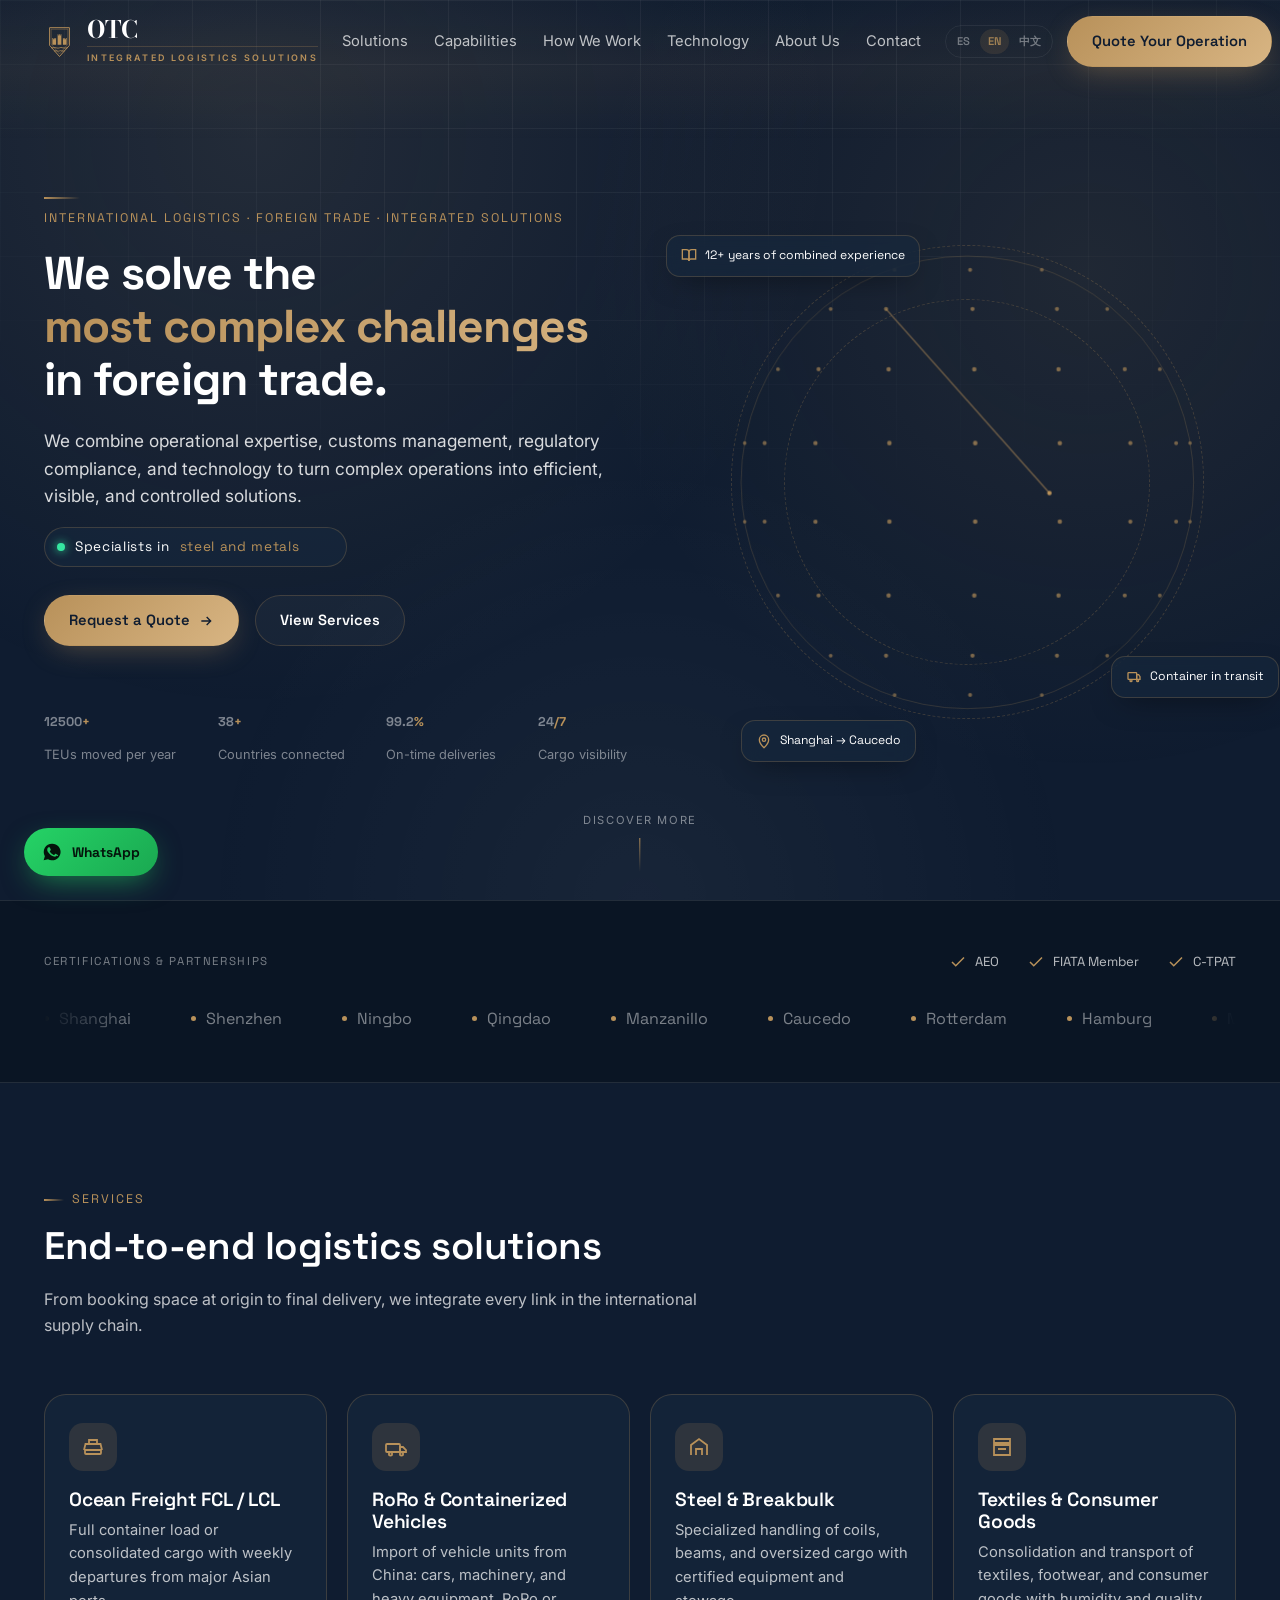
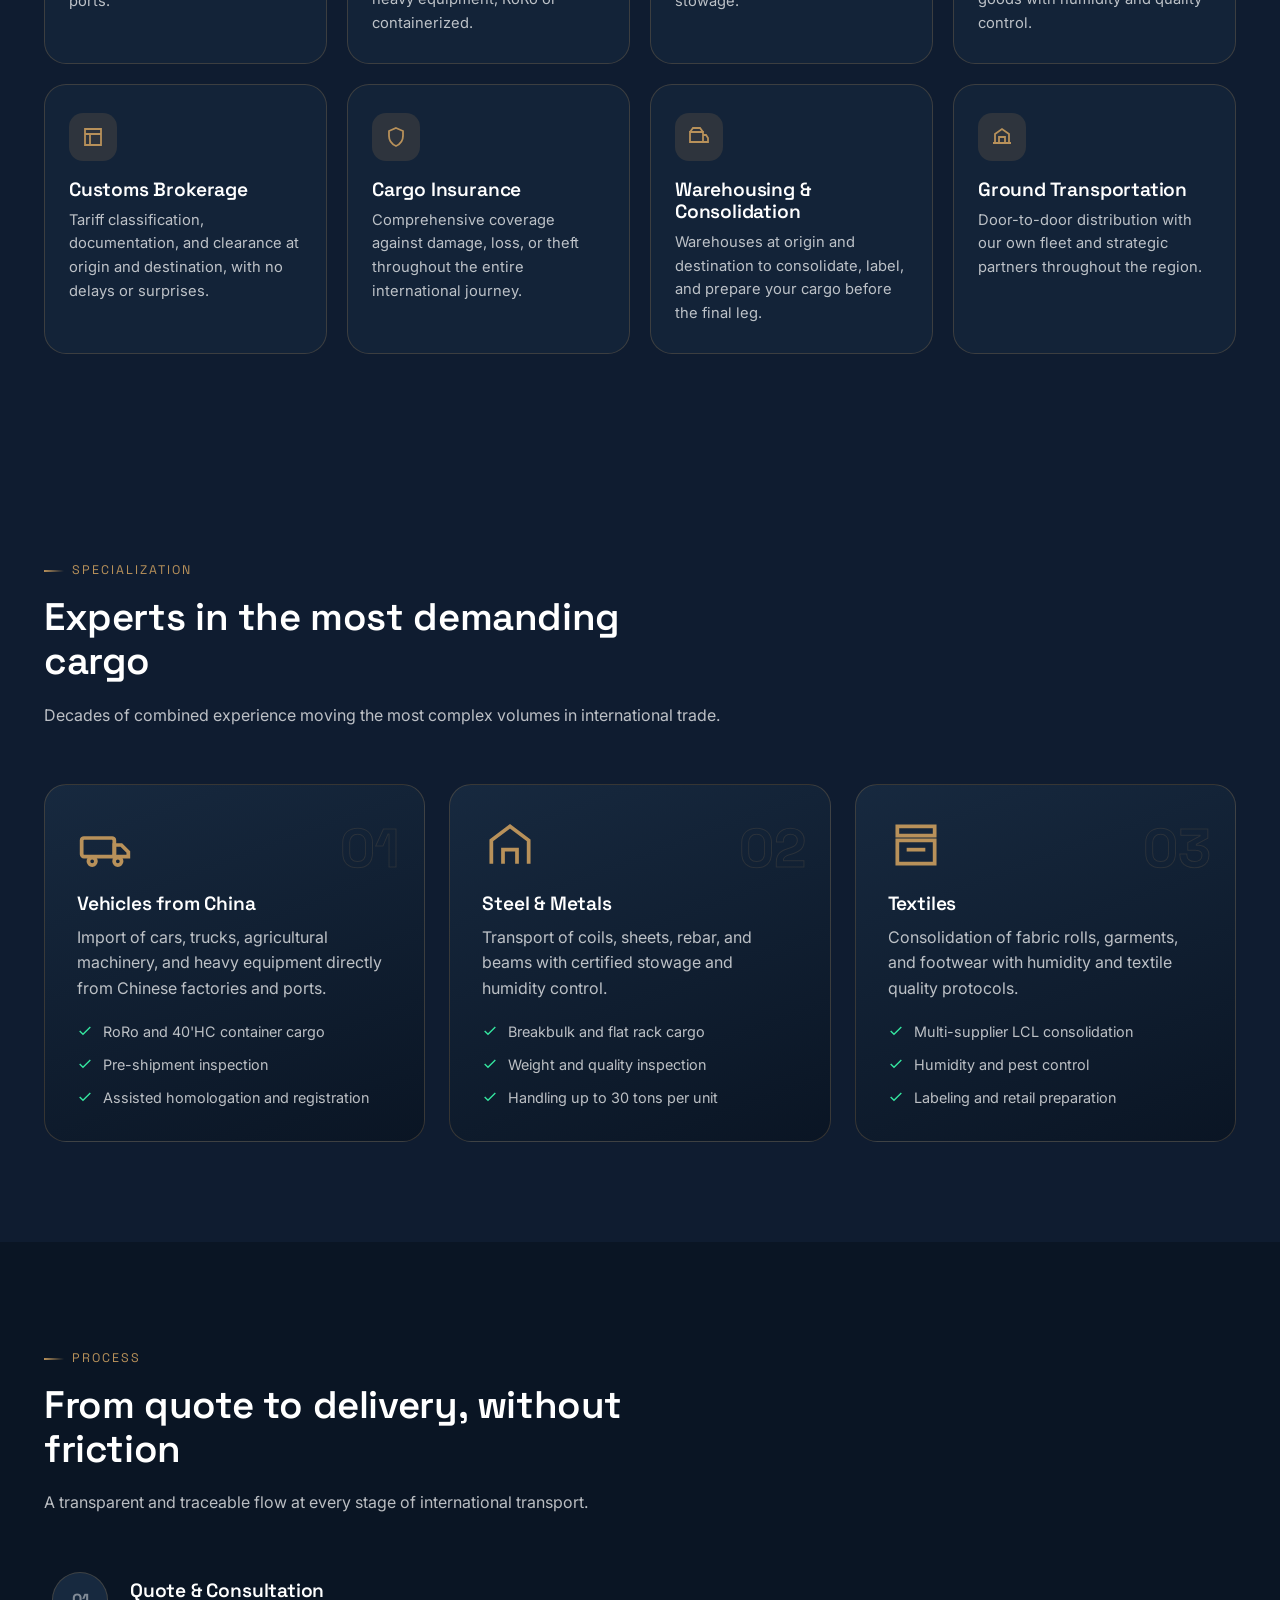
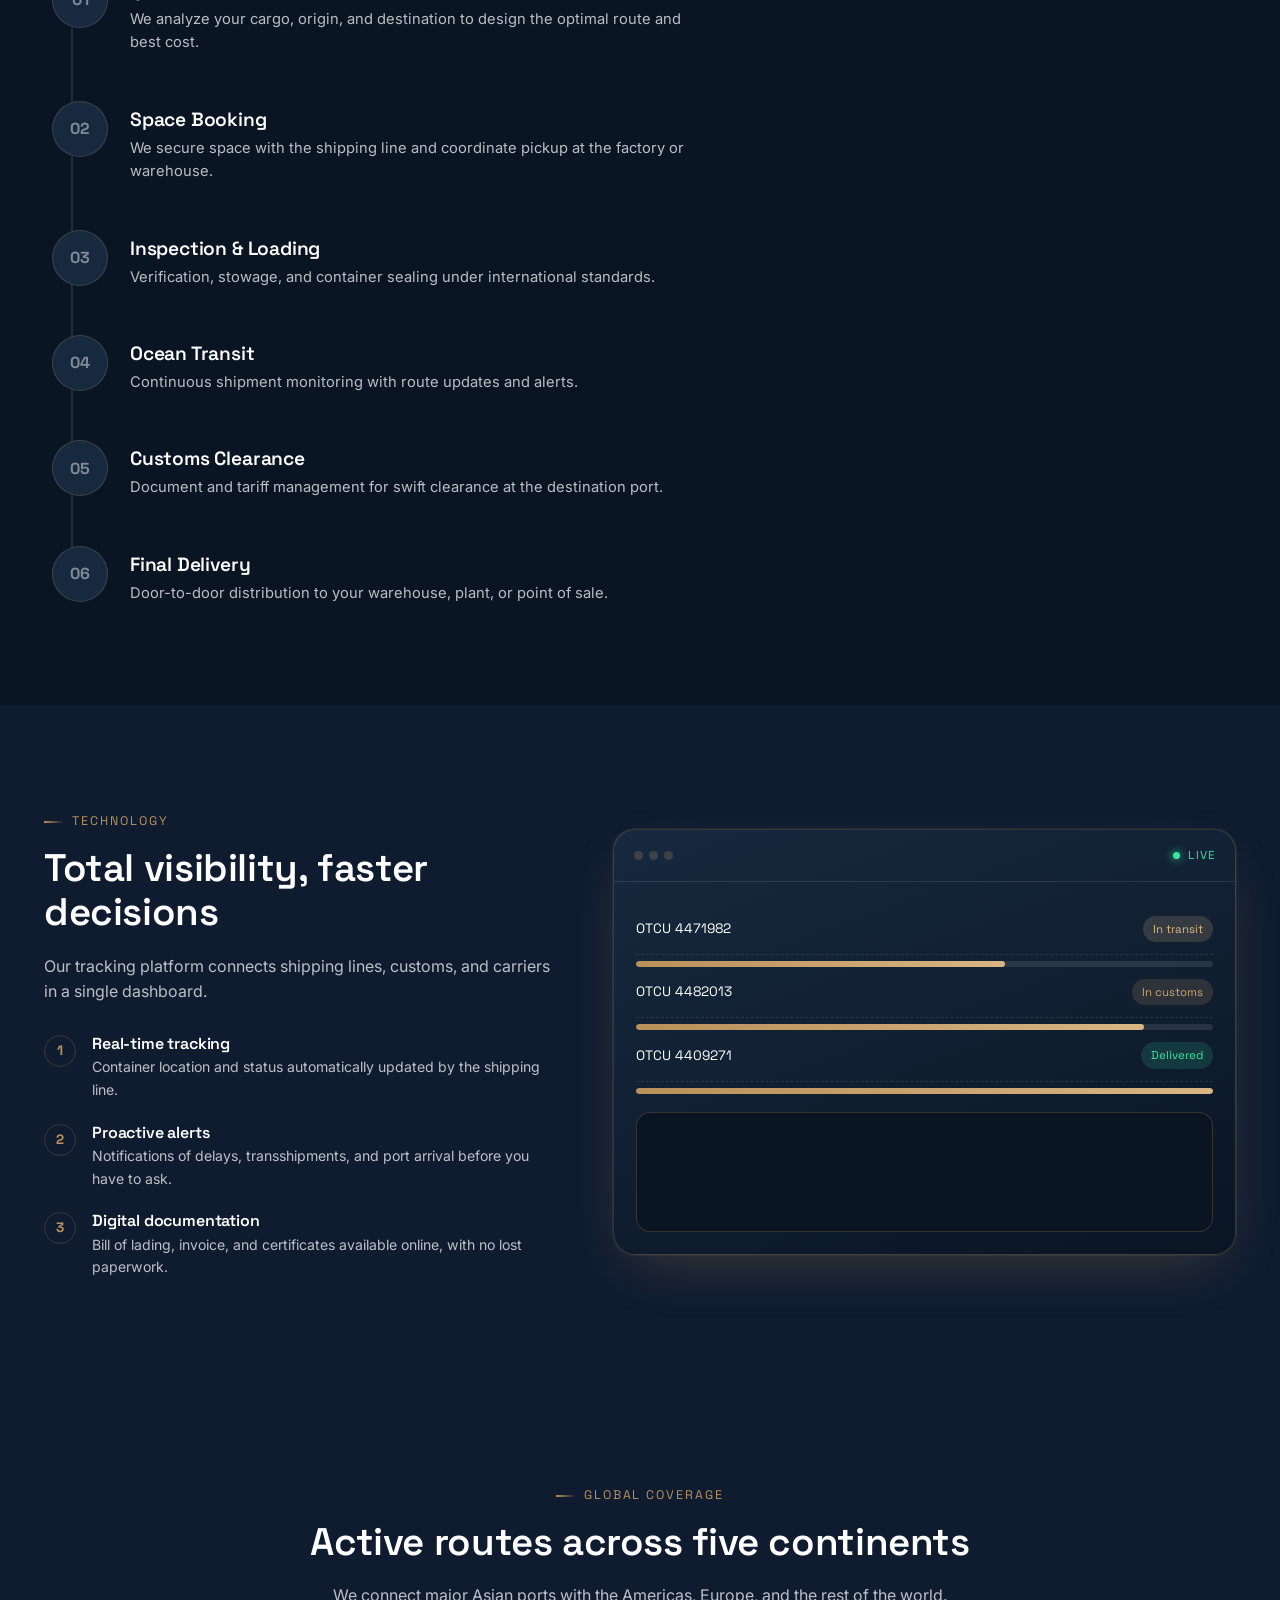
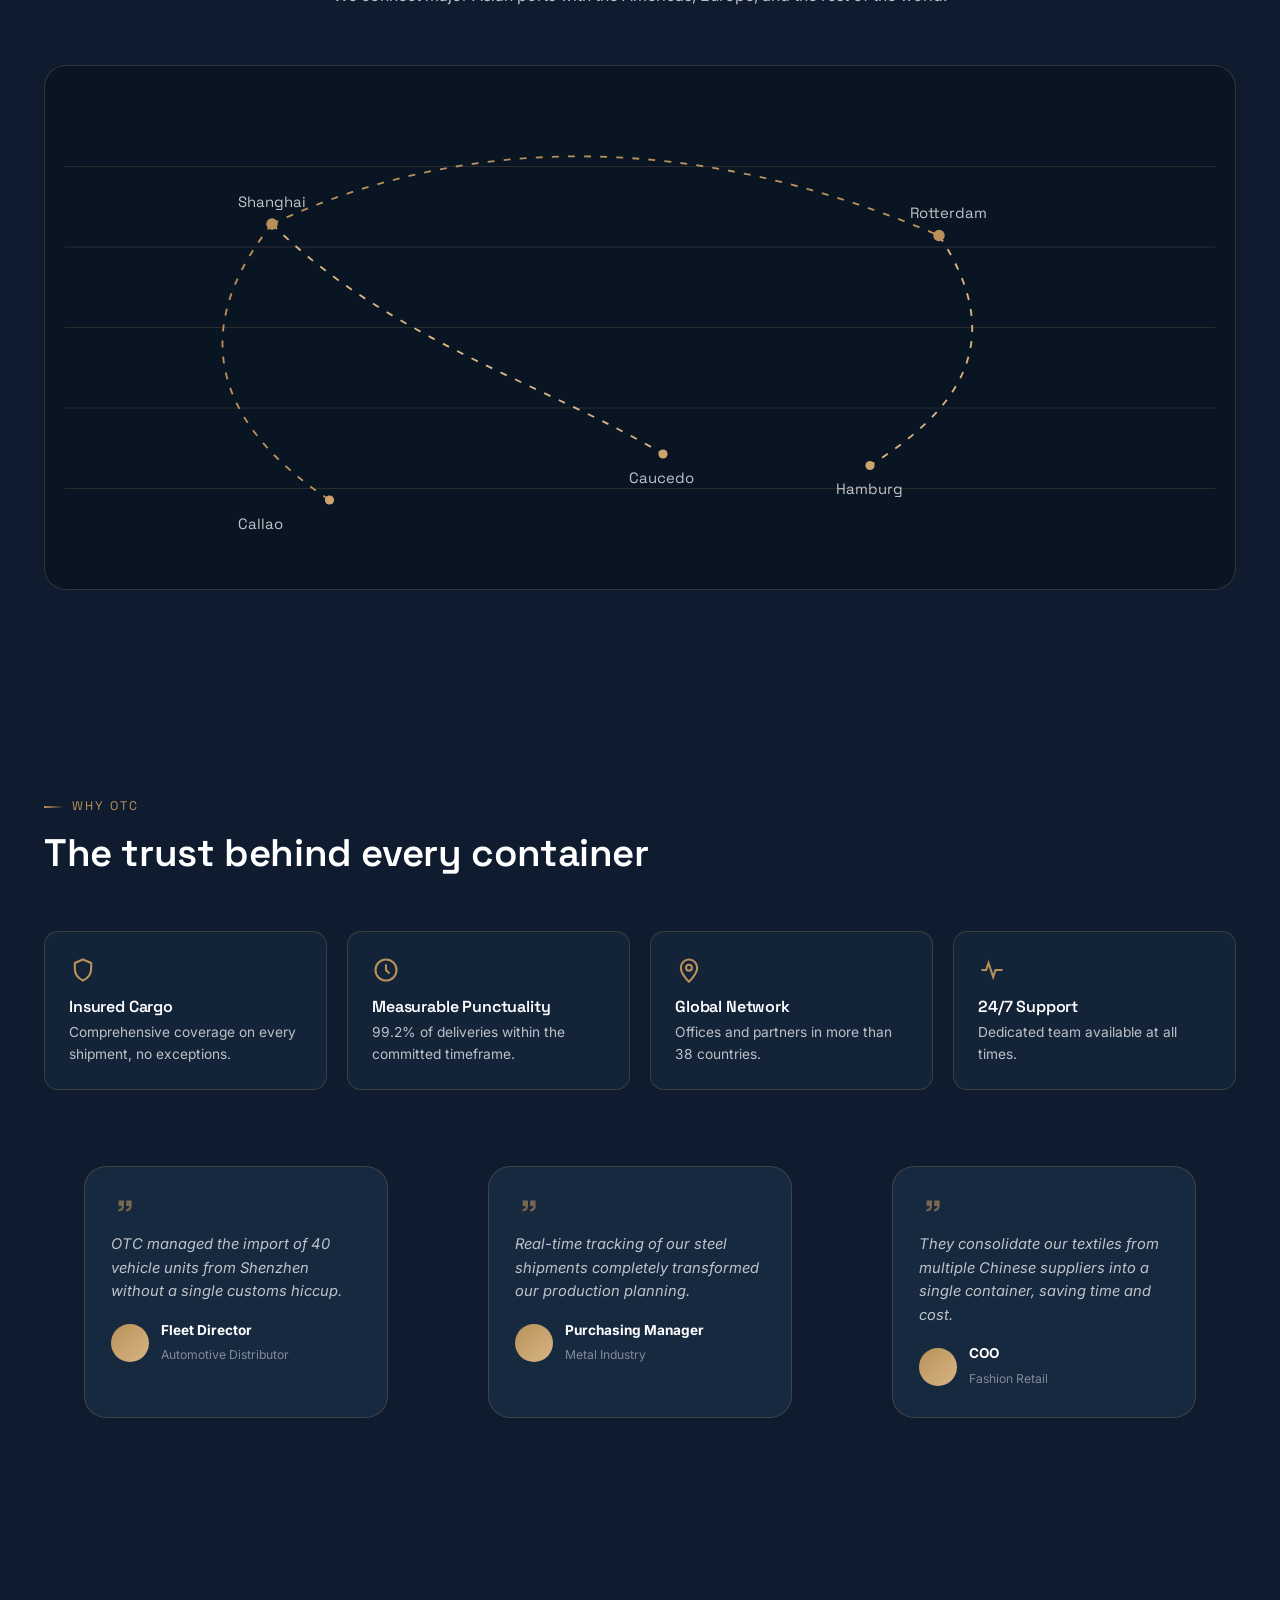
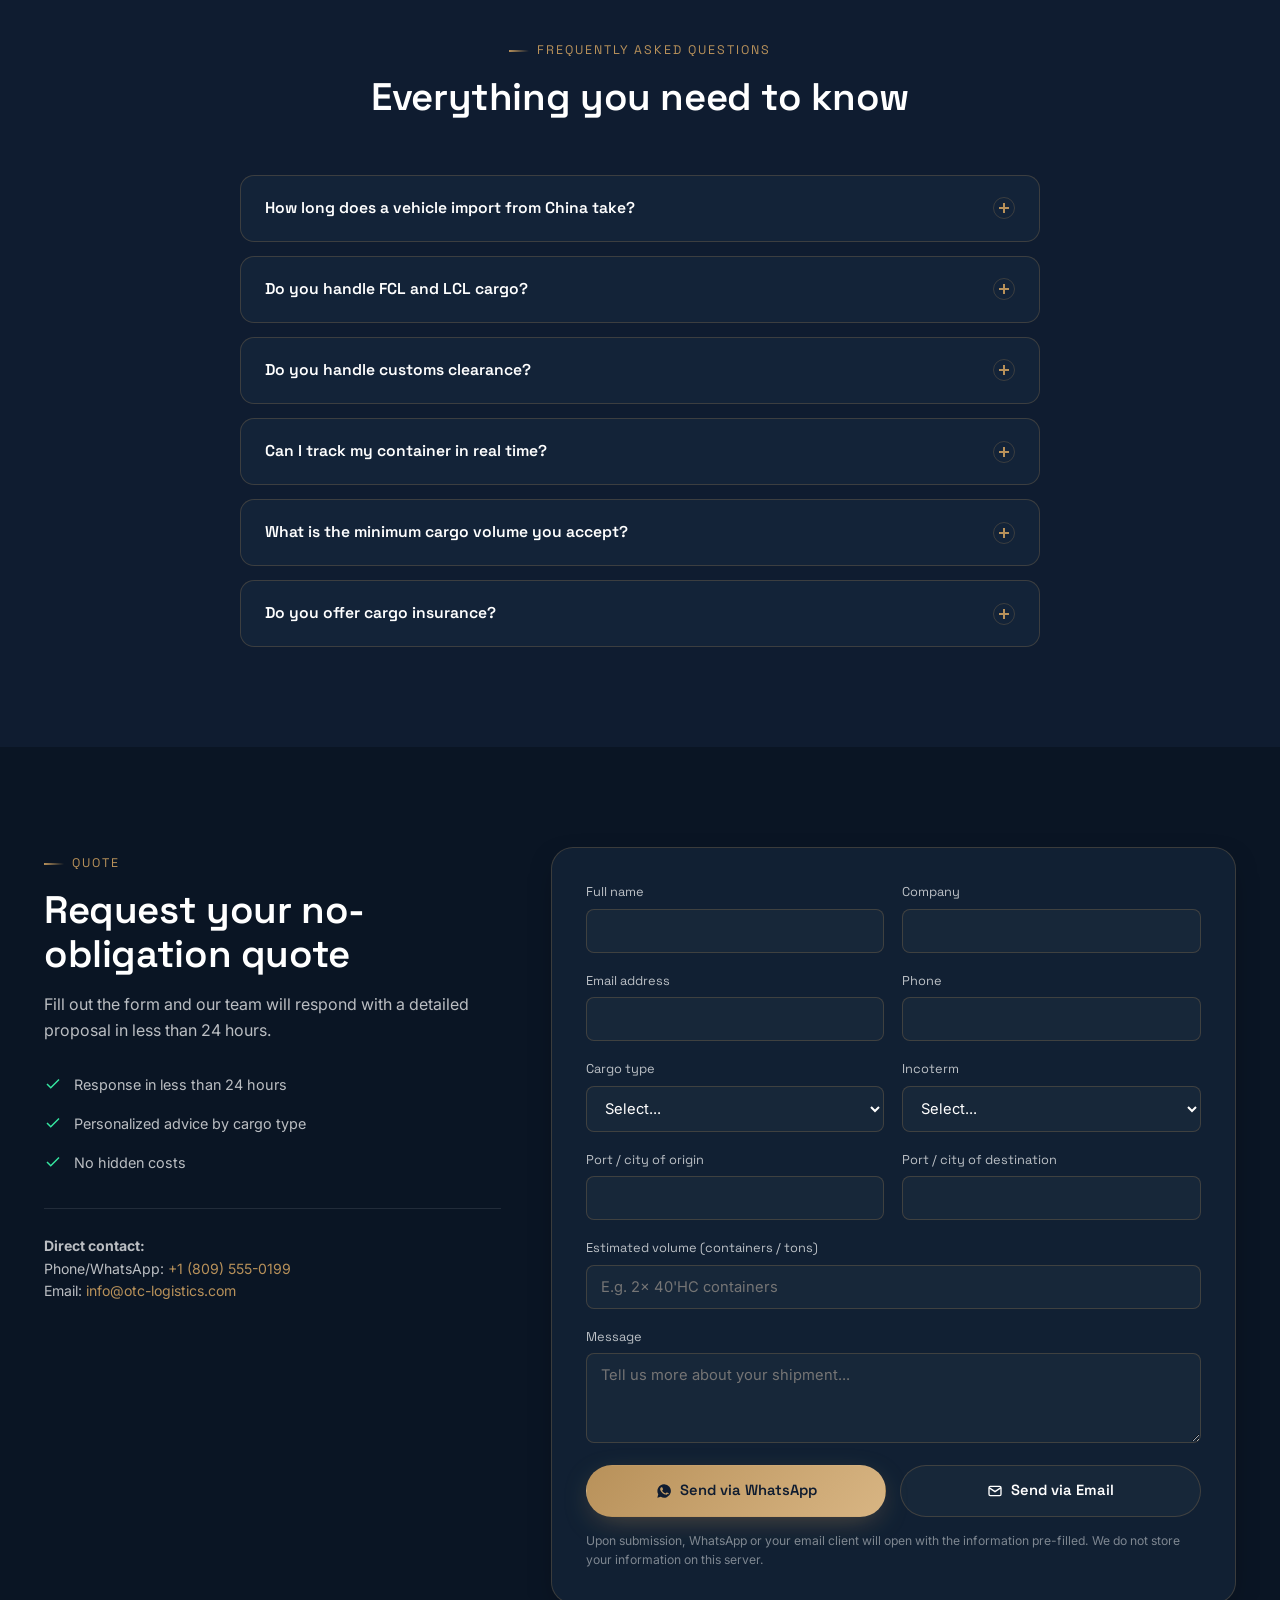
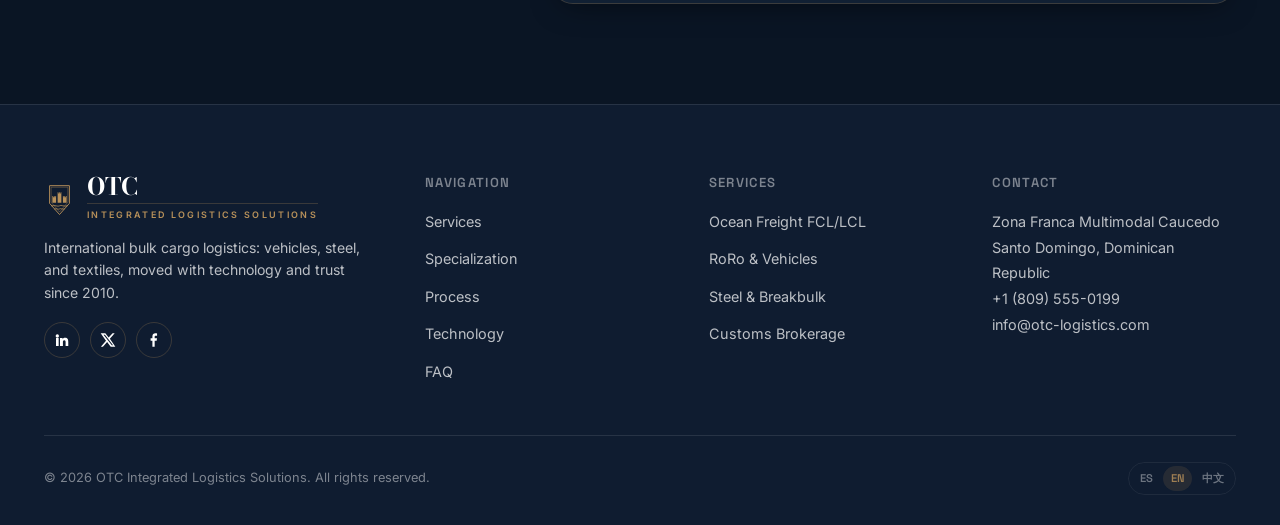
==== en/index.html @ 1a61a496 "Fix en idiomas ingles y chino" ====
<!DOCTYPE html>
<html lang="en">
<head>
<meta charset="UTF-8">
<meta name="viewport" content="width=device-width, initial-scale=1, viewport-fit=cover">
<title>OTC Integrated Logistics Solutions | Import and Export of Bulk Cargo</title>
<meta name="description" content="OTC Integrated Logistics Solutions: international ocean freight shipping of containerized bulk cargo — vehicles from China, steel, and textiles. FCL/LCL, RoRo, customs clearance, and 24/7 tracking.">
<link rel="canonical" href="https://sirpulpo.github.io/otc-demo-landingpage/en/">
<link rel="alternate" hreflang="es" href="https://sirpulpo.github.io/otc-demo-landingpage/">
<link rel="alternate" hreflang="en" href="https://sirpulpo.github.io/otc-demo-landingpage/en/">
<link rel="alternate" hreflang="zh-Hans" href="https://sirpulpo.github.io/otc-demo-landingpage/zh/">
<link rel="alternate" hreflang="x-default" href="https://sirpulpo.github.io/otc-demo-landingpage/">

<meta property="og:type" content="website">
<meta property="og:site_name" content="OTC Integrated Logistics Solutions">
<meta property="og:locale" content="en_US">
<meta property="og:locale:alternate" content="es_ES">
<meta property="og:locale:alternate" content="zh_CN">
<meta property="og:title" content="OTC Integrated Logistics Solutions | Import and Export of Bulk Cargo">
<meta property="og:description" content="International ocean freight shipping of containerized bulk cargo: vehicles from China, steel, and textiles. 24/7 visibility and end-to-end customs clearance.">
<meta property="og:url" content="https://sirpulpo.github.io/otc-demo-landingpage/en/">
<meta property="og:image" content="https://sirpulpo.github.io/otc-demo-landingpage/assets/img/logo-fondo-blanco.jpeg">
<meta property="og:image:width" content="1600">
<meta property="og:image:height" content="638">
<meta property="og:image:alt" content="OTC Integrated Logistics Solutions">
<meta name="twitter:card" content="summary_large_image">
<meta name="twitter:title" content="OTC Integrated Logistics Solutions">
<meta name="twitter:description" content="International import and export of containerized bulk cargo.">
<meta name="twitter:image" content="https://sirpulpo.github.io/otc-demo-landingpage/assets/img/logo-fondo-blanco.jpeg">

<meta name="theme-color" content="#0F1C30">
<meta name="robots" content="index, follow">
<link rel="icon" type="image/svg+xml" href="../assets/img/favicon.svg">
<link rel="apple-touch-icon" href="../assets/img/logo-fondo-azul.jpeg">
<link rel="manifest" href="../site.webmanifest">

<link rel="preconnect" href="https://fonts.googleapis.com">
<link rel="preconnect" href="https://fonts.gstatic.com" crossorigin>
<link href="https://fonts.googleapis.com/css2?family=Bodoni+Moda:wght@600;700&family=Space+Grotesk:wght@500;600;700&family=Inter:wght@400;500;600;700&display=swap" rel="stylesheet">

<link rel="stylesheet" href="../assets/css/styles.css">

<script type="application/ld+json">
{
  "@context": "https://schema.org",
  "@type": "Organization",
  "name": "OTC Integrated Logistics Solutions",
  "url": "https://sirpulpo.github.io/otc-demo-landingpage/",
  "logo": "https://sirpulpo.github.io/otc-demo-landingpage/assets/img/logo-fondo-blanco.jpeg",
  "description": "International logistics company specializing in the import and export of containerized bulk cargo: vehicles, steel, and textiles.",
  "sameAs": [
    "https://www.linkedin.com/company/otc-international-logistics",
    "https://twitter.com/otclogistics",
    "https://www.facebook.com/otclogistics"
  ],
  "contactPoint": [{
    "@type": "ContactPoint",
    "telephone": "+1-809-555-0199",
    "contactType": "customer service",
    "email": "info@otc-logistics.com",
    "areaServed": "Worldwide",
    "availableLanguage": ["es","en","zh"]
  }],
  "address": {
    "@type": "PostalAddress",
    "streetAddress": "Zona Franca Multimodal Caucedo, Km 24",
    "addressLocality": "Santo Domingo",
    "addressCountry": "DO"
  }
}
</script>
<script type="application/ld+json">
{
  "@context": "https://schema.org",
  "@type": "WebSite",
  "name": "OTC Integrated Logistics Solutions",
  "url": "https://sirpulpo.github.io/otc-demo-landingpage/",
  "inLanguage": ["es","en","zh-Hans"]
}
</script>
<script type="application/ld+json">
{
  "@context": "https://schema.org",
  "@type": "Service",
  "serviceType": "International ocean freight logistics",
  "provider": { "@type": "Organization", "name": "OTC Integrated Logistics Solutions" },
  "areaServed": "Worldwide",
  "hasOfferCatalog": {
    "@type": "OfferCatalog",
    "name": "Logistics services",
    "itemListElement": [
      {"@type":"Offer","itemOffered":{"@type":"Service","name":"FCL/LCL ocean freight"}},
      {"@type":"Offer","itemOffered":{"@type":"Service","name":"RoRo and containerized vehicle imports from China"}},
      {"@type":"Offer","itemOffered":{"@type":"Service","name":"Steel and breakbulk cargo transport"}},
      {"@type":"Offer","itemOffered":{"@type":"Service","name":"Textile imports"}},
      {"@type":"Offer","itemOffered":{"@type":"Service","name":"Customs brokerage"}},
      {"@type":"Offer","itemOffered":{"@type":"Service","name":"International cargo insurance"}}
    ]
  }
}
</script>
<script type="application/ld+json">
{
  "@context": "https://schema.org",
  "@type": "FAQPage",
  "mainEntity": [
    {"@type":"Question","name":"How long does a vehicle import from China take?","acceptedAnswer":{"@type":"Answer","text":"Standard ocean transit from Chinese ports such as Shanghai or Shenzhen takes between 28 and 45 days, depending on the destination port and the route booked."}},
    {"@type":"Question","name":"Do you handle FCL and LCL cargo?","acceptedAnswer":{"@type":"Answer","text":"Yes, we offer full container load (FCL) for large volumes and consolidated cargo (LCL) for partial loads, with our own consolidation at origin."}},
    {"@type":"Question","name":"Do you handle customs clearance?","acceptedAnswer":{"@type":"Answer","text":"Yes, we provide full customs brokerage at origin and destination, including tariff classification and document management."}},
    {"@type":"Question","name":"Can I track my container in real time?","acceptedAnswer":{"@type":"Answer","text":"Yes, our 24/7 visibility platform lets you monitor shipment status from booking through final delivery."}}
  ]
}
</script>
</head>
<body>
<a class="skip-link" href="#main">Skip to content</a>
<div class="bg-grid" aria-hidden="true"></div>
<div class="bg-scanline" aria-hidden="true"></div>
<div class="bg-noise" aria-hidden="true"></div>

<header class="site-header" data-site-header>
  <div class="container">
    <a href="#top" class="brand" aria-label="OTC Integrated Logistics Solutions — home">
      <svg viewBox="0 0 100 116" aria-hidden="true"><path d="M18,15 L82,15 L82,72 L50,108 L18,72 Z" fill="none" stroke="#B8915A" stroke-width="3" stroke-linejoin="round"/><path d="M23,20 L77,20 L77,68 L50,100 L23,68 Z" fill="none" stroke="#B8915A" stroke-width="1.2" stroke-linejoin="round"/><path d="M27,70 L27,48 L29.4,48 L29.4,52 L31.8,52 L31.8,48 L34.2,48 L34.2,52 L36.6,52 L36.6,48 L39,48 L39,70 Z" fill="#B8915A"/><path d="M44,70 L44,36 L46.4,36 L46.4,40 L48.8,40 L48.8,36 L51.2,36 L51.2,40 L53.6,40 L53.6,36 L56,36 L56,70 Z" fill="#B8915A"/><path d="M61,70 L61,48 L63.4,48 L63.4,52 L65.8,52 L65.8,48 L68.2,48 L68.2,52 L70.6,52 L70.6,48 L73,48 L73,70 Z" fill="#B8915A"/><path d="M25,80 C35,76 45,84 50,80 C55,76 65,84 75,80" fill="none" stroke="#B8915A" stroke-width="2.5" stroke-linecap="round"/><path d="M34,90 C40,87 46,93 50,90 C54,87 60,93 66,90" fill="none" stroke="#B8915A" stroke-width="2.5" stroke-linecap="round"/></svg>
      <span>
        <span class="brand-name">OTC</span>
        <span class="brand-tag">Integrated Logistics Solutions</span>
      </span>
    </a>

    <nav class="nav-primary" data-nav-primary aria-label="Main navigation">
      <a href="#servicios">Solutions</a>
      <a href="#especializacion">Capabilities</a>
      <a href="#proceso">How We Work</a>
      <a href="#tecnologia">Technology</a>
      <a href="#nosotros">About Us</a>
      <a href="#contacto">Contact</a>
    </nav>

    <div class="header-actions">
      <div class="lang-switch" aria-label="Language selector">
        <a href="../">ES</a>
        <a href="./" aria-current="true">EN</a>
        <a href="../zh/">中文</a>
      </div>
      <a href="#cotizar" class="btn btn-primary">Quote Your Operation</a>
      <button class="nav-toggle" data-nav-toggle aria-label="Open menu" aria-expanded="false" aria-controls="nav-primary">
        <span></span>
      </button>
    </div>
  </div>
</header>

<main id="main">

  <!-- HERO -->
  <section class="hero" id="top">
    <div class="container hero-grid">
      <div class="hero-copy">
        <span class="eyebrow">International logistics · Foreign trade · Integrated solutions</span>
        <h1>We solve the<br> <span class="accent">most complex challenges</span><br> in foreign trade.</h1>
        <p class="hero-lede">We combine operational expertise, customs management, regulatory compliance, and technology to turn complex operations into efficient, visible, and controlled solutions.</p>

        <div class="hero-rotator">
          <span class="dot" aria-hidden="true"></span>
          Specialists in <span data-rotator data-words='["vehicles from China","steel and metals","textiles and supplies","breakbulk cargo"]'>vehicles from China</span>
        </div>

        <div class="hero-cta">
          <a href="#cotizar" class="btn btn-primary">
            Request a Quote
            <svg viewBox="0 0 24 24" fill="none" stroke="currentColor" stroke-width="2"><path d="M5 12h14M13 6l6 6-6 6"/></svg>
          </a>
          <a href="#servicios" class="btn btn-ghost">View Services</a>
        </div>

        <div class="hero-kpis">
          <div class="kpi"><b><span data-counter="12500">0</span><span class="suffix">+</span></b><span>TEUs moved per year</span></div>
          <div class="kpi"><b><span data-counter="38">0</span><span class="suffix">+</span></b><span>Countries connected</span></div>
          <div class="kpi"><b><span data-counter="99.2">0</span><span class="suffix">%</span></b><span>On-time deliveries</span></div>
          <div class="kpi"><b><span data-counter="24">0</span><span class="suffix">/7</span></b><span>Cargo visibility</span></div>
        </div>
      </div>

      <div class="hero-visual" aria-hidden="true">
        <canvas data-globe></canvas>
        <div class="ring"></div>
        <div class="ring r2"></div>
        <div class="badge b1"><svg viewBox="0 0 24 24" fill="none" stroke="currentColor" stroke-width="2"><path d="M2 4h6a4 4 0 014 4v13a3 3 0 00-3-3H2z"/><path d="M22 4h-6a4 4 0 00-4 4v13a3 3 0 013-3h7z"/></svg> 12+ years of combined experience</div>
        <div class="badge b2"><svg viewBox="0 0 24 24" fill="none" stroke="currentColor" stroke-width="2"><rect x="3" y="7" width="13" height="10" rx="1"/><path d="M16 10h3l2 3v4h-5z"/><circle cx="7.5" cy="19" r="1.5"/><circle cx="17.5" cy="19" r="1.5"/></svg> Container in transit</div>
        <div class="badge b3"><svg viewBox="0 0 24 24" fill="none" stroke="currentColor" stroke-width="2"><path d="M12 22s7-6.5 7-12a7 7 0 10-14 0c0 5.5 7 12 7 12z"/><circle cx="12" cy="10" r="2.5"/></svg> Shanghai → Caucedo</div>
      </div>
    </div>

    <div class="scroll-cue" aria-hidden="true"><span>Discover more</span><span class="line"></span></div>
  </section>

  <!-- TRUST BAR -->
  <section class="trust-bar" aria-label="Certifications and port coverage">
    <div class="container">
      <div class="trust-row">
        <span class="trust-label">Certifications &amp; partnerships</span>
        <ul class="cert-list">
          <li><svg viewBox="0 0 24 24" fill="none" stroke="currentColor" stroke-width="2"><path d="M20 6L9 17l-5-5"/></svg> AEO</li>
          <li><svg viewBox="0 0 24 24" fill="none" stroke="currentColor" stroke-width="2"><path d="M20 6L9 17l-5-5"/></svg> FIATA Member</li>
          <li><svg viewBox="0 0 24 24" fill="none" stroke="currentColor" stroke-width="2"><path d="M20 6L9 17l-5-5"/></svg> C-TPAT</li>
        </ul>
      </div>
      <div class="marquee" aria-label="Ports of operation">
        <div class="marquee-track">
          <span>Shanghai</span><span>Shenzhen</span><span>Ningbo</span><span>Qingdao</span><span>Manzanillo</span><span>Caucedo</span><span>Rotterdam</span><span>Hamburg</span><span>Miami</span><span>Callao</span>
          <span>Shanghai</span><span>Shenzhen</span><span>Ningbo</span><span>Qingdao</span><span>Manzanillo</span><span>Caucedo</span><span>Rotterdam</span><span>Hamburg</span><span>Miami</span><span>Callao</span>
        </div>
      </div>
    </div>
  </section>

  <!-- SERVICIOS -->
  <section id="servicios">
    <div class="container">
      <div class="section-head reveal">
        <span class="eyebrow">Services</span>
        <h2>End-to-end logistics solutions</h2>
        <p>From booking space at origin to final delivery, we integrate every link in the international supply chain.</p>
      </div>

      <div class="services-grid">
        <article class="card reveal">
          <div class="spot" aria-hidden="true"></div>
          <div class="card-icon"><svg viewBox="0 0 24 24" fill="none" stroke="currentColor" stroke-width="1.8"><path d="M3 15l1.5-6h15L21 15"/><path d="M4 15h16v3a1 1 0 01-1 1H5a1 1 0 01-1-1z"/><path d="M8 9V5h8v4"/></svg></div>
          <h3>Ocean Freight FCL / LCL</h3>
          <p>Full container load or consolidated cargo with weekly departures from major Asian ports.</p>
        </article>
        <article class="card reveal">
          <div class="spot" aria-hidden="true"></div>
          <div class="card-icon"><svg viewBox="0 0 24 24" fill="none" stroke="currentColor" stroke-width="1.8"><rect x="2" y="9" width="14" height="8" rx="1"/><path d="M16 12h3l3 3v2h-6z"/><circle cx="6.5" cy="19" r="1.6"/><circle cx="17.5" cy="19" r="1.6"/></svg></div>
          <h3>RoRo &amp; Containerized Vehicles</h3>
          <p>Import of vehicle units from China: cars, machinery, and heavy equipment, RoRo or containerized.</p>
        </article>
        <article class="card reveal">
          <div class="spot" aria-hidden="true"></div>
          <div class="card-icon"><svg viewBox="0 0 24 24" fill="none" stroke="currentColor" stroke-width="1.8"><path d="M4 20V10l8-6 8 6v10"/><path d="M9 20v-6h6v6"/></svg></div>
          <h3>Steel &amp; Breakbulk</h3>
          <p>Specialized handling of coils, beams, and oversized cargo with certified equipment and stowage.</p>
        </article>
        <article class="card reveal">
          <div class="spot" aria-hidden="true"></div>
          <div class="card-icon"><svg viewBox="0 0 24 24" fill="none" stroke="currentColor" stroke-width="1.8"><path d="M4 4h16v4H4zM4 10h16v10H4z"/><path d="M8 14h8"/></svg></div>
          <h3>Textiles &amp; Consumer Goods</h3>
          <p>Consolidation and transport of textiles, footwear, and consumer goods with humidity and quality control.</p>
        </article>
        <article class="card reveal">
          <div class="spot" aria-hidden="true"></div>
          <div class="card-icon"><svg viewBox="0 0 24 24" fill="none" stroke="currentColor" stroke-width="1.8"><path d="M4 4h16v16H4z"/><path d="M4 9h16M9 9v11"/></svg></div>
          <h3>Customs Brokerage</h3>
          <p>Tariff classification, documentation, and clearance at origin and destination, with no delays or surprises.</p>
        </article>
        <article class="card reveal">
          <div class="spot" aria-hidden="true"></div>
          <div class="card-icon"><svg viewBox="0 0 24 24" fill="none" stroke="currentColor" stroke-width="1.8"><path d="M12 3l7 3v5c0 5-3.4 8.4-7 10-3.6-1.6-7-5-7-10V6z"/></svg></div>
          <h3>Cargo Insurance</h3>
          <p>Comprehensive coverage against damage, loss, or theft throughout the entire international journey.</p>
        </article>
        <article class="card reveal">
          <div class="spot" aria-hidden="true"></div>
          <div class="card-icon"><svg viewBox="0 0 24 24" fill="none" stroke="currentColor" stroke-width="1.8"><path d="M3 7h13v10H3zM16 10h3l2 3v4h-5z"/><path d="M3 7l3-4h7l3 4"/></svg></div>
          <h3>Warehousing &amp; Consolidation</h3>
          <p>Warehouses at origin and destination to consolidate, label, and prepare your cargo before the final leg.</p>
        </article>
        <article class="card reveal">
          <div class="spot" aria-hidden="true"></div>
          <div class="card-icon"><svg viewBox="0 0 24 24" fill="none" stroke="currentColor" stroke-width="1.8"><path d="M5 18V9l7-5 7 5v9"/><path d="M9 18v-6h6v6"/><path d="M3 18h18"/></svg></div>
          <h3>Ground Transportation</h3>
          <p>Door-to-door distribution with our own fleet and strategic partners throughout the region.</p>
        </article>
      </div>
    </div>
  </section>

  <!-- ESPECIALIZACIÓN -->
  <section id="especializacion" class="specialization">
    <div class="container">
      <div class="section-head reveal">
        <span class="eyebrow">Specialization</span>
        <h2>Experts in the most demanding cargo</h2>
        <p>Decades of combined experience moving the most complex volumes in international trade.</p>
      </div>

      <div class="spec-grid">
        <article class="spec-card reveal">
          <span class="spec-num" aria-hidden="true">01</span>
          <svg class="spec-icon" viewBox="0 0 24 24" fill="none" stroke="currentColor" stroke-width="1.6"><rect x="2" y="9" width="14" height="8" rx="1"/><path d="M16 12h3l3 3v2h-6z"/><circle cx="6.5" cy="19" r="1.6"/><circle cx="17.5" cy="19" r="1.6"/></svg>
          <h3>Vehicles from China</h3>
          <p>Import of cars, trucks, agricultural machinery, and heavy equipment directly from Chinese factories and ports.</p>
          <ul>
            <li><svg viewBox="0 0 24 24" fill="none" stroke="currentColor" stroke-width="2"><path d="M20 6L9 17l-5-5"/></svg> RoRo and 40'HC container cargo</li>
            <li><svg viewBox="0 0 24 24" fill="none" stroke="currentColor" stroke-width="2"><path d="M20 6L9 17l-5-5"/></svg> Pre-shipment inspection</li>
            <li><svg viewBox="0 0 24 24" fill="none" stroke="currentColor" stroke-width="2"><path d="M20 6L9 17l-5-5"/></svg> Assisted homologation and registration</li>
          </ul>
        </article>
        <article class="spec-card reveal">
          <span class="spec-num" aria-hidden="true">02</span>
          <svg class="spec-icon" viewBox="0 0 24 24" fill="none" stroke="currentColor" stroke-width="1.6"><path d="M4 20V10l8-6 8 6v10"/><path d="M9 20v-6h6v6"/></svg>
          <h3>Steel &amp; Metals</h3>
          <p>Transport of coils, sheets, rebar, and beams with certified stowage and humidity control.</p>
          <ul>
            <li><svg viewBox="0 0 24 24" fill="none" stroke="currentColor" stroke-width="2"><path d="M20 6L9 17l-5-5"/></svg> Breakbulk and flat rack cargo</li>
            <li><svg viewBox="0 0 24 24" fill="none" stroke="currentColor" stroke-width="2"><path d="M20 6L9 17l-5-5"/></svg> Weight and quality inspection</li>
            <li><svg viewBox="0 0 24 24" fill="none" stroke="currentColor" stroke-width="2"><path d="M20 6L9 17l-5-5"/></svg> Handling up to 30 tons per unit</li>
          </ul>
        </article>
        <article class="spec-card reveal">
          <span class="spec-num" aria-hidden="true">03</span>
          <svg class="spec-icon" viewBox="0 0 24 24" fill="none" stroke="currentColor" stroke-width="1.6"><path d="M4 4h16v4H4zM4 10h16v10H4z"/><path d="M8 14h8"/></svg>
          <h3>Textiles</h3>
          <p>Consolidation of fabric rolls, garments, and footwear with humidity and textile quality protocols.</p>
          <ul>
            <li><svg viewBox="0 0 24 24" fill="none" stroke="currentColor" stroke-width="2"><path d="M20 6L9 17l-5-5"/></svg> Multi-supplier LCL consolidation</li>
            <li><svg viewBox="0 0 24 24" fill="none" stroke="currentColor" stroke-width="2"><path d="M20 6L9 17l-5-5"/></svg> Humidity and pest control</li>
            <li><svg viewBox="0 0 24 24" fill="none" stroke="currentColor" stroke-width="2"><path d="M20 6L9 17l-5-5"/></svg> Labeling and retail preparation</li>
          </ul>
        </article>
      </div>
    </div>
  </section>

  <!-- PROCESO -->
  <section id="proceso" class="process">
    <div class="container">
      <div class="section-head reveal">
        <span class="eyebrow">Process</span>
        <h2>From quote to delivery, without friction</h2>
        <p>A transparent and traceable flow at every stage of international transport.</p>
      </div>

      <div class="timeline" data-timeline-track>
        <div class="timeline-track"><div class="timeline-progress" data-timeline-progress></div></div>

        <div class="timeline-item"><div class="timeline-dot">01</div><div class="timeline-body"><h3>Quote &amp; Consultation</h3><p>We analyze your cargo, origin, and destination to design the optimal route and best cost.</p></div></div>
        <div class="timeline-item"><div class="timeline-dot">02</div><div class="timeline-body"><h3>Space Booking</h3><p>We secure space with the shipping line and coordinate pickup at the factory or warehouse.</p></div></div>
        <div class="timeline-item"><div class="timeline-dot">03</div><div class="timeline-body"><h3>Inspection &amp; Loading</h3><p>Verification, stowage, and container sealing under international standards.</p></div></div>
        <div class="timeline-item"><div class="timeline-dot">04</div><div class="timeline-body"><h3>Ocean Transit</h3><p>Continuous shipment monitoring with route updates and alerts.</p></div></div>
        <div class="timeline-item"><div class="timeline-dot">05</div><div class="timeline-body"><h3>Customs Clearance</h3><p>Document and tariff management for swift clearance at the destination port.</p></div></div>
        <div class="timeline-item"><div class="timeline-dot">06</div><div class="timeline-body"><h3>Final Delivery</h3><p>Door-to-door distribution to your warehouse, plant, or point of sale.</p></div></div>
      </div>
    </div>
  </section>

  <!-- TECNOLOGÍA -->
  <section id="tecnologia" class="tech-section">
    <div class="container tech-grid">
      <div class="reveal">
        <span class="eyebrow">Technology</span>
        <h2>Total visibility, faster decisions</h2>
        <p>Our tracking platform connects shipping lines, customs, and carriers in a single dashboard.</p>
        <ul class="tech-list">
          <li><span class="num">1</span><div><h4>Real-time tracking</h4><p>Container location and status automatically updated by the shipping line.</p></div></li>
          <li><span class="num">2</span><div><h4>Proactive alerts</h4><p>Notifications of delays, transshipments, and port arrival before you have to ask.</p></div></li>
          <li><span class="num">3</span><div><h4>Digital documentation</h4><p>Bill of lading, invoice, and certificates available online, with no lost paperwork.</p></div></li>
        </ul>
      </div>

      <div class="dashboard reveal" aria-hidden="true">
        <div class="dashboard-head">
          <div class="dots"><span></span><span></span><span></span></div>
          <span class="live"><span class="dot"></span> Live</span>
        </div>
        <div class="dashboard-body">
          <div class="dash-row"><span class="id">OTCU 4471982</span><span class="stat transit">In transit</span></div>
          <div class="dash-bar"><i style="width:64%"></i></div>
          <div class="dash-row"><span class="id">OTCU 4482013</span><span class="stat customs">In customs</span></div>
          <div class="dash-bar"><i style="width:88%"></i></div>
          <div class="dash-row"><span class="id">OTCU 4409271</span><span class="stat delivered">Delivered</span></div>
          <div class="dash-bar"><i style="width:100%"></i></div>
          <div class="dash-map"></div>
        </div>
      </div>
    </div>
  </section>

  <!-- RUTAS -->
  <section id="rutas">
    <div class="container">
      <div class="section-head center reveal" style="margin-left:auto;margin-right:auto;">
        <span class="eyebrow">Global coverage</span>
        <h2>Active routes across five continents</h2>
        <p>We connect major Asian ports with the Americas, Europe, and the rest of the world.</p>
      </div>
      <div class="routes-visual reveal">
        <svg viewBox="0 0 1000 420" role="img" aria-label="Map of global shipping routes">
          <g opacity="0.18" stroke="#B8915A" stroke-width="1">
            <path d="M0 70H1000M0 140H1000M0 210H1000M0 280H1000M0 350H1000"/>
          </g>
          <path class="route-path" d="M180 120 C 350 40, 550 40, 760 130" fill="none" stroke="#B8915A" stroke-width="1.6"/>
          <path class="route-path" d="M180 120 C 280 220, 420 260, 520 320" fill="none" stroke="#D8B583" stroke-width="1.6"/>
          <path class="route-path" d="M180 120 C 100 220, 140 300, 230 360" fill="none" stroke="#B8915A" stroke-width="1.6"/>
          <path class="route-path" d="M760 130 C 820 220, 780 280, 700 330" fill="none" stroke="#D8B583" stroke-width="1.6"/>
          <circle class="route-dot" cx="180" cy="120" r="5" fill="#B8915A"/>
          <circle class="route-dot" cx="760" cy="130" r="5" fill="#B8915A"/>
          <circle class="route-dot" cx="520" cy="320" r="4" fill="#CDA36C"/>
          <circle class="route-dot" cx="230" cy="360" r="4" fill="#CDA36C"/>
          <circle class="route-dot" cx="700" cy="330" r="4" fill="#CDA36C"/>
          <text x="150" y="105" fill="#FFFFFF" fill-opacity="0.75" font-size="13" font-family="Space Grotesk">Shanghai</text>
          <text x="735" y="115" fill="#FFFFFF" fill-opacity="0.75" font-size="13" font-family="Space Grotesk">Rotterdam</text>
          <text x="490" y="345" fill="#FFFFFF" fill-opacity="0.75" font-size="13" font-family="Space Grotesk">Caucedo</text>
          <text x="150" y="385" fill="#FFFFFF" fill-opacity="0.75" font-size="13" font-family="Space Grotesk">Callao</text>
          <text x="670" y="355" fill="#FFFFFF" fill-opacity="0.75" font-size="13" font-family="Space Grotesk">Hamburg</text>
        </svg>
      </div>
    </div>
  </section>

  <!-- NOSOTROS -->
  <section id="nosotros">
    <div class="container">
      <div class="section-head reveal">
        <span class="eyebrow">Why OTC</span>
        <h2>The trust behind every container</h2>
      </div>

      <div class="why-grid">
        <div class="why-item reveal"><svg viewBox="0 0 24 24" fill="none" stroke="currentColor" stroke-width="1.8"><path d="M12 3l7 3v5c0 5-3.4 8.4-7 10-3.6-1.6-7-5-7-10V6z"/></svg><h4>Insured Cargo</h4><p>Comprehensive coverage on every shipment, no exceptions.</p></div>
        <div class="why-item reveal"><svg viewBox="0 0 24 24" fill="none" stroke="currentColor" stroke-width="1.8"><circle cx="12" cy="12" r="9"/><path d="M12 7v5l3 3"/></svg><h4>Measurable Punctuality</h4><p>99.2% of deliveries within the committed timeframe.</p></div>
        <div class="why-item reveal"><svg viewBox="0 0 24 24" fill="none" stroke="currentColor" stroke-width="1.8"><path d="M12 22s7-6.5 7-12a7 7 0 10-14 0c0 5.5 7 12 7 12z"/><circle cx="12" cy="10" r="2.5"/></svg><h4>Global Network</h4><p>Offices and partners in more than 38 countries.</p></div>
        <div class="why-item reveal"><svg viewBox="0 0 24 24" fill="none" stroke="currentColor" stroke-width="1.8"><path d="M3 12h4l2-6 4 12 2-6h6"/></svg><h4>24/7 Support</h4><p>Dedicated team available at all times.</p></div>
      </div>

      <div class="testimonials">
        <blockquote class="testimonial reveal">
          <svg viewBox="0 0 24 24" fill="currentColor"><path d="M7 7h5v5c0 3-2 5-5 5v-2c1.7 0 3-1.3 3-3H7zM14 7h5v5c0 3-2 5-5 5v-2c1.7 0 3-1.3 3-3h-3z"/></svg>
          <p>OTC managed the import of 40 vehicle units from Shenzhen without a single customs hiccup.</p>
          <footer><span class="avatar" aria-hidden="true"></span><div><b>Fleet Director</b><span>Automotive Distributor</span></div></footer>
        </blockquote>
        <blockquote class="testimonial reveal">
          <svg viewBox="0 0 24 24" fill="currentColor"><path d="M7 7h5v5c0 3-2 5-5 5v-2c1.7 0 3-1.3 3-3H7zM14 7h5v5c0 3-2 5-5 5v-2c1.7 0 3-1.3 3-3h-3z"/></svg>
          <p>Real-time tracking of our steel shipments completely transformed our production planning.</p>
          <footer><span class="avatar" aria-hidden="true"></span><div><b>Purchasing Manager</b><span>Metal Industry</span></div></footer>
        </blockquote>
        <blockquote class="testimonial reveal">
          <svg viewBox="0 0 24 24" fill="currentColor"><path d="M7 7h5v5c0 3-2 5-5 5v-2c1.7 0 3-1.3 3-3H7zM14 7h5v5c0 3-2 5-5 5v-2c1.7 0 3-1.3 3-3h-3z"/></svg>
          <p>They consolidate our textiles from multiple Chinese suppliers into a single container, saving time and cost.</p>
          <footer><span class="avatar" aria-hidden="true"></span><div><b>COO</b><span>Fashion Retail</span></div></footer>
        </blockquote>
      </div>
    </div>
  </section>

  <!-- FAQ -->
  <section id="faq">
    <div class="container">
      <div class="section-head center reveal" style="margin-left:auto;margin-right:auto;">
        <span class="eyebrow">Frequently Asked Questions</span>
        <h2>Everything you need to know</h2>
      </div>
      <div class="faq-list">
        <details class="faq-item reveal">
          <summary>How long does a vehicle import from China take? <span class="plus" aria-hidden="true"></span></summary>
          <div class="faq-a"><p>Standard ocean transit from ports such as Shanghai or Shenzhen takes between 28 and 45 days, depending on the destination port and the route booked.</p></div>
        </details>
        <details class="faq-item reveal">
          <summary>Do you handle FCL and LCL cargo? <span class="plus" aria-hidden="true"></span></summary>
          <div class="faq-a"><p>Yes, we offer full container load (FCL) for large volumes and consolidated cargo (LCL) for partial loads, with our own consolidation at origin.</p></div>
        </details>
        <details class="faq-item reveal">
          <summary>Do you handle customs clearance? <span class="plus" aria-hidden="true"></span></summary>
          <div class="faq-a"><p>Yes, we provide full customs brokerage at origin and destination, including tariff classification and document management.</p></div>
        </details>
        <details class="faq-item reveal">
          <summary>Can I track my container in real time? <span class="plus" aria-hidden="true"></span></summary>
          <div class="faq-a"><p>Yes, our 24/7 visibility platform lets you monitor shipment status from booking through final delivery.</p></div>
        </details>
        <details class="faq-item reveal">
          <summary>What is the minimum cargo volume you accept? <span class="plus" aria-hidden="true"></span></summary>
          <div class="faq-a"><p>We work with everything from partial loads (LCL) to multiple FCL containers, adapting to operations of any size.</p></div>
        </details>
        <details class="faq-item reveal">
          <summary>Do you offer cargo insurance? <span class="plus" aria-hidden="true"></span></summary>
          <div class="faq-a"><p>Yes, we offer comprehensive coverage against damage, loss, or theft throughout the entire international journey, including inland transit.</p></div>
        </details>
      </div>
    </div>
  </section>

  <!-- COTIZAR -->
  <section id="cotizar" class="quote-section">
    <div class="container quote-wrap">
      <div class="quote-info reveal">
        <span class="eyebrow">Quote</span>
        <h2>Request your no-obligation quote</h2>
        <p>Fill out the form and our team will respond with a detailed proposal in less than 24 hours.</p>
        <ul class="quote-perks">
          <li><svg viewBox="0 0 24 24" fill="none" stroke="currentColor" stroke-width="2"><path d="M20 6L9 17l-5-5"/></svg> Response in less than 24 hours</li>
          <li><svg viewBox="0 0 24 24" fill="none" stroke="currentColor" stroke-width="2"><path d="M20 6L9 17l-5-5"/></svg> Personalized advice by cargo type</li>
          <li><svg viewBox="0 0 24 24" fill="none" stroke="currentColor" stroke-width="2"><path d="M20 6L9 17l-5-5"/></svg> No hidden costs</li>
        </ul>
        <div class="quote-contact">
          <p><strong>Direct contact:</strong><br>
          Phone/WhatsApp: <a href="tel:+18095550199">+1 (809) 555-0199</a><br>
          Email: <a href="mailto:info@otc-logistics.com">info@otc-logistics.com</a></p>
        </div>
      </div>

      <form class="quote-form reveal" data-quote-form data-wa-number="18095550199" data-email="info@otc-logistics.com" data-subject="Quote Request — OTC Integrated Logistics Solutions">
        <div class="form-grid">
          <div class="form-field">
            <label for="f-name">Full name</label>
            <input id="f-name" name="Name" type="text" required autocomplete="name">
          </div>
          <div class="form-field">
            <label for="f-company">Company</label>
            <input id="f-company" name="Company" type="text" autocomplete="organization">
          </div>
          <div class="form-field">
            <label for="f-email">Email address</label>
            <input id="f-email" name="Email" type="email" required autocomplete="email">
          </div>
          <div class="form-field">
            <label for="f-phone">Phone</label>
            <input id="f-phone" name="Phone" type="tel" required autocomplete="tel">
          </div>
          <div class="form-field">
            <label for="f-cargo">Cargo type</label>
            <select id="f-cargo" name="Cargo type" required>
              <option value="">Select...</option>
              <option>Vehicles / machinery</option>
              <option>Steel / metals</option>
              <option>Textiles</option>
              <option>General cargo</option>
              <option>Other</option>
            </select>
          </div>
          <div class="form-field">
            <label for="f-incoterm">Incoterm</label>
            <select id="f-incoterm" name="Incoterm">
              <option value="">Select...</option>
              <option>EXW</option><option>FOB</option><option>CIF</option><option>DAP</option><option>Not sure</option>
            </select>
          </div>
          <div class="form-field">
            <label for="f-origin">Port / city of origin</label>
            <input id="f-origin" name="Origin" type="text">
          </div>
          <div class="form-field">
            <label for="f-dest">Port / city of destination</label>
            <input id="f-dest" name="Destination" type="text">
          </div>
          <div class="form-field full">
            <label for="f-volume">Estimated volume (containers / tons)</label>
            <input id="f-volume" name="Volume" type="text" placeholder="E.g. 2x 40'HC containers">
          </div>
          <div class="form-field full">
            <label for="f-msg">Message</label>
            <textarea id="f-msg" name="Message" placeholder="Tell us more about your shipment..."></textarea>
          </div>
        </div>

        <div class="form-actions">
          <button type="submit" class="btn btn-primary" data-send-wa>
            <svg viewBox="0 0 24 24" fill="currentColor"><path d="M12 2a10 10 0 00-8.6 15L2 22l5.2-1.4A10 10 0 1012 2zm5.7 14.3c-.2.6-1.3 1.2-1.8 1.2-.5.1-1.1.1-1.7-.1-.4-.1-1-.3-1.7-.6-3-1.3-4.9-4.3-5-4.5-.2-.2-1.2-1.6-1.2-3.1s.8-2.2 1.1-2.5c.3-.3.6-.4.8-.4h.6c.2 0 .5 0 .7.6.3.6.9 2.1 1 2.2.1.2.1.4 0 .6-.1.2-.2.3-.4.5-.2.2-.4.4-.5.6-.2.2-.4.4-.2.7.2.3.9 1.5 1.9 2.4 1.3 1.2 2.4 1.5 2.7 1.7.3.2.5.1.7-.1.2-.2.8-.9 1-1.2.2-.3.4-.2.7-.1.3.1 1.8.9 2.1 1 .3.2.5.2.6.3.1.2.1.9-.1 1.5z"/></svg>
            Send via WhatsApp
          </button>
          <button type="submit" class="btn btn-ghost" data-send-mail>
            <svg viewBox="0 0 24 24" fill="none" stroke="currentColor" stroke-width="2"><rect x="3" y="5" width="18" height="14" rx="2"/><path d="M3 7l9 6 9-6"/></svg>
            Send via Email
          </button>
        </div>
        <p class="form-note">Upon submission, WhatsApp or your email client will open with the information pre-filled. We do not store your information on this server.</p>
      </form>
    </div>
  </section>

</main>

<footer class="site-footer">
  <div class="container">
    <div class="footer-grid">
      <div class="footer-brand">
        <a href="#top" class="brand" aria-label="OTC Integrated Logistics Solutions — home">
          <svg viewBox="0 0 100 116" aria-hidden="true"><path d="M18,15 L82,15 L82,72 L50,108 L18,72 Z" fill="none" stroke="#B8915A" stroke-width="3" stroke-linejoin="round"/><path d="M23,20 L77,20 L77,68 L50,100 L23,68 Z" fill="none" stroke="#B8915A" stroke-width="1.2" stroke-linejoin="round"/><path d="M27,70 L27,48 L29.4,48 L29.4,52 L31.8,52 L31.8,48 L34.2,48 L34.2,52 L36.6,52 L36.6,48 L39,48 L39,70 Z" fill="#B8915A"/><path d="M44,70 L44,36 L46.4,36 L46.4,40 L48.8,40 L48.8,36 L51.2,36 L51.2,40 L53.6,40 L53.6,36 L56,36 L56,70 Z" fill="#B8915A"/><path d="M61,70 L61,48 L63.4,48 L63.4,52 L65.8,52 L65.8,48 L68.2,48 L68.2,52 L70.6,52 L70.6,48 L73,48 L73,70 Z" fill="#B8915A"/><path d="M25,80 C35,76 45,84 50,80 C55,76 65,84 75,80" fill="none" stroke="#B8915A" stroke-width="2.5" stroke-linecap="round"/><path d="M34,90 C40,87 46,93 50,90 C54,87 60,93 66,90" fill="none" stroke="#B8915A" stroke-width="2.5" stroke-linecap="round"/></svg>
          <span>
            <span class="brand-name">OTC</span>
            <span class="brand-tag">Integrated Logistics Solutions</span>
          </span>
        </a>
        <p>International bulk cargo logistics: vehicles, steel, and textiles, moved with technology and trust since 2010.</p>
        <div class="footer-social" aria-label="Social media">
          <a href="#" aria-label="LinkedIn"><svg viewBox="0 0 24 24" fill="currentColor"><path d="M4.98 3.5a2.5 2.5 0 11-.02 5 2.5 2.5 0 01.02-5zM3 9h4v12H3zM9 9h3.8v1.7h.05c.53-1 1.83-2 3.77-2 4.03 0 4.78 2.65 4.78 6.1V21h-4v-5.6c0-1.34-.03-3.06-1.87-3.06-1.87 0-2.16 1.46-2.16 2.96V21H9z"/></svg></a>
          <a href="#" aria-label="Twitter / X"><svg viewBox="0 0 24 24" fill="currentColor"><path d="M18.9 2H22l-7.2 8.2L23 22h-6.9l-5.4-6.9L4.4 22H1.3l7.7-8.8L1 2h7l4.9 6.3zM17.7 20h1.9L7.4 4H5.3z"/></svg></a>
          <a href="#" aria-label="Facebook"><svg viewBox="0 0 24 24" fill="currentColor"><path d="M13 22v-9h3l.5-3.5H13V7.2c0-1 .3-1.7 1.8-1.7H16.6V2.3C16.3 2.2 15.2 2 14 2c-2.6 0-4.4 1.6-4.4 4.6V9.5H6.9V13H9.6v9z"/></svg></a>
        </div>
      </div>
      <nav class="footer-col">
        <h4>Navigation</h4>
        <ul>
          <li><a href="#servicios">Services</a></li>
          <li><a href="#especializacion">Specialization</a></li>
          <li><a href="#proceso">Process</a></li>
          <li><a href="#tecnologia">Technology</a></li>
          <li><a href="#faq">FAQ</a></li>
        </ul>
      </nav>
      <nav class="footer-col">
        <h4>Services</h4>
        <ul>
          <li><a href="#servicios">Ocean Freight FCL/LCL</a></li>
          <li><a href="#servicios">RoRo &amp; Vehicles</a></li>
          <li><a href="#servicios">Steel &amp; Breakbulk</a></li>
          <li><a href="#servicios">Customs Brokerage</a></li>
        </ul>
      </nav>
      <div class="footer-col" id="contacto">
        <h4>Contact</h4>
        <address>
          Zona Franca Multimodal Caucedo<br>
          Santo Domingo, Dominican Republic<br>
          <a href="tel:+18095550199">+1 (809) 555-0199</a><br>
          <a href="mailto:info@otc-logistics.com">info@otc-logistics.com</a>
        </address>
      </div>
    </div>

    <div class="footer-bottom">
      <span>© <span data-year>2026</span> OTC Integrated Logistics Solutions. All rights reserved.</span>
      <div class="lang-switch">
        <a href="../">ES</a>
        <a href="./" aria-current="true">EN</a>
        <a href="../zh/">中文</a>
      </div>
    </div>
  </div>
</footer>

<a class="wa-float" href="https://wa.me/18095550199?text=Hi%2C%20I%27d%20like%20to%20get%20a%20shipping%20quote." target="_blank" rel="noopener" aria-label="Contact via WhatsApp">
  <svg viewBox="0 0 24 24" fill="currentColor"><path d="M12 2a10 10 0 00-8.6 15L2 22l5.2-1.4A10 10 0 1012 2zm5.7 14.3c-.2.6-1.3 1.2-1.8 1.2-.5.1-1.1.1-1.7-.1-.4-.1-1-.3-1.7-.6-3-1.3-4.9-4.3-5-4.5-.2-.2-1.2-1.6-1.2-3.1s.8-2.2 1.1-2.5c.3-.3.6-.4.8-.4h.6c.2 0 .5 0 .7.6.3.6.9 2.1 1 2.2.1.2.1.4 0 .6-.1.2-.2.3-.4.5-.2.2-.4.4-.5.6-.2.2-.4.4-.2.7.2.3.9 1.5 1.9 2.4 1.3 1.2 2.4 1.5 2.7 1.7.3.2.5.1.7-.1.2-.2.8-.9 1-1.2.2-.3.4-.2.7-.1.3.1 1.8.9 2.1 1 .3.2.5.2.6.3.1.2.1.9-.1 1.5z"/></svg>
  <span>WhatsApp</span>
</a>

<button class="to-top" data-to-top aria-label="Back to top">
  <svg viewBox="0 0 24 24" fill="none" stroke="currentColor" stroke-width="2"><path d="M12 19V5M5 12l7-7 7 7"/></svg>
</button>

<script src="../assets/js/main.js" defer></script>
</body>
</html>
---- assets/css/styles.css ----
/* =========================================================
   OTC Integrated Logistics Solutions — Stylesheet
   Design tokens, layout, components, motion.
   ========================================================= */

:root{
  --bg: #0F1C30;
  --bg-alt: #0A1524;
  --bg-elevated: #17293F;
  --panel: rgba(23, 41, 63, 0.6);
  --panel-border: rgba(184, 145, 90, 0.25);
  --line: rgba(255, 255, 255, 0.1);

  --cyan: #B8915A;
  --cyan-soft: rgba(184, 145, 90, 0.16);
  --blue: #D8B583;
  --blue-soft: rgba(216, 181, 131, 0.18);
  --amber: #CDA36C;
  --amber-soft: rgba(205, 163, 108, 0.16);
  --green: #35e6a0;

  --ink: #FFFFFF;
  --ink-dim: rgba(255, 255, 255, 0.72);
  --ink-faint: rgba(255, 255, 255, 0.46);

  --radius-sm: 8px;
  --radius-md: 14px;
  --radius-lg: 22px;
  --radius-pill: 999px;

  --shadow-glow: 0 0 0 1px rgba(184,145,90,0.1), 0 20px 60px -20px rgba(184,145,90,0.3);
  --shadow-card: 0 10px 30px -12px rgba(0,0,0,0.55);

  --ease: cubic-bezier(.22,.9,.32,1);
  --dur-fast: .25s;
  --dur: .5s;
  --dur-slow: .9s;

  --font-display: 'Space Grotesk', 'Noto Sans SC', system-ui, sans-serif;
  --font-body: 'Inter', 'Noto Sans SC', system-ui, sans-serif;
  --font-brand: 'Bodoni Moda', Georgia, 'Noto Sans SC', serif;

  --container: 1240px;
  --gutter: 24px;

  --header-h: 84px;
}

html[lang^="zh"]{
  --font-display: 'Space Grotesk', 'Noto Sans SC', system-ui, sans-serif;
  --font-body: 'Noto Sans SC', 'Inter', system-ui, sans-serif;
}

*, *::before, *::after{ box-sizing: border-box; }
html{ scroll-behavior: smooth; }
@media (prefers-reduced-motion: reduce){
  html{ scroll-behavior: auto; }
}

body{
  margin: 0;
  background: var(--bg);
  color: var(--ink);
  font-family: var(--font-body);
  font-size: 16px;
  line-height: 1.6;
  -webkit-font-smoothing: antialiased;
  overflow-x: hidden;
}

h1, h2, h3, h4{
  font-family: var(--font-display);
  font-weight: 600;
  line-height: 1.15;
  margin: 0 0 .5em;
  letter-spacing: -0.01em;
}
h1{ font-size: clamp(2.1rem, 4.4vw, 3.6rem); font-weight: 700; }
h2{ font-size: clamp(1.7rem, 3vw, 2.4rem); }
h3{ font-size: 1.2rem; }
p{ margin: 0 0 1em; color: var(--ink-dim); }
a{ color: inherit; text-decoration: none; }
ul{ margin:0; padding:0; list-style:none; }
img, svg{ display:block; max-width:100%; }
button{ font: inherit; }

.container{
  max-width: var(--container);
  margin: 0 auto;
  padding: 0 var(--gutter);
}

section{ position: relative; padding: 100px 0; }
section .eyebrow{
  display:inline-flex; align-items:center; gap:8px;
  font-family: var(--font-display);
  font-size: .78rem; letter-spacing: .16em; text-transform: uppercase;
  color: var(--cyan); margin-bottom: 14px;
}
section .eyebrow::before{
  content:""; width:20px; height:2px; background: linear-gradient(90deg, var(--cyan), transparent);
}
.section-head{ max-width: 680px; margin-bottom: 56px; }
.section-head.center{ margin-left:auto; margin-right:auto; text-align:center; }

/* ---------- Background layers ---------- */
.bg-grid{
  position: fixed; inset: 0; z-index: -3;
  background-image:
    linear-gradient(var(--line) 1px, transparent 1px),
    linear-gradient(90deg, var(--line) 1px, transparent 1px);
  background-size: 64px 64px;
  mask-image: radial-gradient(ellipse 90% 70% at 50% 0%, #000 30%, transparent 85%);
  opacity: .5;
}
.bg-scanline{
  position: fixed; left:0; right:0; height: 140px; z-index: -2;
  background: linear-gradient(180deg, transparent, rgba(184,145,90,.06), transparent);
  animation: scan 9s linear infinite;
  pointer-events: none;
}
@keyframes scan{
  0%{ top: -140px; } 100%{ top: 100vh; }
}
.bg-noise{
  position: fixed; inset:0; z-index:-1; pointer-events:none;
  background: radial-gradient(circle at 20% 15%, rgba(216,181,131,.10), transparent 45%),
              radial-gradient(circle at 85% 30%, rgba(184,145,90,.10), transparent 40%),
              radial-gradient(circle at 50% 100%, rgba(255,255,255,.04), transparent 40%);
}
@media (prefers-reduced-motion: reduce){
  .bg-scanline{ animation: none; display:none; }
}

/* ---------- Skip link ---------- */
.skip-link{
  position: fixed; top: -60px; left: 12px; z-index: 999;
  background: var(--cyan); color: var(--bg); padding: 10px 16px; border-radius: var(--radius-sm);
  transition: top var(--dur-fast) var(--ease);
  font-weight: 600;
}
.skip-link:focus{ top: 12px; }

/* ---------- Header ---------- */
.site-header{
  position: fixed; top:0; left:0; right:0; z-index: 200;
  height: var(--header-h);
  display:flex; align-items:center;
  transition: height var(--dur-fast) var(--ease), background var(--dur-fast) var(--ease), border-color var(--dur-fast) var(--ease);
  border-bottom: 1px solid transparent;
}
.site-header .container{
  display:flex; align-items:center; justify-content:space-between; gap: 24px; width:100%;
}
.site-header.is-scrolled{
  height: 64px;
  background: rgba(15, 28, 48, 0.82);
  backdrop-filter: blur(16px) saturate(140%);
  -webkit-backdrop-filter: blur(16px) saturate(140%);
  border-bottom-color: var(--panel-border);
}
.brand{ display:flex; align-items:center; gap:12px; font-size: 1.05rem; color: var(--ink); flex-shrink:0; }
.brand svg{ width: 31px; height: 36px; flex-shrink:0; }
.brand .brand-name{ display:block; font-family: var(--font-brand); font-weight:700; font-size:1.5rem; line-height:1; letter-spacing:.01em; color: var(--ink); }
.brand .brand-tag{ display:block; font-family: var(--font-body); font-weight:600; font-size:.56rem; letter-spacing:.26em; text-transform:uppercase; color: var(--cyan); margin-top:4px; padding-top:4px; border-top:1px solid var(--panel-border); }

.nav-primary{ display:flex; align-items:center; gap: 26px; }
.nav-primary a{
  font-size: .92rem; color: var(--ink-dim); position: relative; padding: 6px 0; white-space: nowrap;
  transition: color var(--dur-fast) var(--ease);
}
.nav-primary a:hover, .nav-primary a:focus-visible{ color: var(--ink); }
.nav-primary a::after{
  content:""; position:absolute; left:0; bottom:0; width:0; height:2px;
  background: linear-gradient(90deg, var(--cyan), var(--blue)); transition: width var(--dur-fast) var(--ease);
}
.nav-primary a:hover::after, .nav-primary a:focus-visible::after{ width:100%; }

.header-actions{ display:flex; align-items:center; gap: 14px; flex-shrink:0; }
.lang-switch{ display:flex; align-items:center; gap: 2px; border:1px solid rgba(255,255,255,.08); border-radius: var(--radius-pill); padding: 3px; opacity:.85; transition: opacity var(--dur-fast) var(--ease); }
.lang-switch:hover{ opacity:1; }
.lang-switch a{
  font-family: var(--font-display); font-size:.7rem; font-weight:600; padding: 4px 8px; border-radius: var(--radius-pill);
  color: var(--ink-faint); transition: all var(--dur-fast) var(--ease);
}
.lang-switch a[aria-current="true"]{ background: var(--cyan-soft); color: var(--cyan); }
.lang-switch a:hover{ color: var(--ink); }

.btn{
  display: inline-flex; align-items:center; justify-content:center; gap:8px;
  font-family: var(--font-display); font-weight: 600; font-size: .92rem;
  padding: 13px 24px; border-radius: var(--radius-pill); border: 1px solid transparent;
  cursor: pointer; white-space: nowrap; transition: transform var(--dur-fast) var(--ease), box-shadow var(--dur-fast) var(--ease), border-color var(--dur-fast) var(--ease), background var(--dur-fast) var(--ease);
}
.btn-primary{
  background: linear-gradient(135deg, var(--cyan), var(--blue));
  color: var(--bg);
  box-shadow: 0 8px 30px -8px rgba(184,145,90,.45);
}
.btn-primary:hover{ transform: translateY(-2px); box-shadow: 0 14px 34px -10px rgba(184,145,90,.6); }
.btn-ghost{
  background: rgba(255,255,255,0.03); color: var(--ink); border-color: var(--panel-border);
}
.btn-ghost:hover{ border-color: var(--cyan); color: var(--cyan); transform: translateY(-2px); }
.btn-block{ width:100%; }
.btn svg{ width:16px; height:16px; }

.nav-toggle{
  display:none; width: 42px; height:42px; border-radius: var(--radius-sm); border:1px solid var(--panel-border);
  background: rgba(255,255,255,0.03); align-items:center; justify-content:center; cursor:pointer; flex-shrink:0;
}
.nav-toggle span, .nav-toggle span::before, .nav-toggle span::after{
  content:""; display:block; width:18px; height:2px; background: var(--ink); position: relative; transition: all var(--dur-fast) var(--ease);
}
.nav-toggle span::before{ position:absolute; top:-6px; }
.nav-toggle span::after{ position:absolute; top:6px; }
.nav-toggle[aria-expanded="true"] span{ background: transparent; }
.nav-toggle[aria-expanded="true"] span::before{ top:0; transform: rotate(45deg); background: var(--cyan); }
.nav-toggle[aria-expanded="true"] span::after{ top:0; transform: rotate(-45deg); background: var(--cyan); }

/* ---------- Hero ---------- */
.hero{
  padding: calc(var(--header-h) + 70px) 0 90px;
  min-height: 100svh; display:flex; align-items:center; position:relative;
}
.hero-grid{
  display:grid; grid-template-columns: 1.05fr .95fr; gap: 60px; align-items:center;
}
.hero-copy .eyebrow{
  display:flex; flex-direction:column; align-items:flex-start; gap:10px;
  margin-bottom: 18px; line-height:1.6;
}
.hero-copy .eyebrow::before{ width:36px; }
.hero-copy h1{ margin-bottom: .45em; text-wrap: balance; font-size: clamp(2.1rem, 3.6vw, 2.9rem); letter-spacing: -0.02em; }
.hero-copy h1 .accent{
  background: linear-gradient(90deg, var(--cyan), var(--blue) 60%, var(--cyan));
  background-size: 200% auto;
  -webkit-background-clip: text; background-clip: text; color: transparent;
  animation: sheen 6s linear infinite;
}
@keyframes sheen{ to{ background-position: -200% center; } }
.hero-lede{ font-size: 1.08rem; max-width: 620px; color: rgba(255, 255, 255, 0.84); }
.hero-rotator{
  display:inline-flex; align-items:center; gap:10px; font-family: var(--font-display);
  font-size:.85rem; letter-spacing:.05em; color: var(--ink); background: var(--panel);
  border:1px solid var(--panel-border); padding: 8px 16px 8px 12px; border-radius: var(--radius-pill);
  margin-bottom: 28px;
}
.hero-rotator .dot{ width:8px; height:8px; border-radius:50%; background: var(--green); box-shadow: 0 0 10px var(--green); flex-shrink:0; }
.hero-rotator [data-rotator]{ color: var(--cyan); min-width: 150px; }
.hero-cta{ display:flex; flex-wrap:wrap; gap: 16px; margin-bottom: 46px; }

.hero-kpis{ display:grid; grid-template-columns: repeat(4, auto); gap: 30px; }
.kpi b{
  display:block; font-family: var(--font-display); font-size: 1.9rem; font-weight:700; color: var(--ink);
}
.kpi b .suffix{ color: var(--cyan); }
.kpi span{ font-size: .8rem; color: var(--ink-faint); }

.hero-visual{ position:relative; aspect-ratio: 1/1; }
.hero-visual canvas{ width:100%; height:100%; display:block; }
.hero-visual .ring{
  position:absolute; inset: 6%; border-radius:50%; border:1px dashed var(--panel-border);
  animation: spin 40s linear infinite;
}
.hero-visual .ring.r2{ inset: 16%; animation-duration: 60s; animation-direction: reverse; }
@keyframes spin{ to{ transform: rotate(360deg); } }
.hero-visual .badge{
  position:absolute; padding: 10px 14px; border-radius: var(--radius-md);
  background: var(--panel); border:1px solid var(--panel-border); backdrop-filter: blur(10px);
  font-family: var(--font-display); font-size:.76rem; display:flex; align-items:center; gap:8px;
  box-shadow: var(--shadow-card); animation: float 6s var(--ease) infinite;
}
.hero-visual .badge svg{ width:16px; height:16px; color: var(--cyan); }
.hero-visual .badge.b1{ top: 4%; left: -6%; animation-delay: 0s; }
.hero-visual .badge.b2{ bottom: 10%; right: -8%; animation-delay: 1.4s; }
.hero-visual .badge.b3{ bottom: -2%; left: 8%; animation-delay: 2.8s; }
@keyframes float{ 0%,100%{ transform: translateY(0);} 50%{ transform: translateY(-10px);} }
@media (prefers-reduced-motion: reduce){
  .hero-visual .ring, .hero-visual .badge{ animation: none; }
}

.scroll-cue{
  position:absolute; left:50%; bottom: 28px; transform: translateX(-50%);
  display:flex; flex-direction:column; align-items:center; gap:8px; color: var(--ink-faint); font-size:.7rem;
  letter-spacing:.14em; text-transform:uppercase;
}
.scroll-cue .line{ width:1px; height: 34px; background: linear-gradient(var(--cyan), transparent); animation: pulse-line 2s ease-in-out infinite; }
@keyframes pulse-line{ 0%,100%{ opacity:.3;} 50%{ opacity:1;} }

/* ---------- Trust bar ---------- */
.trust-bar{ padding: 50px 0; border-top:1px solid var(--line); border-bottom:1px solid var(--line); background: var(--bg-alt); }
.trust-bar .trust-row{ display:flex; align-items:center; gap: 40px; flex-wrap:wrap; justify-content:space-between; margin-bottom: 34px; }
.trust-label{ font-family: var(--font-display); font-size:.72rem; letter-spacing:.14em; text-transform:uppercase; color: var(--ink-faint); flex-shrink:0; }
.cert-list{ display:flex; gap: 28px; flex-wrap:wrap; }
.cert-list li{ display:flex; align-items:center; gap:8px; font-family: var(--font-display); font-size:.82rem; color: var(--ink-dim); }
.cert-list svg{ width:18px; height:18px; color: var(--cyan); flex-shrink:0; }

.marquee{ overflow:hidden; -webkit-mask-image: linear-gradient(90deg, transparent, #000 8%, #000 92%, transparent); mask-image: linear-gradient(90deg, transparent, #000 8%, #000 92%, transparent); }
.marquee-track{ display:flex; gap: 60px; width: max-content; animation: marquee 32s linear infinite; }
.marquee-track span{ font-family: var(--font-display); font-size:1rem; color: var(--ink-faint); white-space:nowrap; display:flex; align-items:center; gap:10px; }
.marquee-track span::before{ content:""; width:5px; height:5px; border-radius:50%; background: var(--cyan); }
@keyframes marquee{ to{ transform: translateX(-50%); } }
@media (prefers-reduced-motion: reduce){ .marquee-track{ animation: none; } }

/* ---------- Cards / grid ---------- */
.services-grid{ display:grid; grid-template-columns: repeat(4, 1fr); gap: 20px; }
.card{
  position:relative; padding: 28px 24px; border-radius: var(--radius-lg);
  background: var(--panel); border:1px solid var(--panel-border);
  overflow:hidden; transition: transform var(--dur-fast) var(--ease), border-color var(--dur-fast) var(--ease), box-shadow var(--dur-fast) var(--ease);
}
.card::before{
  content:""; position:absolute; inset:0; border-radius: inherit; padding:1px;
  background: conic-gradient(from var(--angle,0deg), var(--cyan), transparent 20%, transparent 80%, var(--blue));
  -webkit-mask: linear-gradient(#000 0 0) content-box, linear-gradient(#000 0 0);
  -webkit-mask-composite: xor; mask-composite: exclude;
  opacity:0; transition: opacity var(--dur-fast) var(--ease);
  animation: rotate-angle 4s linear infinite paused;
}
.card:hover{ transform: translateY(-4px); border-color: rgba(184,145,90,.45); box-shadow: var(--shadow-glow); }
.card:hover::before{ opacity:1; animation-play-state: running; }
@property --angle{ syntax:'<angle>'; inherits:false; initial-value:0deg; }
@keyframes rotate-angle{ to{ --angle: 360deg; } }
.card .spot{
  position:absolute; inset:0; opacity:0; transition: opacity var(--dur-fast);
  background: radial-gradient(220px circle at var(--x,50%) var(--y,50%), rgba(184,145,90,.14), transparent 60%);
  pointer-events:none;
}
.card:hover .spot{ opacity:1; }
.card-icon{
  width: 48px; height:48px; border-radius: var(--radius-md); display:flex; align-items:center; justify-content:center;
  background: var(--cyan-soft); color: var(--cyan); margin-bottom: 18px; flex-shrink:0;
}
.card-icon svg{ width:24px; height:24px; }
.card h3{ margin-bottom: .4em; }
.card p{ font-size: .92rem; margin-bottom: 0; }

.reveal{ opacity:0; transform: translateY(28px); transition: opacity .7s var(--ease), transform .7s var(--ease); }
.reveal.is-visible{ opacity:1; transform: translateY(0); }
@media (prefers-reduced-motion: reduce){
  .reveal{ opacity:1; transform:none; transition:none; }
}

/* ---------- Specialization ---------- */
.spec-grid{ display:grid; grid-template-columns: repeat(3, 1fr); gap: 24px; }
.spec-card{
  padding: 32px; border-radius: var(--radius-lg); background: linear-gradient(160deg, var(--bg-elevated), var(--bg-alt));
  border:1px solid var(--panel-border); position:relative; overflow:hidden;
}
.spec-card .spec-icon{ width:56px; height:56px; margin-bottom:20px; color: var(--cyan); }
.spec-card .spec-num{
  position:absolute; top:20px; right:24px; font-family: var(--font-display); font-size:3.4rem; font-weight:700;
  color: transparent; -webkit-text-stroke: 1px var(--panel-border); opacity:.6;
}
.spec-card ul{ margin-top:18px; display:flex; flex-direction:column; gap:10px; }
.spec-card ul li{ display:flex; gap:10px; font-size:.9rem; color: var(--ink-dim); align-items:flex-start; }
.spec-card ul li svg{ width:16px; height:16px; color: var(--green); flex-shrink:0; margin-top:3px; }

/* ---------- Process timeline ---------- */
.process{ background: var(--bg-alt); }
.timeline{ position:relative; padding-left: 8px; }
.timeline-track{ position:absolute; left: 27px; top:8px; bottom:8px; width:2px; background: var(--line); }
.timeline-progress{ position:absolute; left:0; top:0; width:100%; height:0%; background: linear-gradient(var(--cyan), var(--blue)); box-shadow: 0 0 12px var(--cyan); transition: height .3s linear; }
.timeline-item{ display:grid; grid-template-columns: 56px 1fr; gap: 22px; padding-bottom: 46px; position:relative; }
.timeline-item:last-child{ padding-bottom:0; }
.timeline-dot{
  width:56px; height:56px; border-radius:50%; background: var(--bg-elevated); border:1px solid var(--panel-border);
  display:flex; align-items:center; justify-content:center; font-family: var(--font-display); font-weight:700; color: var(--ink-faint);
  z-index:1; transition: all var(--dur) var(--ease);
}
.timeline-item.is-active .timeline-dot{ color:var(--bg); background: linear-gradient(135deg, var(--cyan), var(--blue)); border-color: transparent; box-shadow: 0 0 24px rgba(184,145,90,.5); }
.timeline-body{ padding-top: 8px; }
.timeline-body h3{ margin-bottom:.3em; }
.timeline-body p{ font-size:.92rem; margin-bottom:0; max-width: 560px; }

/* ---------- Dashboard mock ---------- */
.tech-section .tech-grid{ display:grid; grid-template-columns: .9fr 1.1fr; gap: 60px; align-items:center; }
.tech-list{ display:flex; flex-direction:column; gap: 22px; margin-top: 30px; }
.tech-list li{ display:flex; gap:16px; align-items:flex-start; }
.tech-list .num{
  font-family: var(--font-display); font-weight:700; color: var(--cyan); font-size:.85rem;
  width:32px; height:32px; border:1px solid var(--panel-border); border-radius:50%; display:flex; align-items:center; justify-content:center; flex-shrink:0;
}
.tech-list h4{ margin-bottom:.2em; font-size:1rem; }
.tech-list p{ font-size:.88rem; margin-bottom:0; }

.dashboard{
  border-radius: var(--radius-lg); border:1px solid var(--panel-border);
  background: linear-gradient(160deg, var(--bg-elevated), var(--bg-alt));
  box-shadow: var(--shadow-glow); overflow:hidden;
}
.dashboard-head{ display:flex; align-items:center; justify-content:space-between; padding: 16px 20px; border-bottom:1px solid var(--line); }
.dashboard-head .dots{ display:flex; gap:6px; }
.dashboard-head .dots span{ width:9px; height:9px; border-radius:50%; background: var(--panel-border); }
.dashboard-head .live{ display:flex; align-items:center; gap:8px; font-family: var(--font-display); font-size:.72rem; letter-spacing:.1em; color: var(--green); text-transform:uppercase; }
.dashboard-head .live .dot{ width:7px; height:7px; border-radius:50%; background: var(--green); box-shadow:0 0 8px var(--green); animation: blink 1.6s ease-in-out infinite; }
@keyframes blink{ 0%,100%{opacity:1;} 50%{opacity:.3;} }
.dashboard-body{ padding: 22px; }
.dash-row{ display:flex; align-items:center; justify-content:space-between; padding: 12px 0; border-bottom: 1px dashed var(--line); font-size:.85rem; }
.dash-row:last-child{ border-bottom:none; }
.dash-row .id{ font-family: var(--font-display); color: var(--ink); }
.dash-row .stat{ display:inline-flex; align-items:center; gap:6px; padding:4px 10px; border-radius: var(--radius-pill); font-size:.72rem; font-family: var(--font-display); }
.dash-row .stat.transit{ background: var(--blue-soft); color: var(--blue); }
.dash-row .stat.customs{ background: var(--amber-soft); color: var(--amber); }
.dash-row .stat.delivered{ background: rgba(53,230,160,.14); color: var(--green); }
.dash-map{ margin-top: 18px; height: 120px; border-radius: var(--radius-md); border:1px solid var(--panel-border); position:relative; overflow:hidden; background: var(--bg-alt); }
.dash-bar{ height:6px; border-radius: var(--radius-pill); background: var(--line); overflow:hidden; margin-top:6px; }
.dash-bar i{ display:block; height:100%; background: linear-gradient(90deg, var(--cyan), var(--blue)); border-radius: inherit; }

/* ---------- Routes map ---------- */
.routes-visual{ border-radius: var(--radius-lg); border:1px solid var(--panel-border); background: var(--bg-alt); padding: 20px; }
.routes-visual svg{ width:100%; height:auto; }
.route-path{ stroke-dasharray: 6 8; animation: dash 30s linear infinite; }
@keyframes dash{ to{ stroke-dashoffset: -400; } }
.route-dot{ animation: pulse-dot 2.4s ease-in-out infinite; transform-origin: center; }
@keyframes pulse-dot{ 0%,100%{ opacity:.6; transform: scale(1);} 50%{ opacity:1; transform: scale(1.6);} }
@media (prefers-reduced-motion: reduce){ .route-path, .route-dot{ animation:none; } }

/* ---------- Why us / testimonials ---------- */
.why-grid{ display:grid; grid-template-columns: repeat(4,1fr); gap: 20px; margin-bottom: 60px; }
.why-item{ padding: 24px; border-radius: var(--radius-md); background: var(--panel); border:1px solid var(--panel-border); }
.why-item svg{ width:28px; height:28px; color: var(--cyan); margin-bottom: 14px; }
.why-item h4{ font-size:1rem; margin-bottom:.3em; }
.why-item p{ font-size:.86rem; margin-bottom:0; }

.testimonials{ display:grid; grid-template-columns: repeat(3,1fr); gap:20px; }
.testimonial{ padding: 26px; border-radius: var(--radius-lg); background: var(--bg-elevated); border:1px solid var(--panel-border); }
.testimonial svg{ width:26px; height:26px; color: var(--cyan); opacity:.6; margin-bottom:14px; }
.testimonial p{ font-size:.92rem; font-style: italic; }
.testimonial footer{ display:flex; align-items:center; gap:12px; margin-top:16px; }
.testimonial .avatar{ width:38px; height:38px; border-radius:50%; background: linear-gradient(135deg, var(--cyan), var(--blue)); flex-shrink:0; }
.testimonial b{ display:block; font-size:.85rem; }
.testimonial span{ font-size:.76rem; color: var(--ink-faint); }

/* ---------- FAQ ---------- */
.faq-list{ max-width: 800px; margin: 0 auto; display:flex; flex-direction:column; gap: 14px; }
.faq-item{ border:1px solid var(--panel-border); border-radius: var(--radius-md); background: var(--panel); overflow:hidden; }
.faq-item summary{
  cursor:pointer; padding: 20px 24px; font-family: var(--font-display); font-weight:600; font-size:.98rem;
  display:flex; align-items:center; justify-content:space-between; gap: 16px; list-style:none;
}
.faq-item summary::-webkit-details-marker{ display:none; }
.faq-item summary .plus{ width:22px; height:22px; flex-shrink:0; border-radius:50%; border:1px solid var(--panel-border); display:flex; align-items:center; justify-content:center; position:relative; transition: transform var(--dur-fast) var(--ease); }
.faq-item summary .plus::before, .faq-item summary .plus::after{ content:""; position:absolute; background: var(--cyan); }
.faq-item summary .plus::before{ width:10px; height:2px; }
.faq-item summary .plus::after{ width:2px; height:10px; }
.faq-item[open] summary .plus{ transform: rotate(45deg); }
.faq-item .faq-a{ padding: 0 24px 22px; font-size:.92rem; color: var(--ink-dim); }

/* ---------- Quote form ---------- */
.quote-section{ background: var(--bg-alt); }
.quote-wrap{ display:grid; grid-template-columns: .8fr 1.2fr; gap: 50px; }
.quote-info h2{ margin-bottom:.4em; }
.quote-perks{ margin-top: 30px; display:flex; flex-direction:column; gap:16px; }
.quote-perks li{ display:flex; gap:12px; align-items:flex-start; font-size:.9rem; color: var(--ink-dim); }
.quote-perks svg{ width:18px; height:18px; color: var(--green); flex-shrink:0; margin-top:2px; }
.quote-contact{ margin-top: 34px; padding-top: 26px; border-top:1px solid var(--line); font-size:.88rem; }
.quote-contact a{ color: var(--cyan); }

.quote-form{ background: var(--panel); border:1px solid var(--panel-border); border-radius: var(--radius-lg); padding: 34px; box-shadow: var(--shadow-card); }
.form-grid{ display:grid; grid-template-columns: 1fr 1fr; gap: 18px; }
.form-field{ display:flex; flex-direction:column; gap:6px; }
.form-field.full{ grid-column: 1 / -1; }
.form-field label{ font-size:.8rem; color: var(--ink-dim); font-family: var(--font-display); }
.form-field input, .form-field select, .form-field textarea{
  background: rgba(255,255,255,0.03); border:1px solid var(--panel-border); border-radius: var(--radius-sm);
  padding: 12px 14px; color: var(--ink); font-family: var(--font-body); font-size:.92rem;
  transition: border-color var(--dur-fast) var(--ease), box-shadow var(--dur-fast) var(--ease);
}
.form-field input:focus, .form-field select:focus, .form-field textarea:focus{
  outline:none; border-color: var(--cyan); box-shadow: 0 0 0 3px var(--cyan-soft);
}
.form-field textarea{ resize: vertical; min-height: 90px; }
.form-actions{ display:flex; gap:14px; margin-top: 22px; flex-wrap:wrap; }
.form-actions .btn{ flex:1; min-width: 200px; }
.form-note{ font-size:.76rem; color: var(--ink-faint); margin-top:14px; margin-bottom:0; }

/* ---------- Footer ---------- */
.site-footer{ padding: 70px 0 30px; border-top: 1px solid var(--line); background: var(--bg); }
.footer-grid{ display:grid; grid-template-columns: 1.4fr 1fr 1fr 1fr; gap: 40px; margin-bottom: 50px; }
.footer-brand p{ font-size:.88rem; max-width: 320px; margin-top: 14px; }
.footer-social{ display:flex; gap:10px; margin-top: 18px; }
.footer-social a{ width:36px; height:36px; border-radius:50%; border:1px solid var(--panel-border); display:flex; align-items:center; justify-content:center; transition: all var(--dur-fast) var(--ease); }
.footer-social a:hover{ border-color: var(--cyan); color: var(--cyan); transform: translateY(-2px); }
.footer-social svg{ width:16px; height:16px; }
.footer-col h4{ font-size:.82rem; text-transform:uppercase; letter-spacing:.1em; color: var(--ink-faint); margin-bottom: 18px; }
.footer-col ul{ display:flex; flex-direction:column; gap: 12px; }
.footer-col a{ font-size:.9rem; color: var(--ink-dim); transition: color var(--dur-fast); }
.footer-col a:hover{ color: var(--cyan); }
.footer-col address{ font-style:normal; font-size:.9rem; color: var(--ink-dim); line-height:1.8; }
.footer-bottom{ display:flex; align-items:center; justify-content:space-between; flex-wrap:wrap; gap:14px; padding-top: 26px; border-top:1px solid var(--line); font-size:.8rem; color: var(--ink-faint); }
.footer-bottom .lang-switch{ margin-left:auto; }

/* ---------- Back to top ---------- */
.to-top{
  position: fixed; right: 24px; bottom: 24px; z-index: 150;
  width: 46px; height:46px; border-radius:50%; background: var(--panel); border:1px solid var(--panel-border);
  color: var(--cyan); display:flex; align-items:center; justify-content:center; cursor:pointer;
  opacity:0; pointer-events:none; transform: translateY(10px);
  transition: all var(--dur-fast) var(--ease); backdrop-filter: blur(10px);
}
.to-top.is-visible{ opacity:1; pointer-events:auto; transform:none; }
.to-top svg{ width:18px; height:18px; }

/* ---------- WA float button ---------- */
.wa-float{
  position: fixed; left: 24px; bottom: 24px; z-index:150;
  display:flex; align-items:center; gap:10px; padding: 13px 18px; border-radius: var(--radius-pill);
  background: linear-gradient(135deg,#25d366,#1aa851); color:#04140b; font-family: var(--font-display); font-weight:700; font-size:.86rem;
  box-shadow: 0 10px 30px -8px rgba(37,211,102,.6);
  transition: transform var(--dur-fast) var(--ease);
}
.wa-float:hover{ transform: translateY(-3px); }
.wa-float svg{ width:20px; height:20px; }

/* ---------- Responsive ---------- */
@media (max-width: 1080px){
  .services-grid{ grid-template-columns: repeat(2,1fr); }
  .spec-grid{ grid-template-columns: 1fr; }
  .why-grid{ grid-template-columns: repeat(2,1fr); }
  .testimonials{ grid-template-columns: 1fr; }
  .tech-section .tech-grid{ grid-template-columns:1fr; }
  .quote-wrap{ grid-template-columns:1fr; }
  .footer-grid{ grid-template-columns: 1fr 1fr; }
}
@media (max-width: 860px){
  .hero-grid{ grid-template-columns:1fr; }
  .hero-visual{ max-width: 420px; margin: 0 auto; order:-1; }
  .hero-kpis{ grid-template-columns: repeat(2, auto); row-gap: 24px; }
  .nav-primary{
    position:fixed; inset: 64px 0 0 0; height: calc(100svh - 64px); background: rgba(15,28,48,.97);
    backdrop-filter: blur(20px); flex-direction:column; justify-content:flex-start; padding: 40px 24px; gap: 26px;
    transform: translateX(100%); transition: transform var(--dur) var(--ease); overflow-y:auto;
  }
  .nav-primary.is-open{ transform: translateX(0); }
  .nav-primary a{ font-size: 1.2rem; }
  .nav-toggle{ display:flex; }
  .header-actions .btn-primary{ padding: 9px 14px; font-size: .8rem; }
  section{ padding: 70px 0; }
}
@media (max-width: 640px){
  .services-grid{ grid-template-columns: 1fr; }
  .why-grid{ grid-template-columns: 1fr; }
  .footer-grid{ grid-template-columns: 1fr 1fr; gap: 30px 20px; }
  .form-grid{ grid-template-columns: 1fr; }
  .trust-bar .trust-row{ flex-direction:column; align-items:flex-start; gap:16px; }
  .wa-float span{ display:none; }
  .wa-float{ padding: 14px; }
}
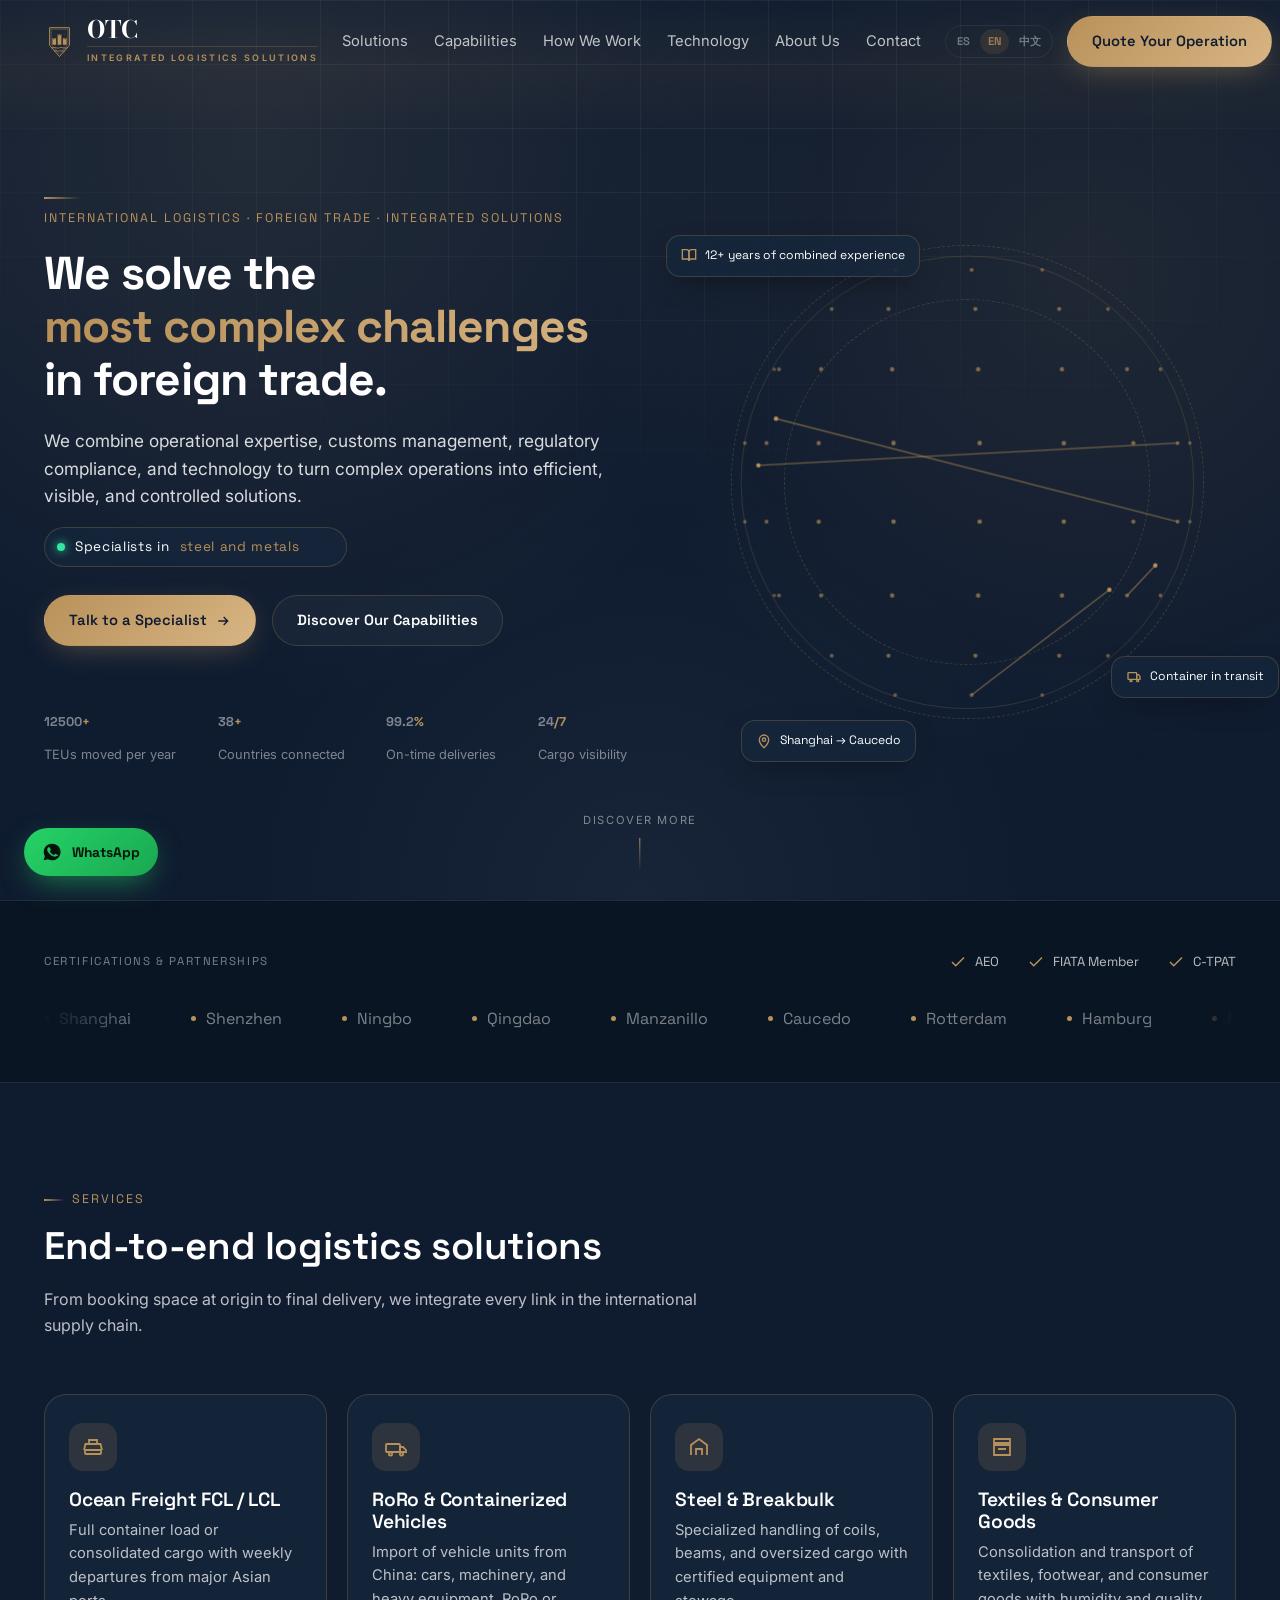
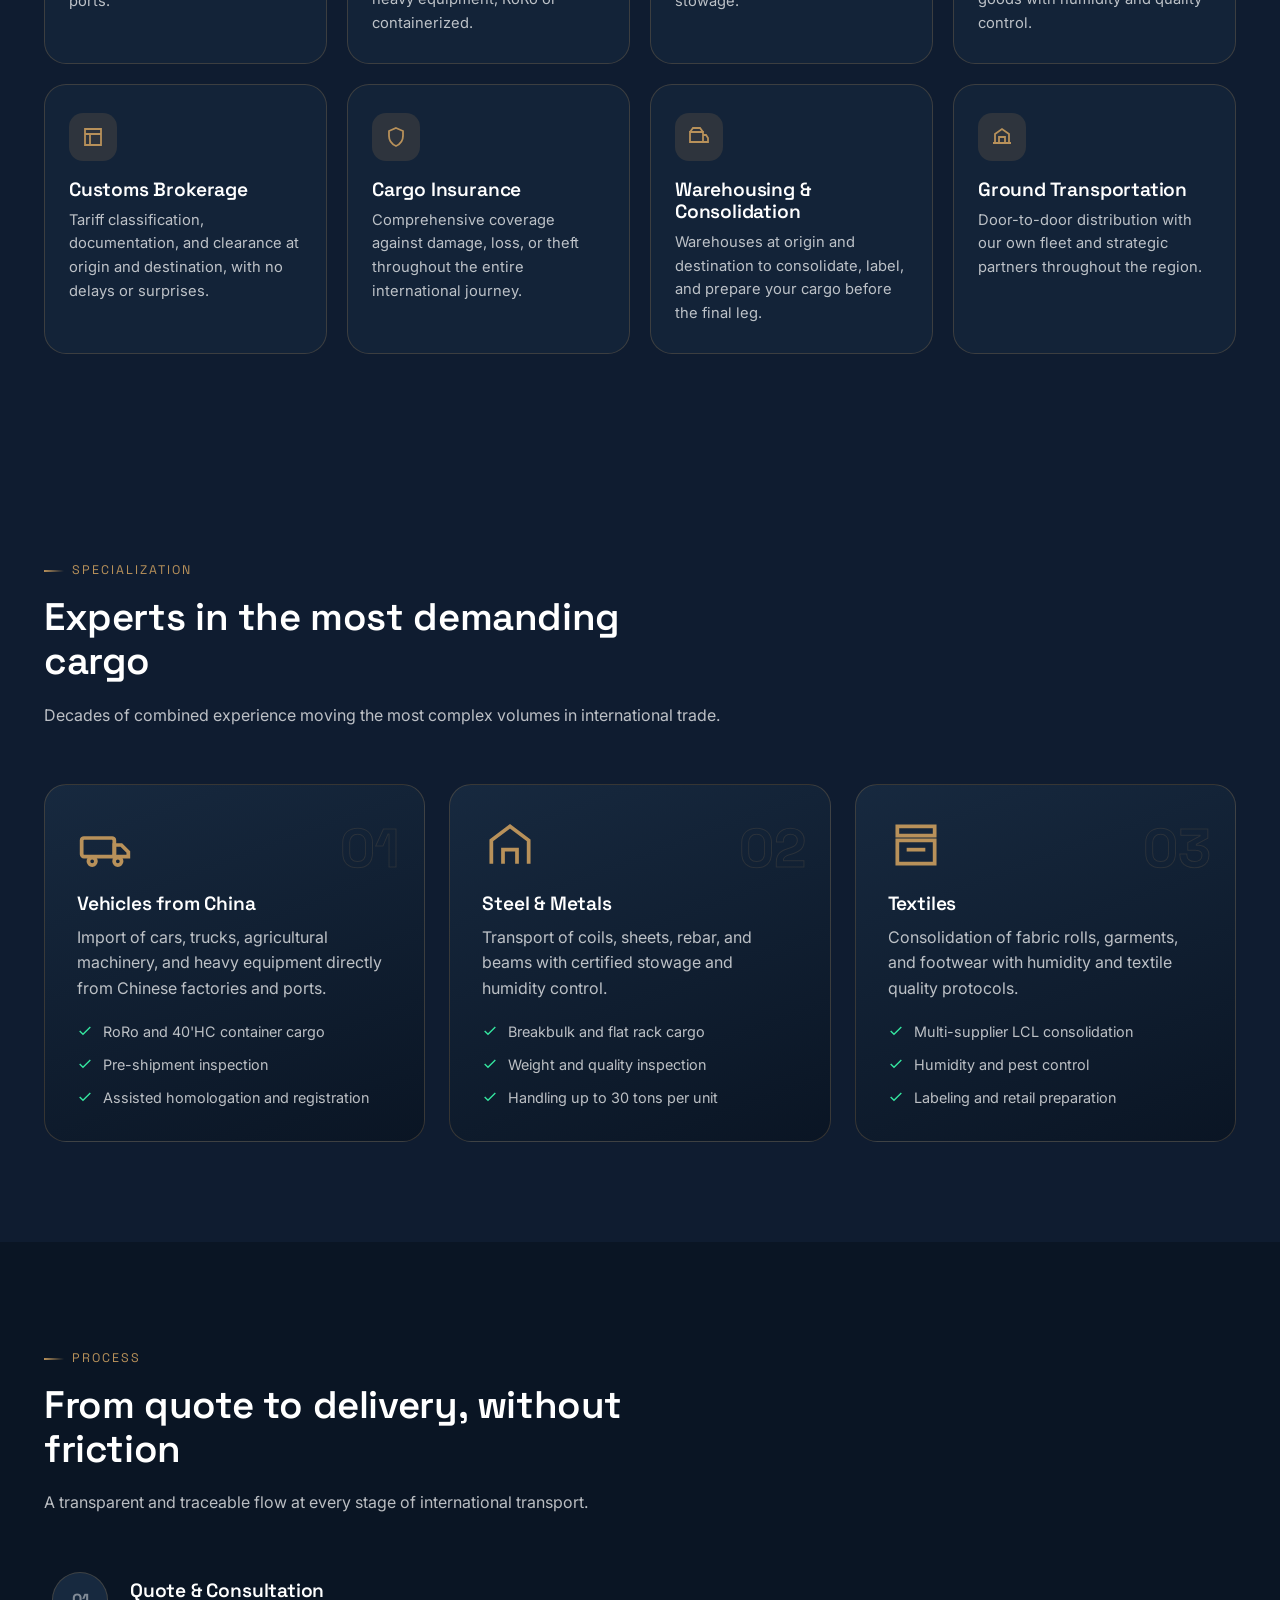
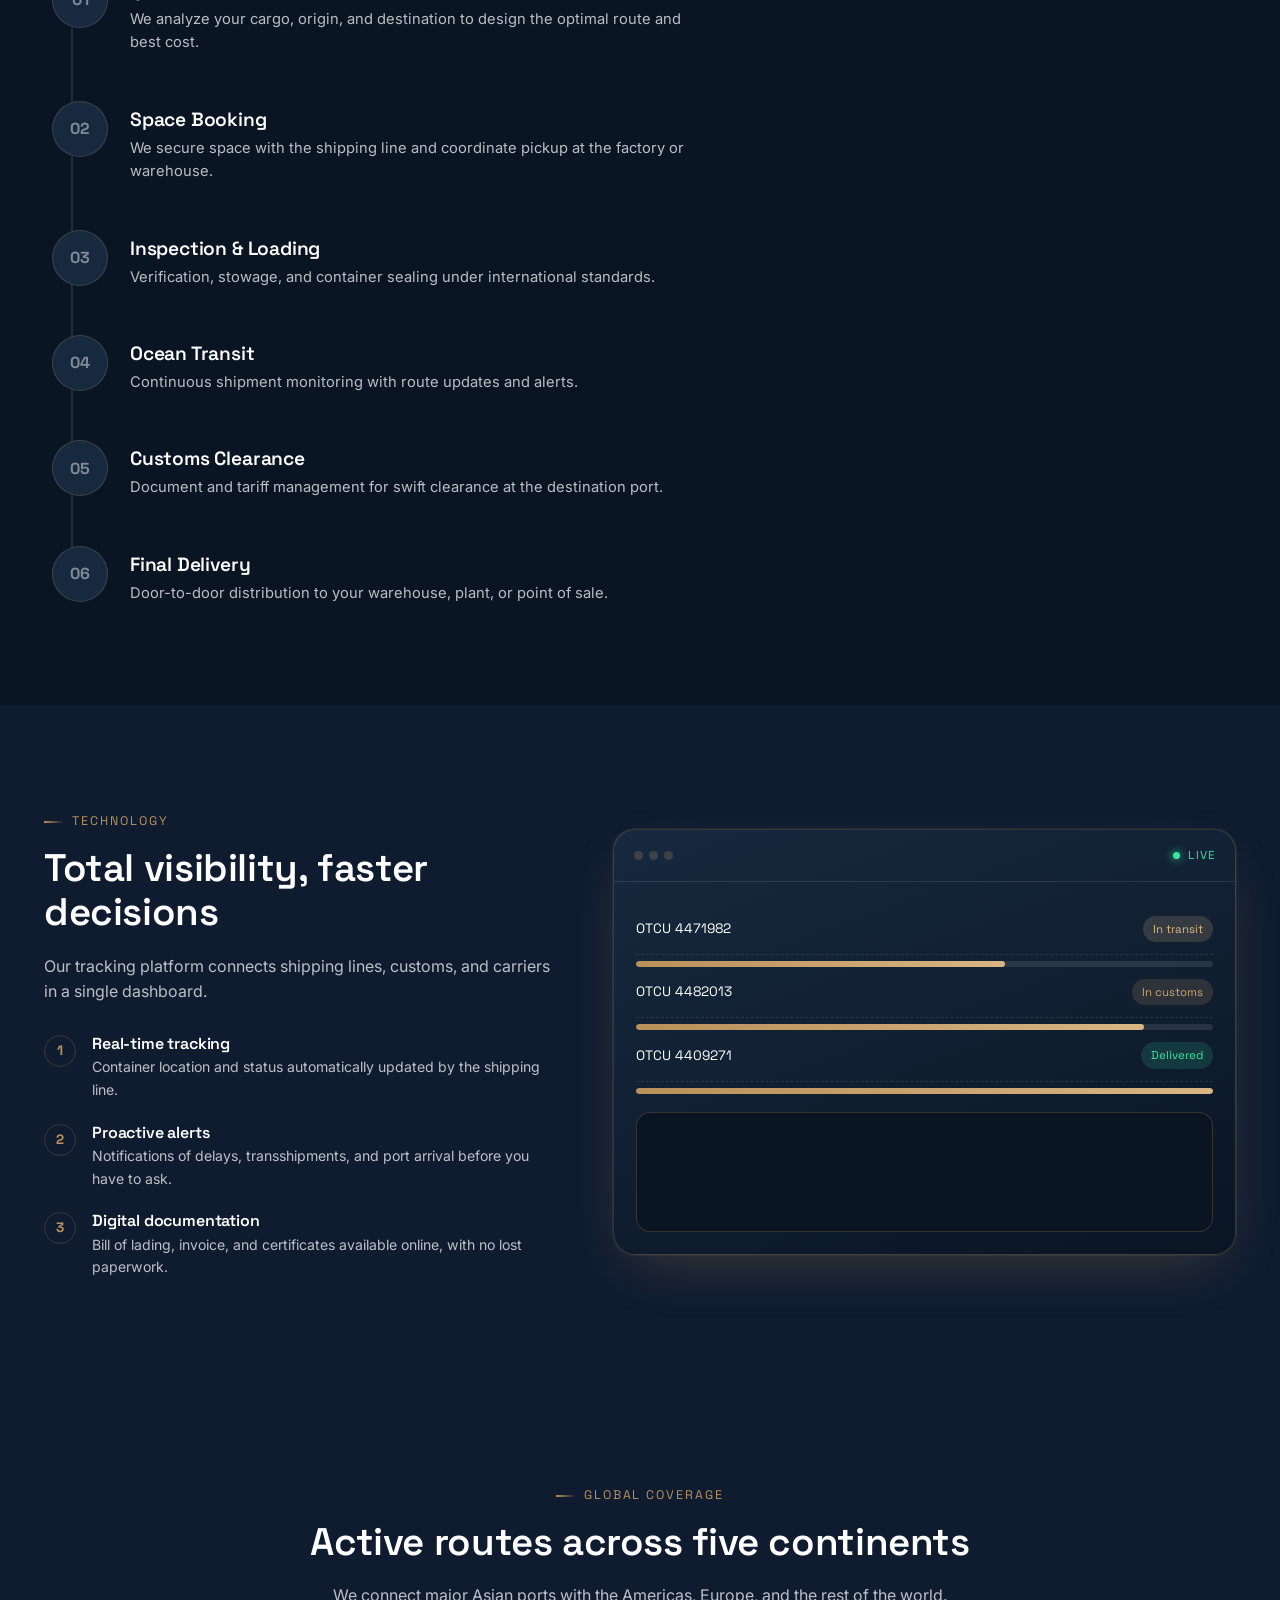
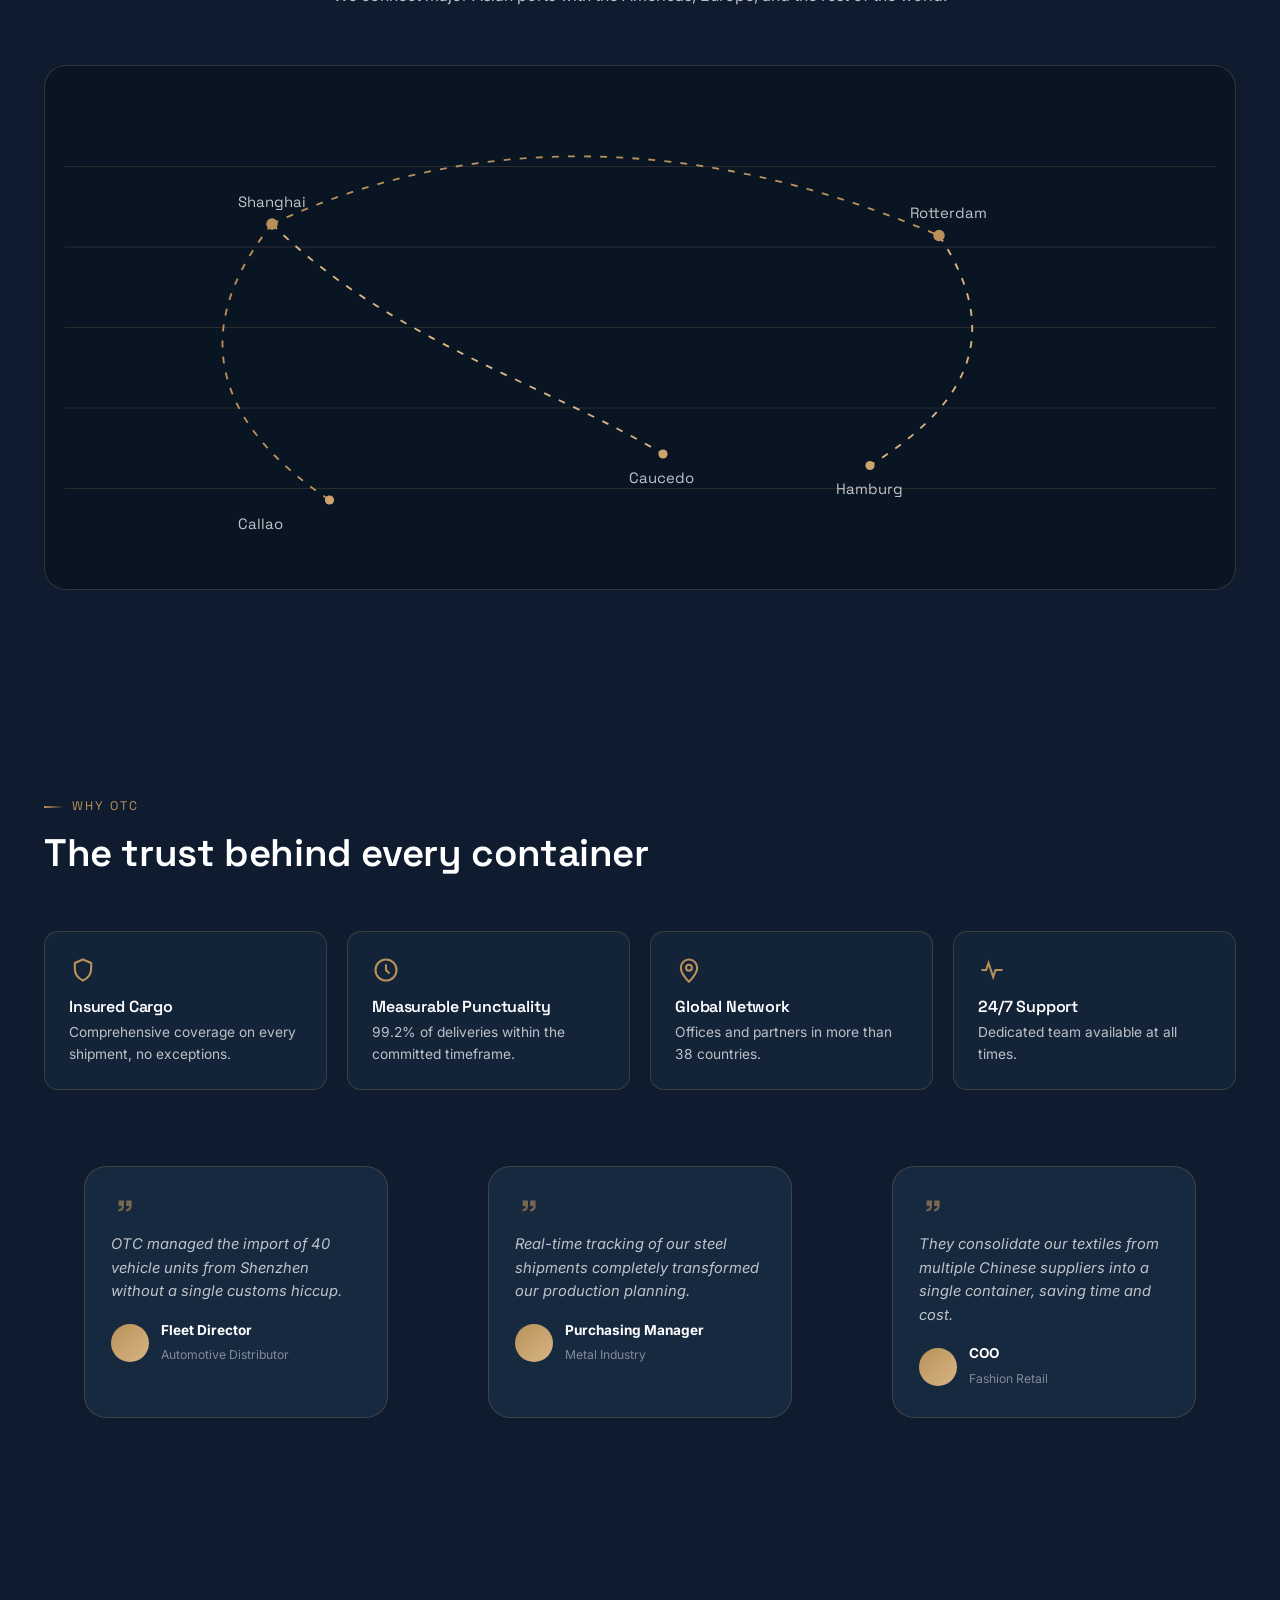
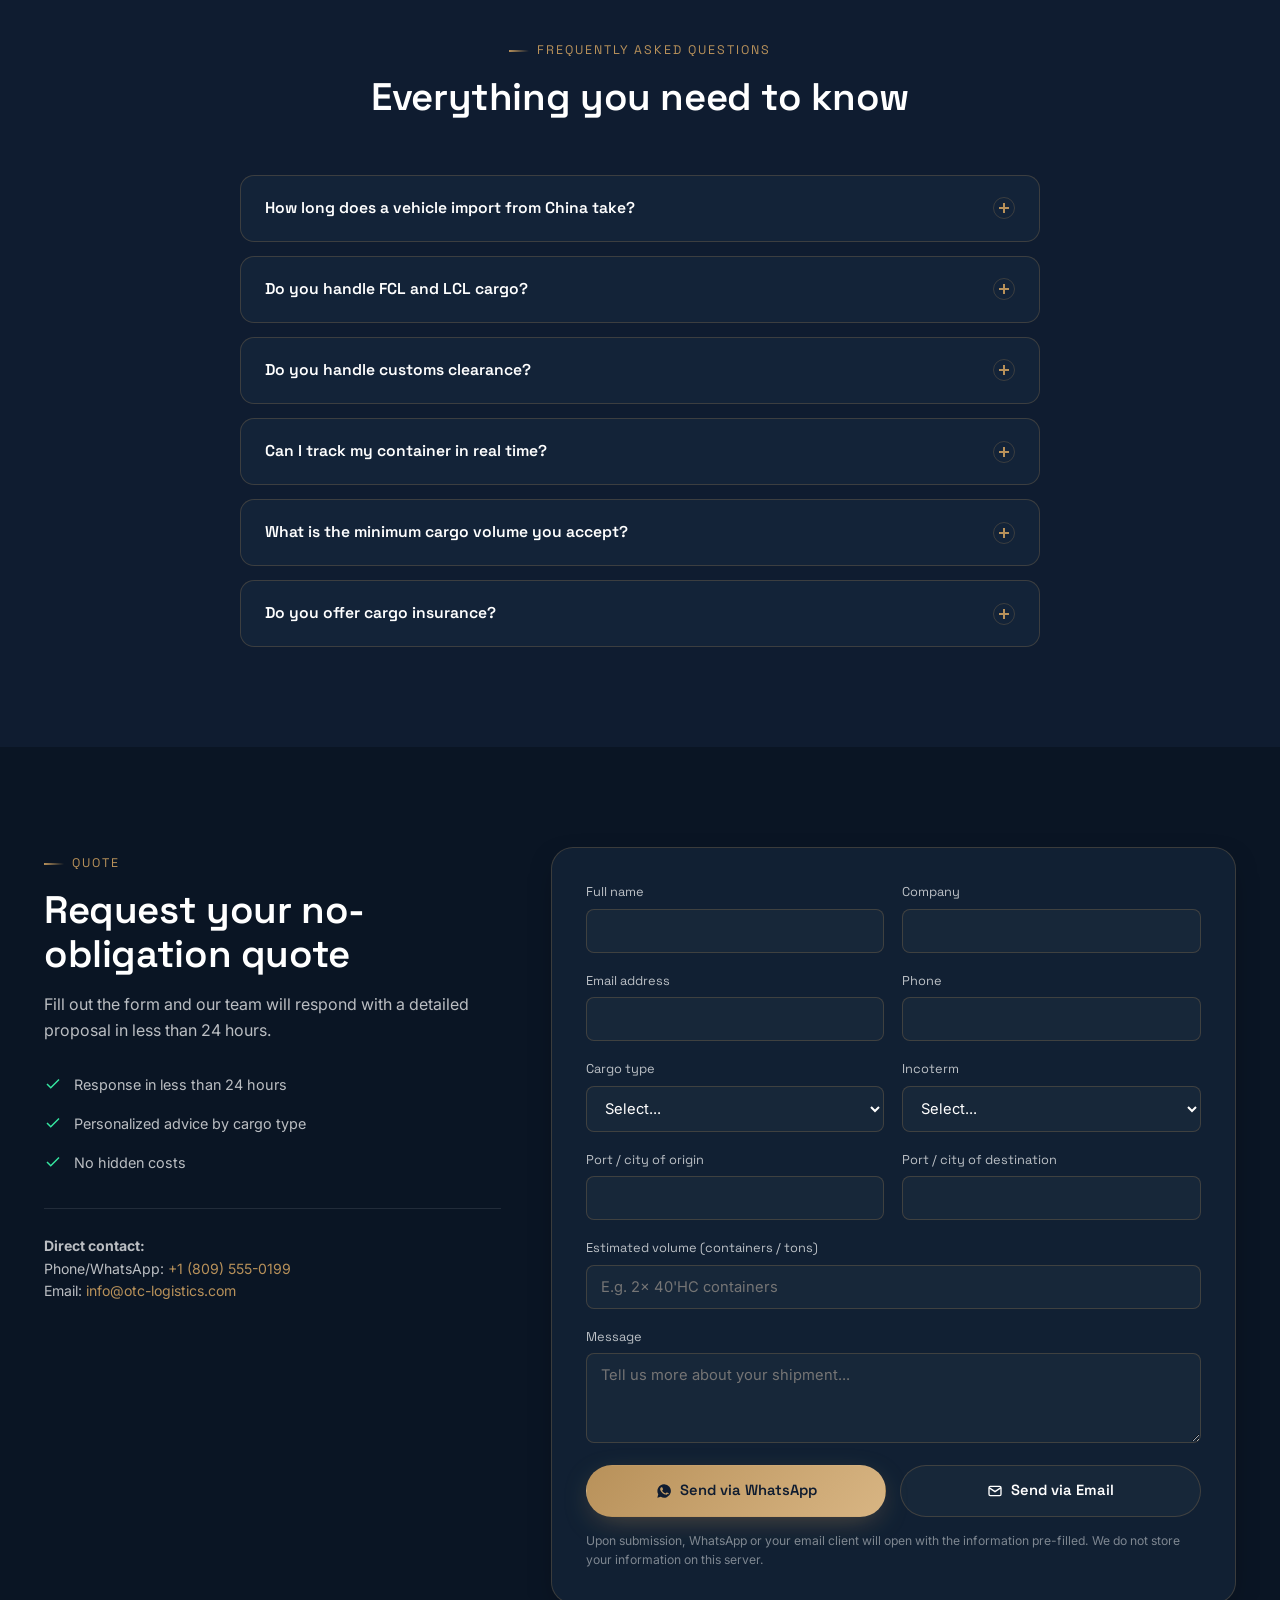
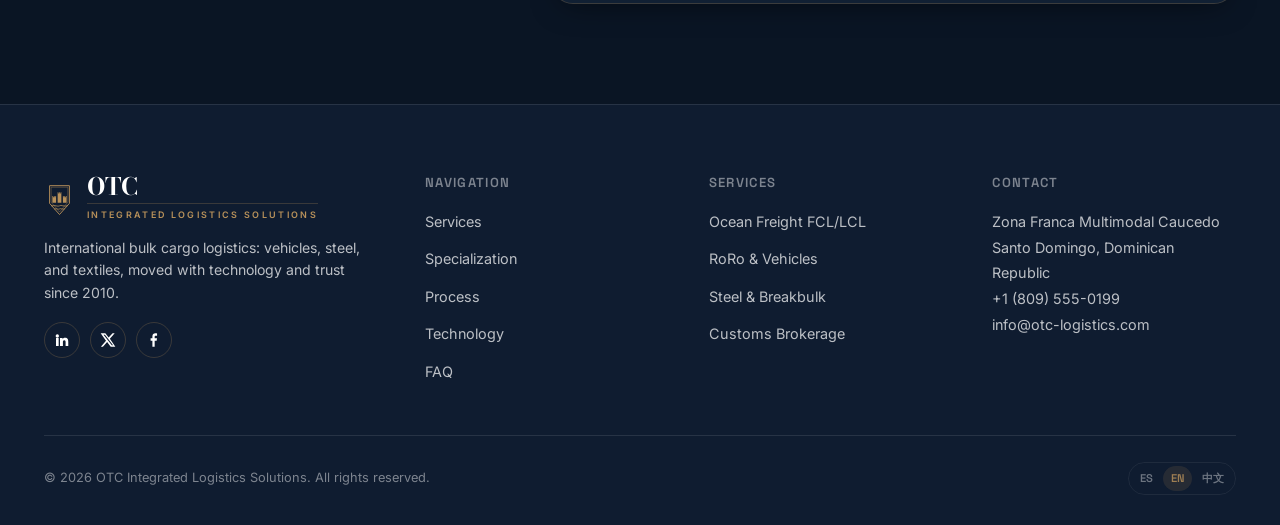
==== commit ce446fe7: "Cambios en botones principales" ====
--- a/en/index.html
+++ b/en/index.html
@@ -168,10 +168,10 @@
 
         <div class="hero-cta">
           <a href="#cotizar" class="btn btn-primary">
-            Request a Quote
+            Talk to a Specialist
             <svg viewBox="0 0 24 24" fill="none" stroke="currentColor" stroke-width="2"><path d="M5 12h14M13 6l6 6-6 6"/></svg>
           </a>
-          <a href="#servicios" class="btn btn-ghost">View Services</a>
+          <a href="#especializacion" class="btn btn-ghost">Discover Our Capabilities</a>
         </div>
 
         <div class="hero-kpis">
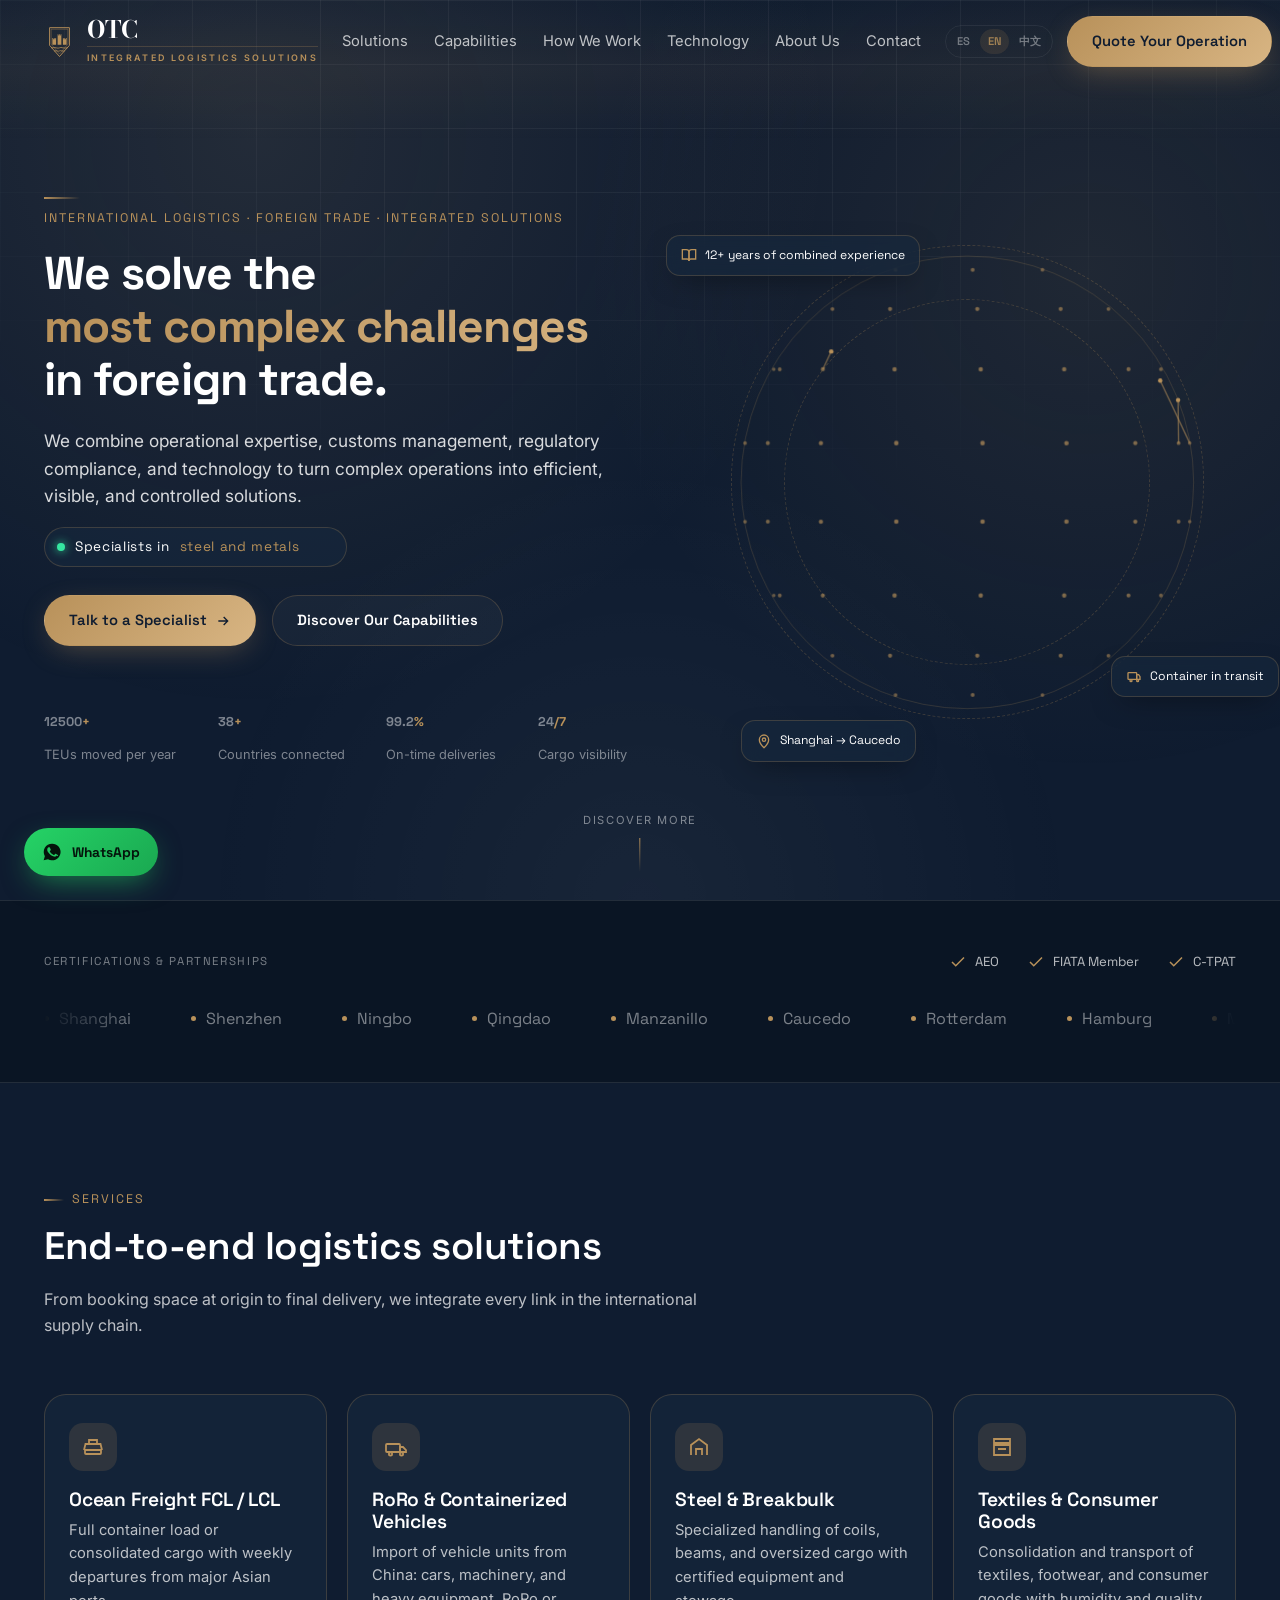
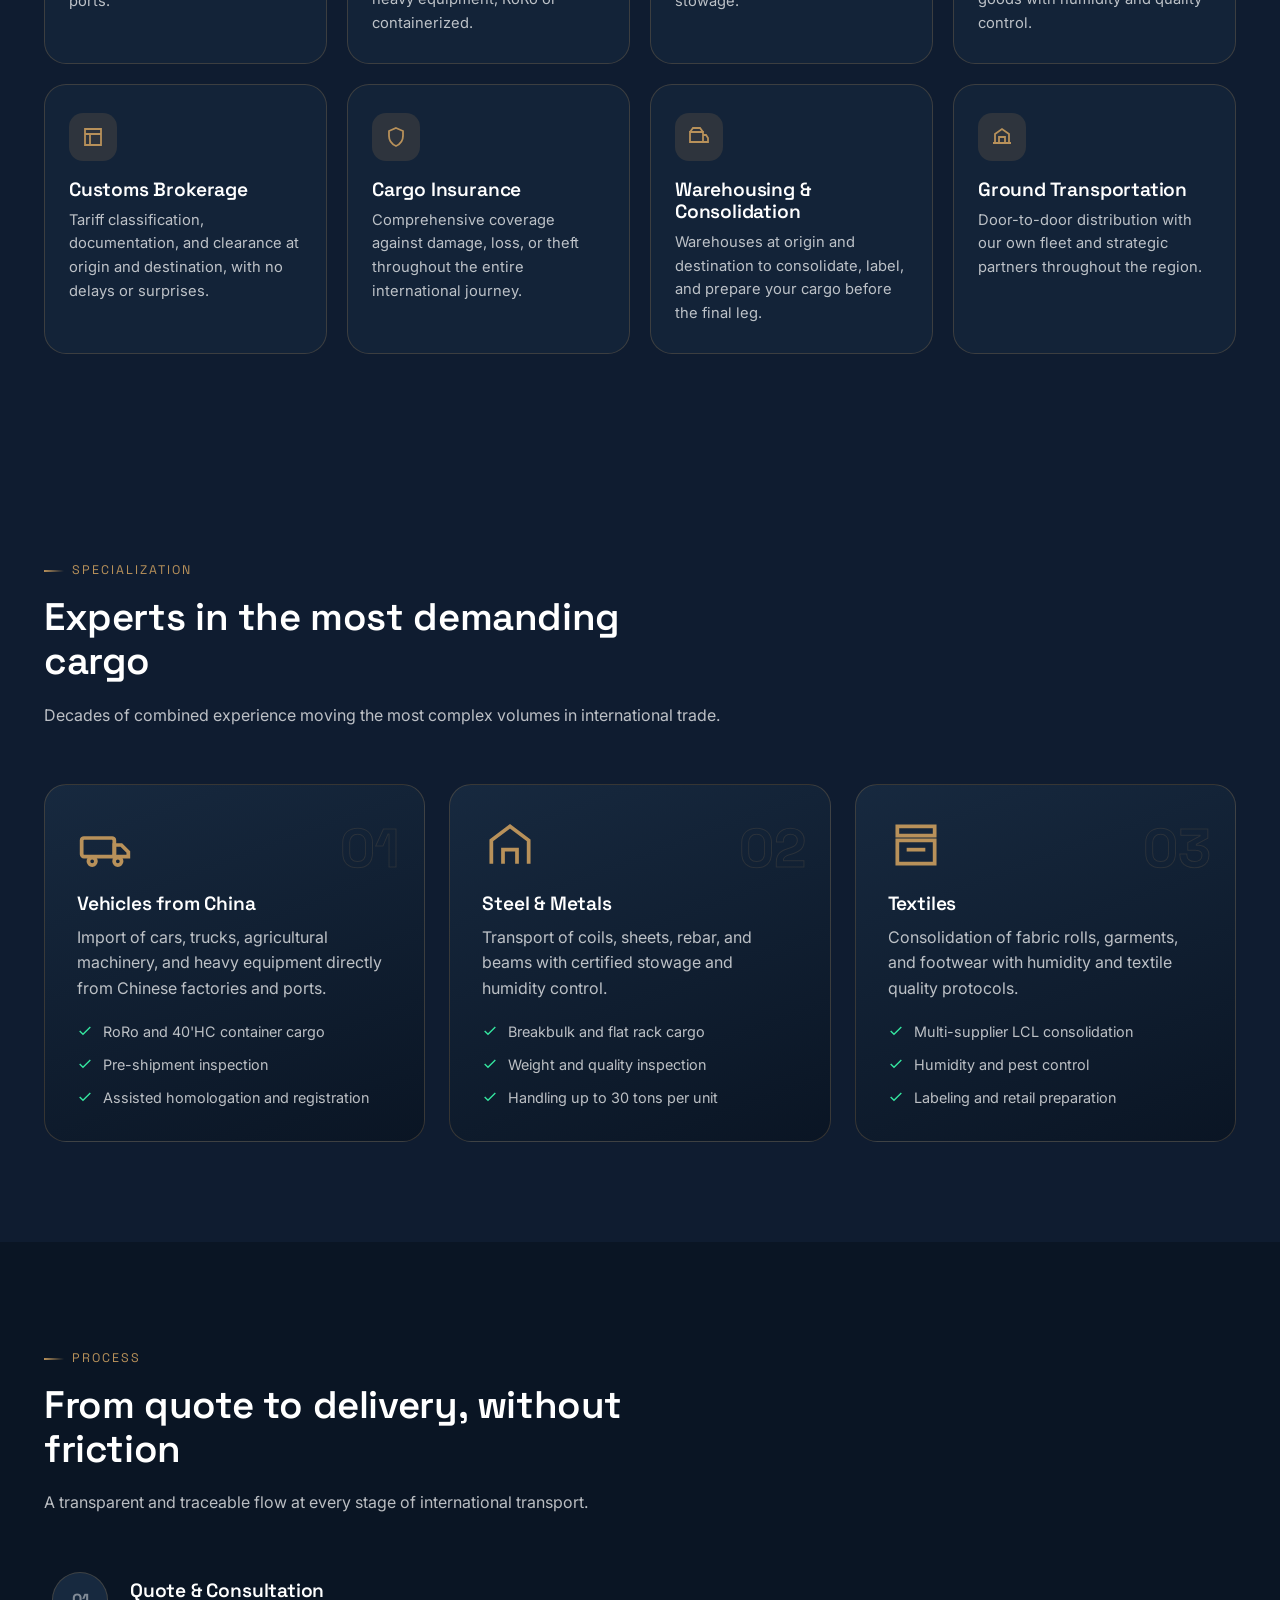
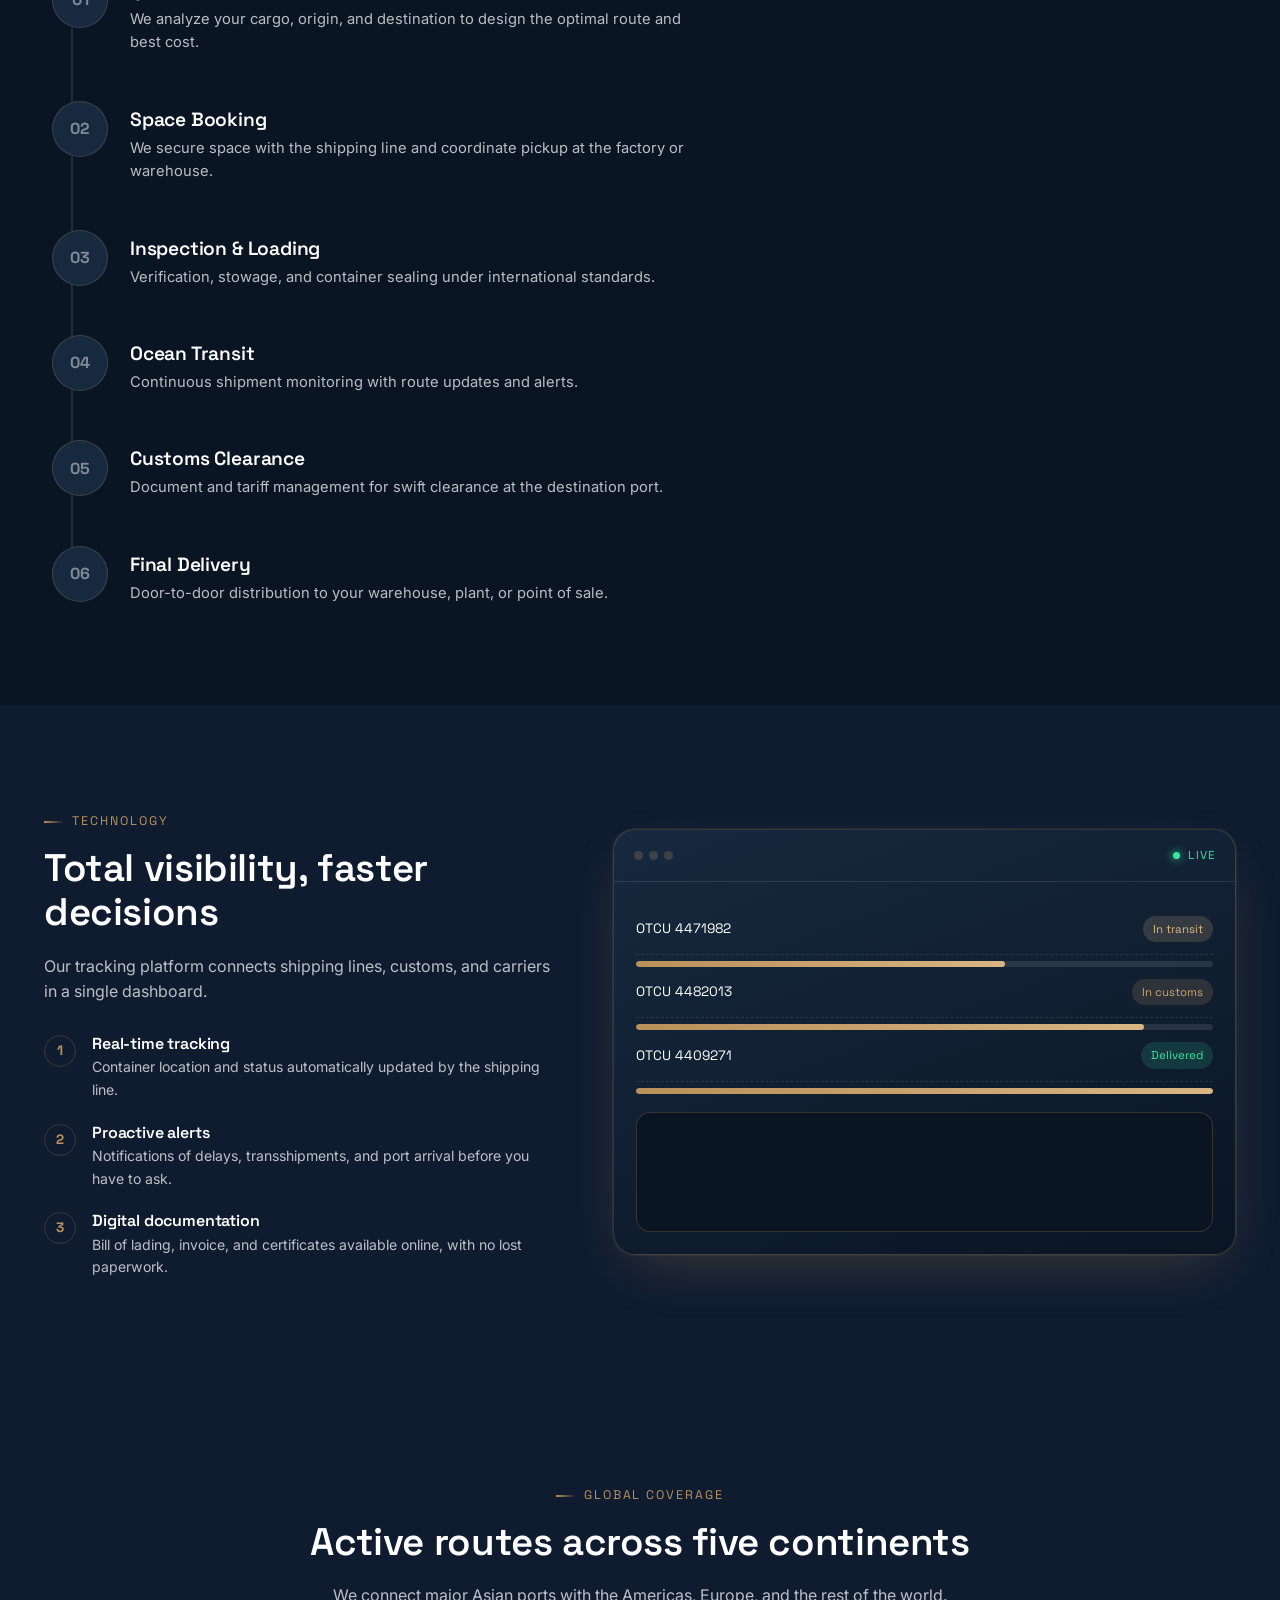
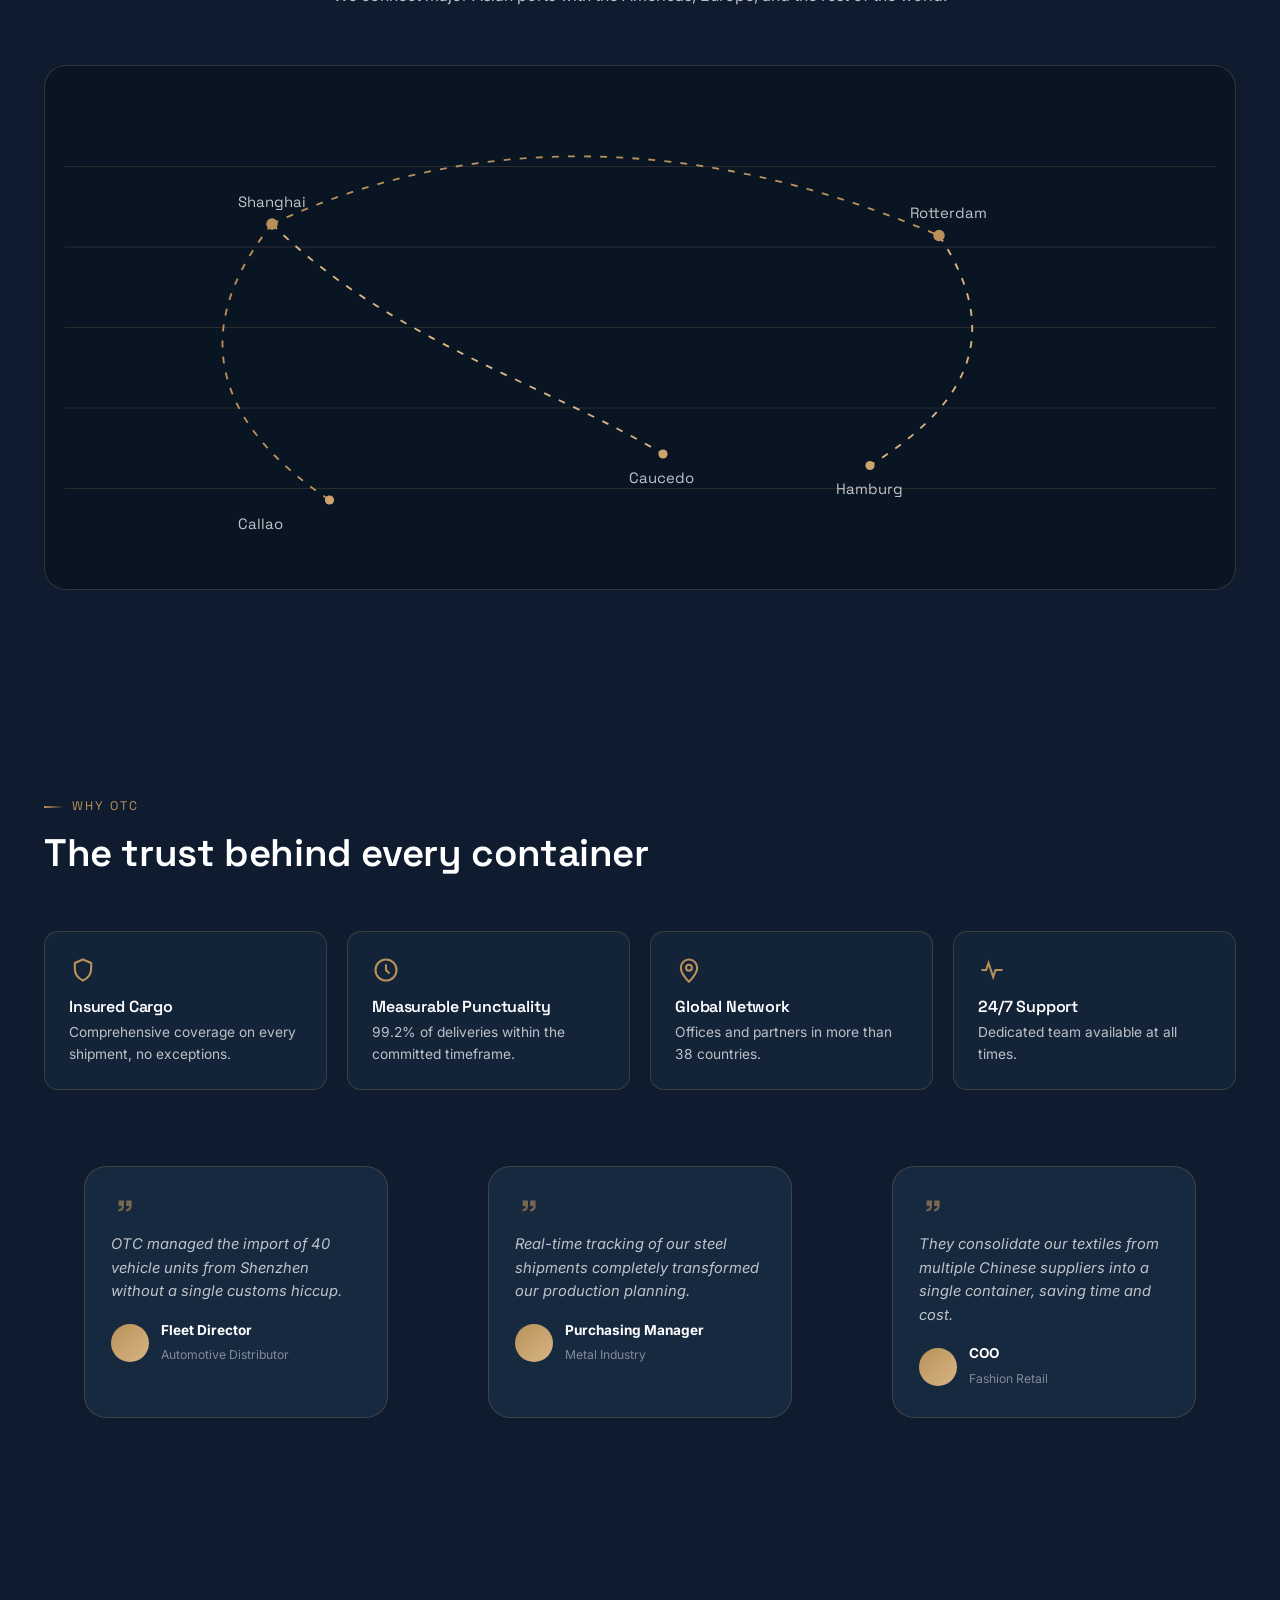
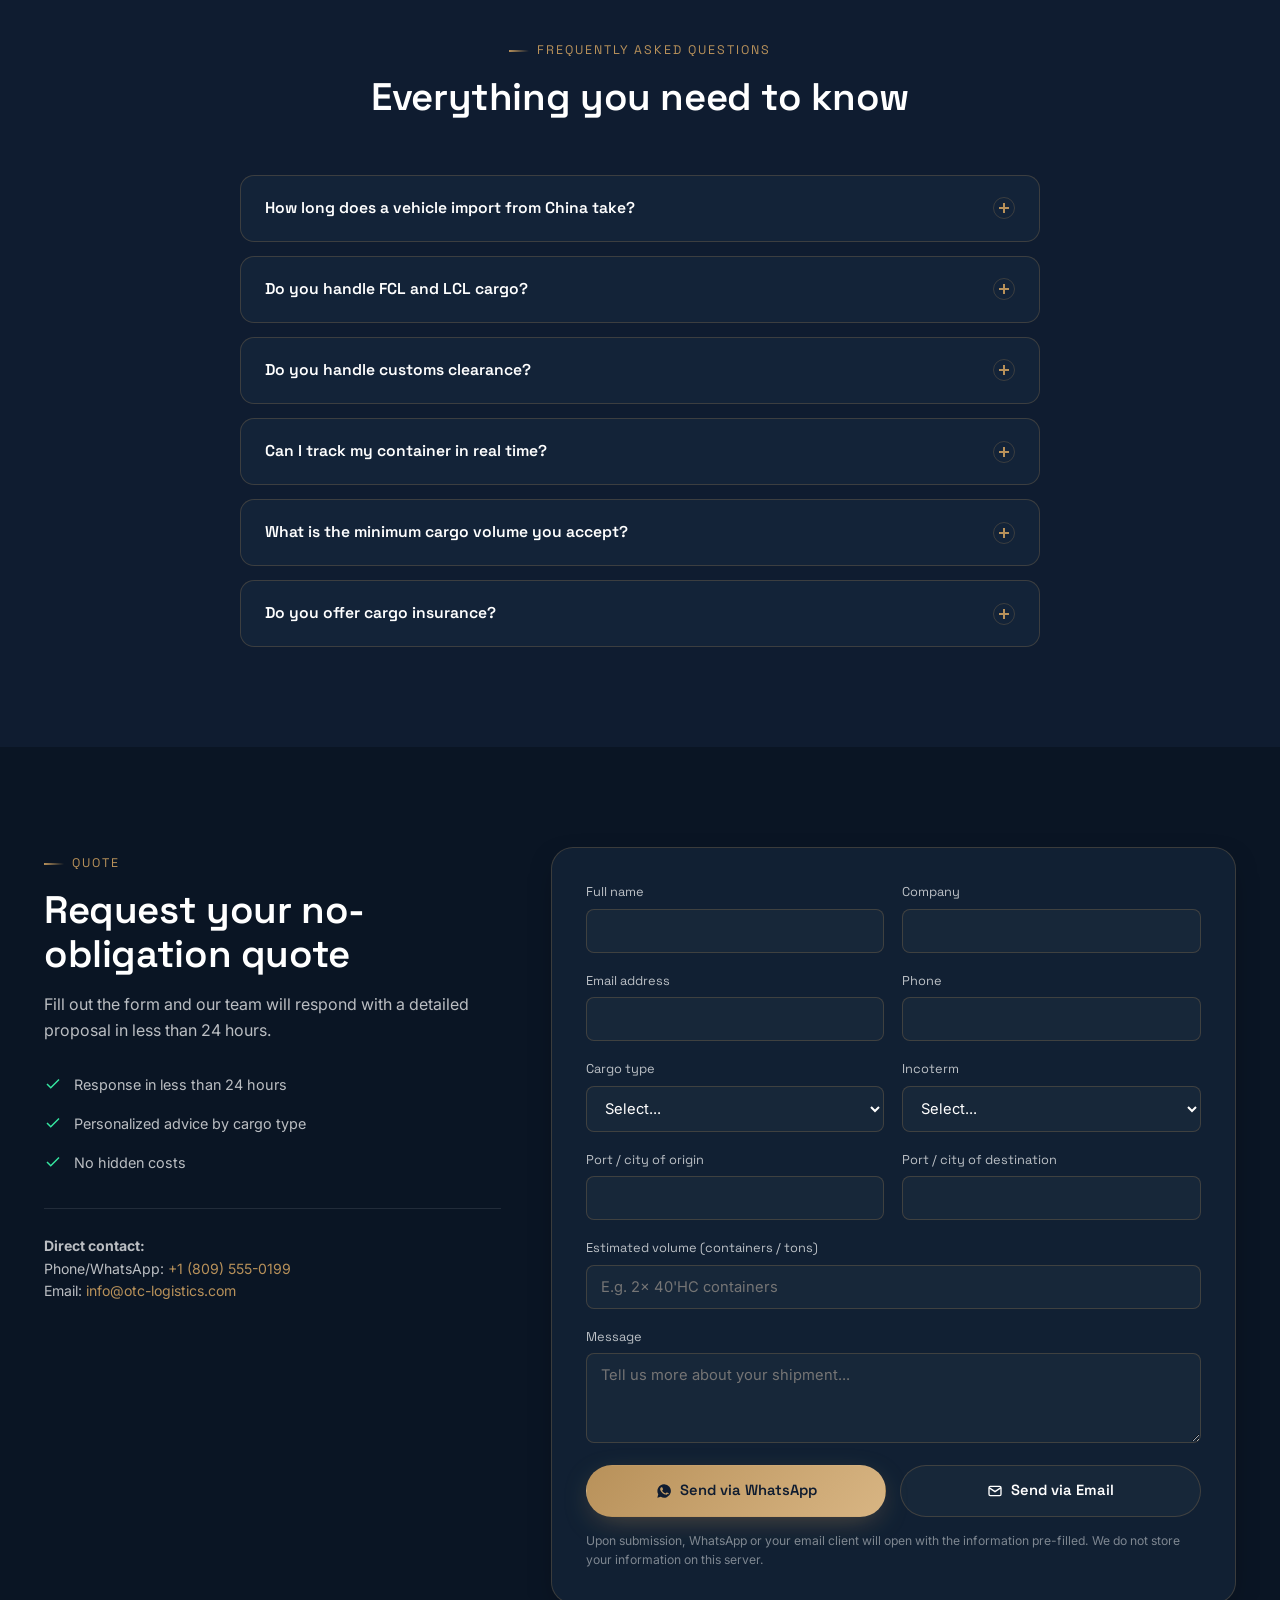
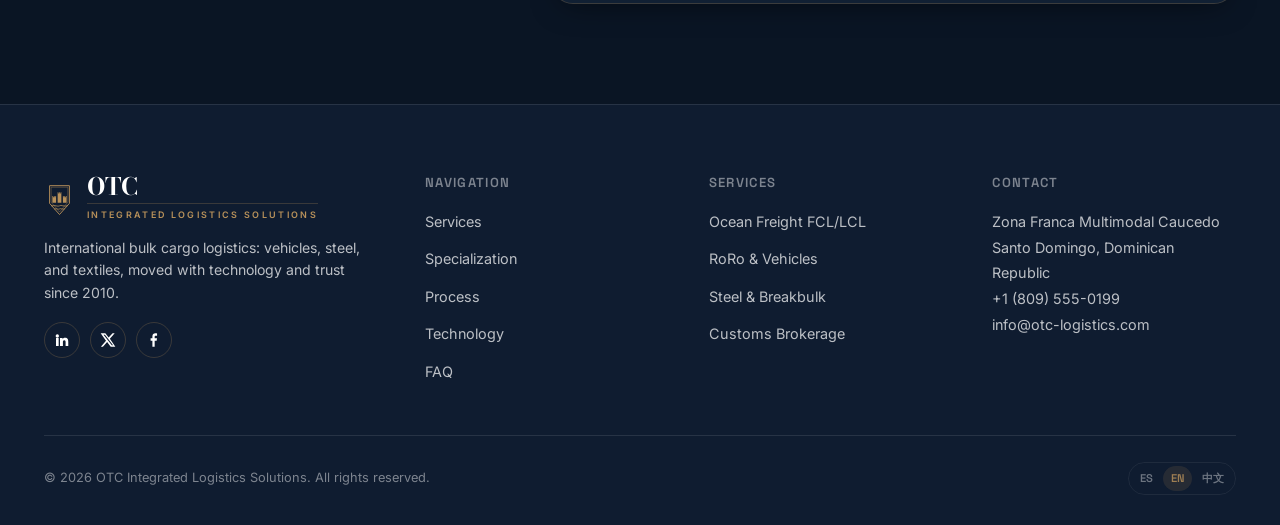
==== commit fba60bd0: "Cambios en Cápsula de especialización" ====
--- a/en/index.html
+++ b/en/index.html
@@ -163,7 +163,7 @@
 
         <div class="hero-rotator">
           <span class="dot" aria-hidden="true"></span>
-          Specialists in <span data-rotator data-words='["vehicles from China","steel and metals","textiles and supplies","breakbulk cargo"]'>vehicles from China</span>
+          Specialists in <span data-rotator data-words='["solving complex operations","steel and metals","textiles and supplies","breakbulk cargo"]'>solving complex operations</span>
         </div>
 
         <div class="hero-cta">
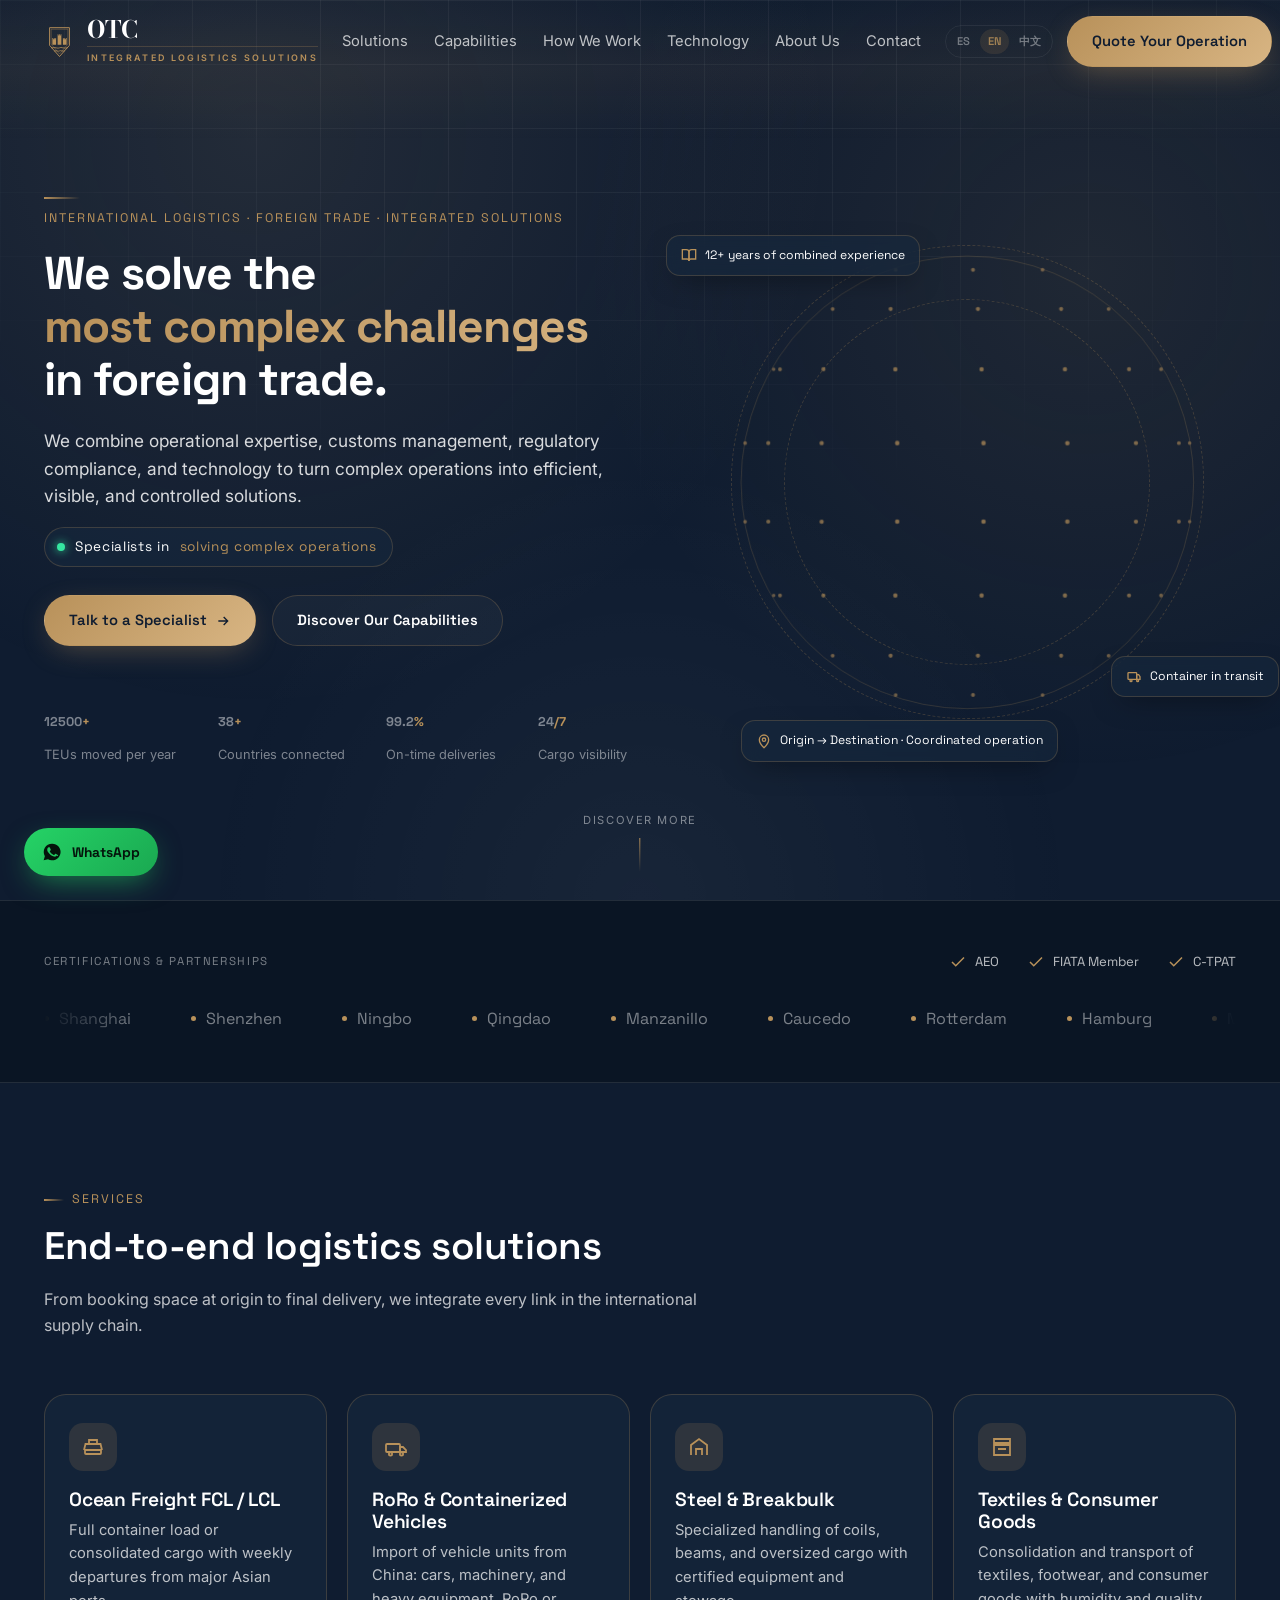
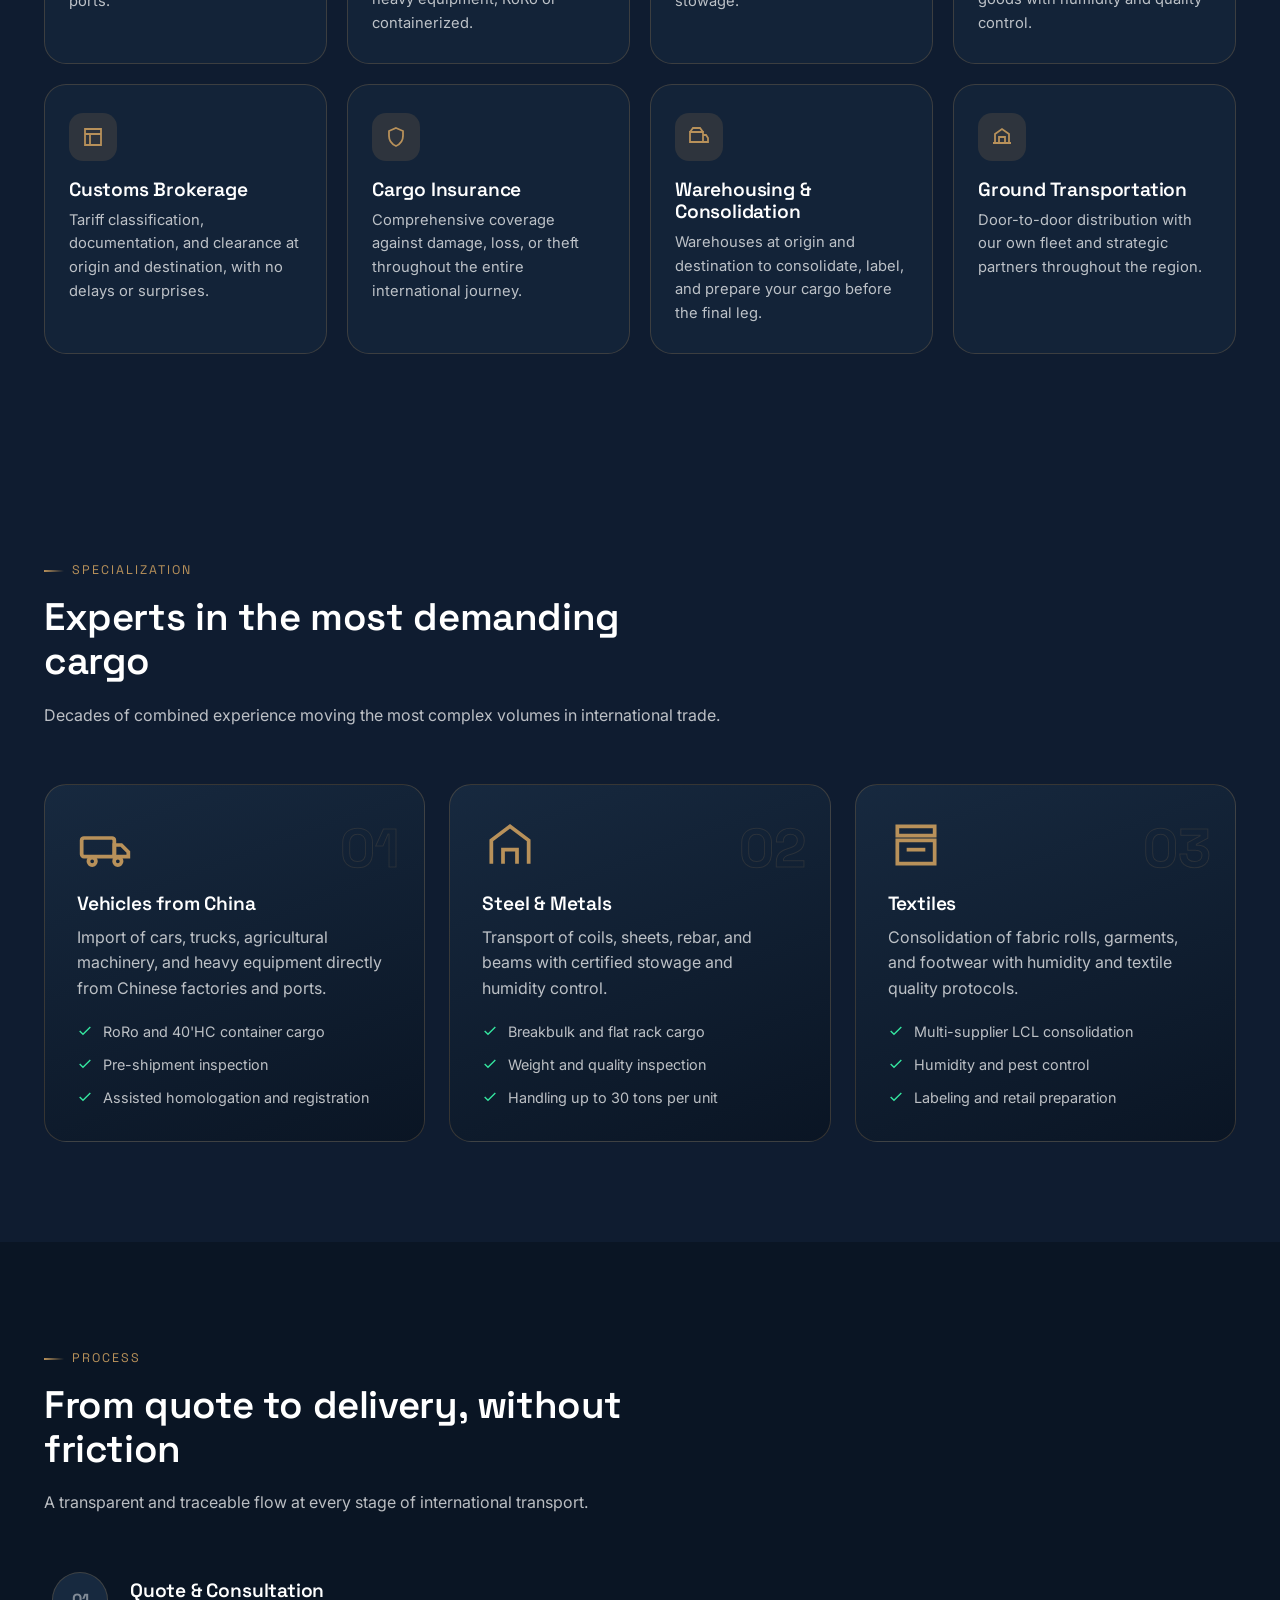
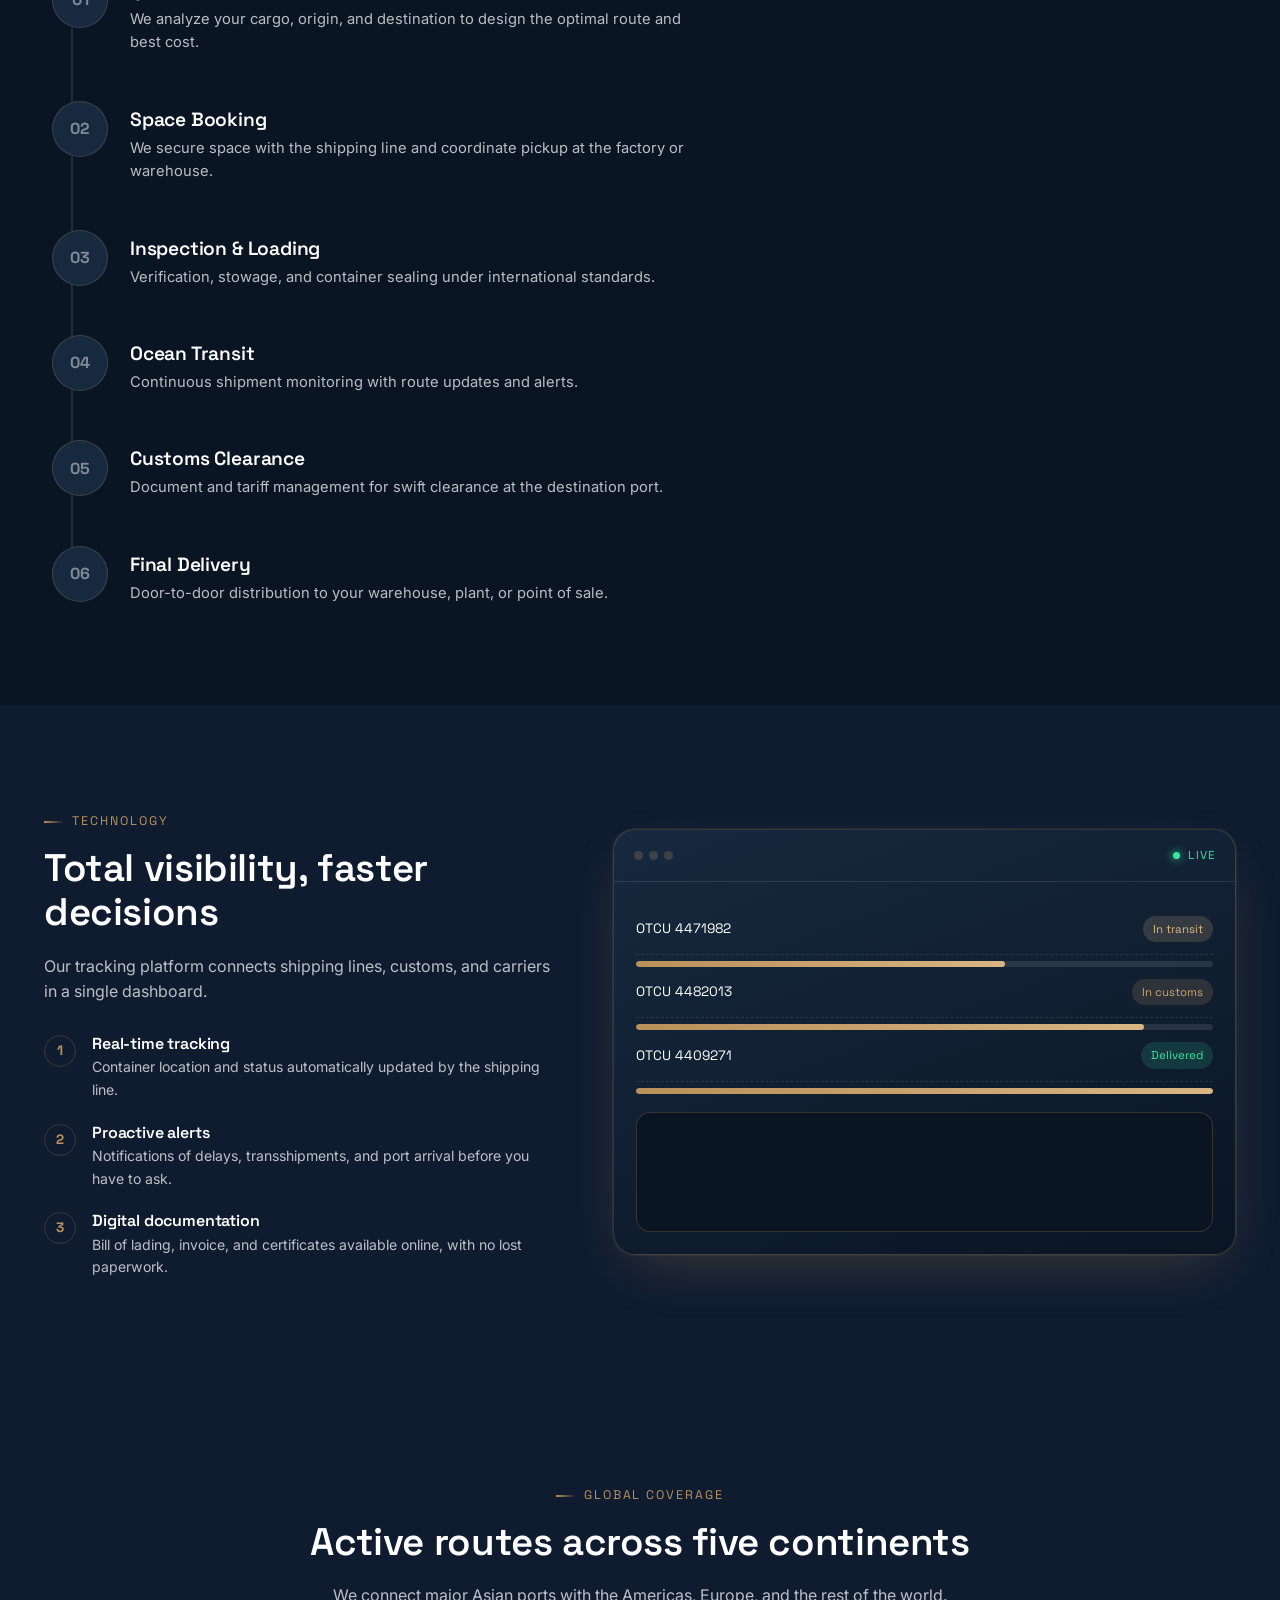
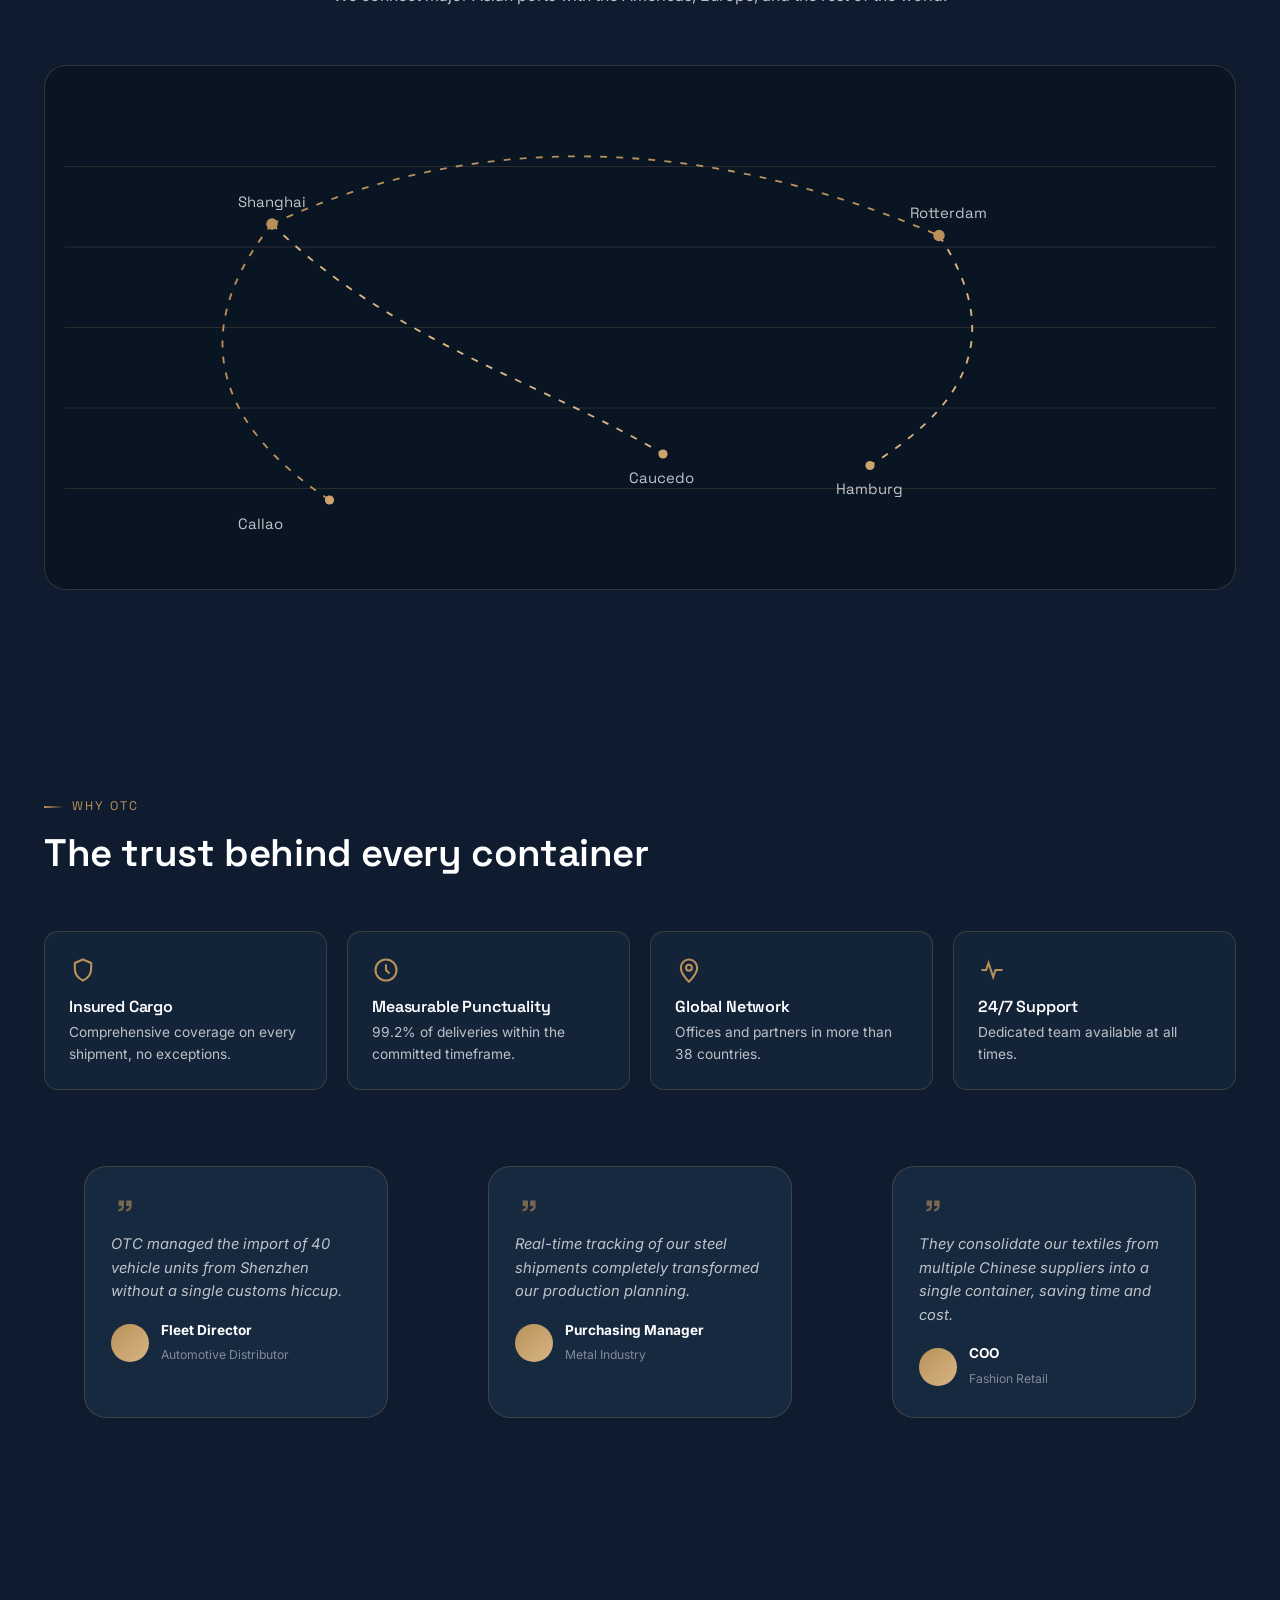
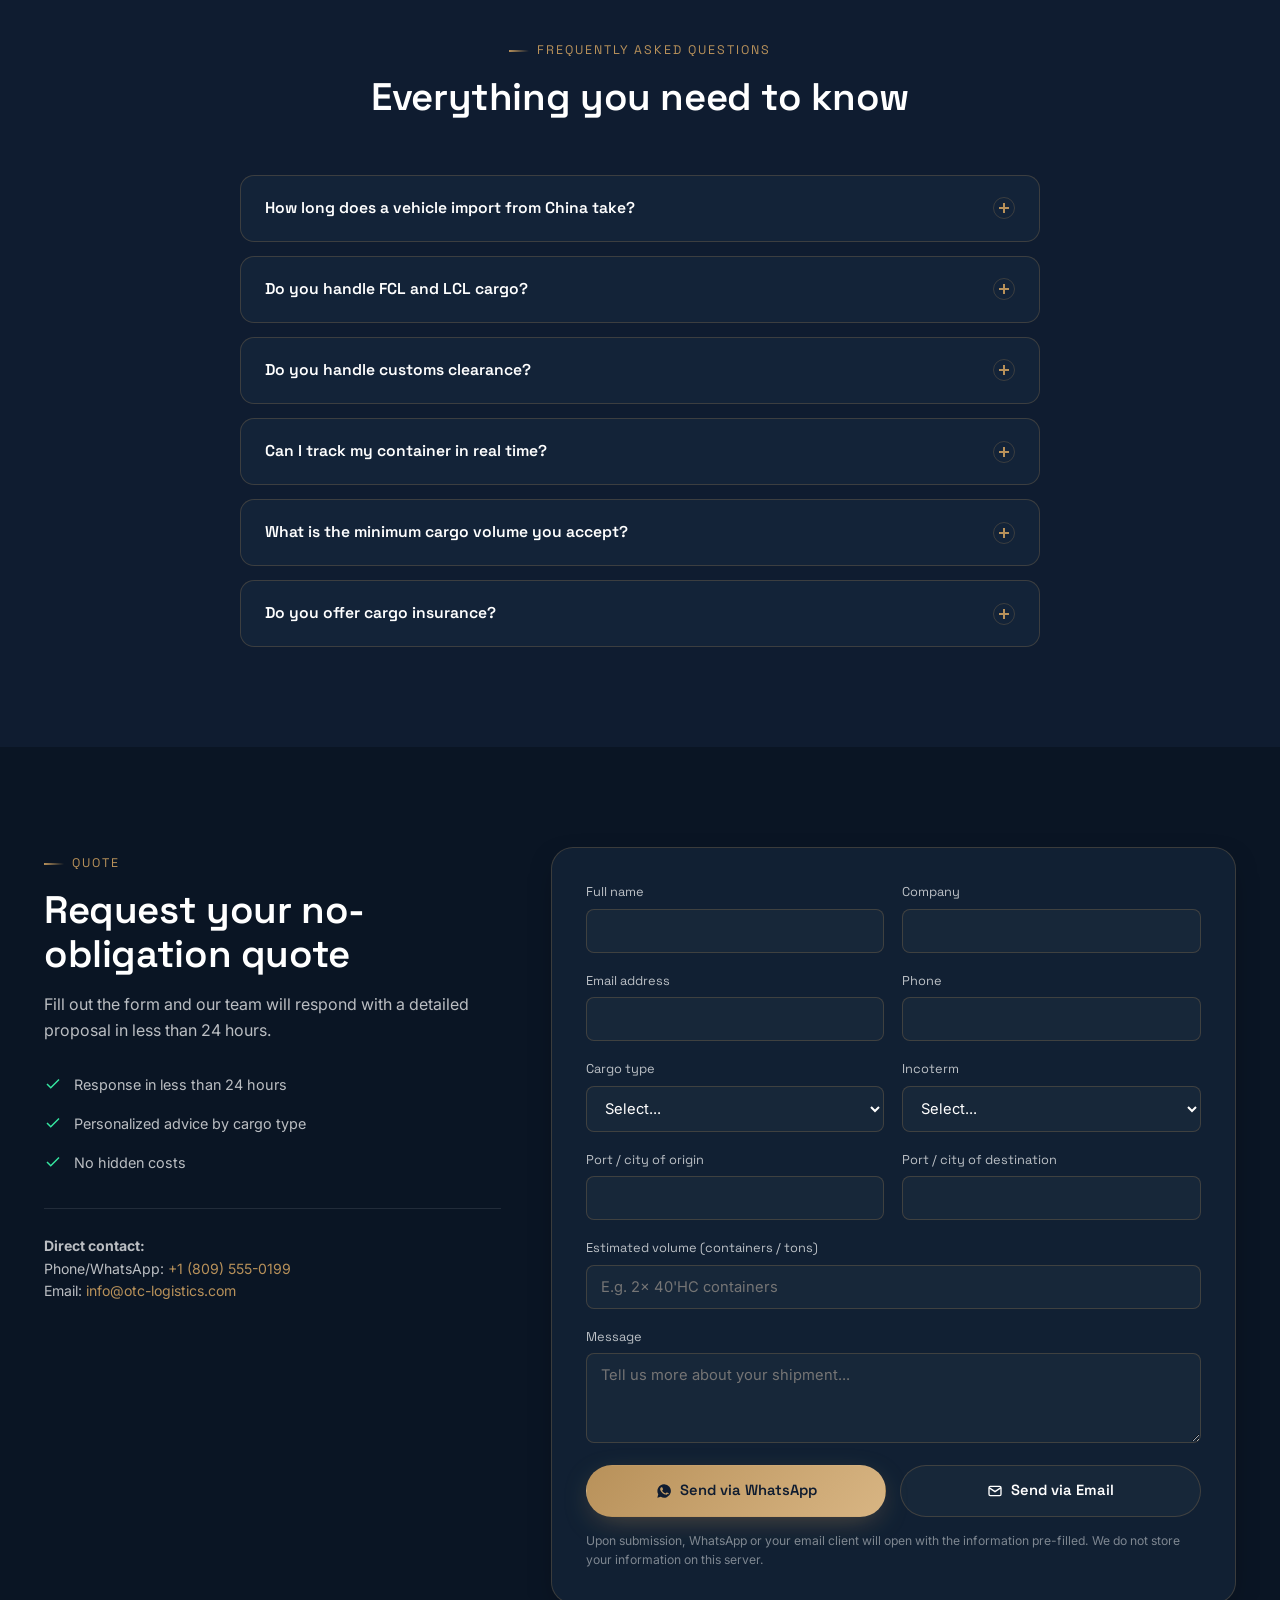
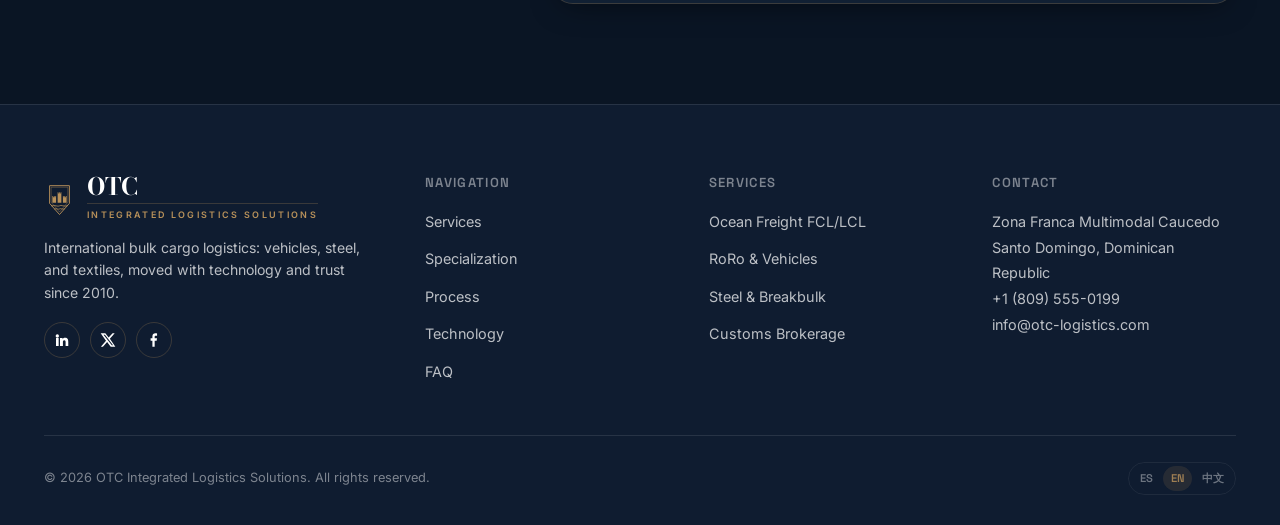
==== commit 9e659ffb: "Cambios en etiqueta de ruta" ====
--- a/en/index.html
+++ b/en/index.html
@@ -188,7 +188,7 @@
         <div class="ring r2"></div>
         <div class="badge b1"><svg viewBox="0 0 24 24" fill="none" stroke="currentColor" stroke-width="2"><path d="M2 4h6a4 4 0 014 4v13a3 3 0 00-3-3H2z"/><path d="M22 4h-6a4 4 0 00-4 4v13a3 3 0 013-3h7z"/></svg> 12+ years of combined experience</div>
         <div class="badge b2"><svg viewBox="0 0 24 24" fill="none" stroke="currentColor" stroke-width="2"><rect x="3" y="7" width="13" height="10" rx="1"/><path d="M16 10h3l2 3v4h-5z"/><circle cx="7.5" cy="19" r="1.5"/><circle cx="17.5" cy="19" r="1.5"/></svg> Container in transit</div>
-        <div class="badge b3"><svg viewBox="0 0 24 24" fill="none" stroke="currentColor" stroke-width="2"><path d="M12 22s7-6.5 7-12a7 7 0 10-14 0c0 5.5 7 12 7 12z"/><circle cx="12" cy="10" r="2.5"/></svg> Shanghai → Caucedo</div>
+        <div class="badge b3"><svg viewBox="0 0 24 24" fill="none" stroke="currentColor" stroke-width="2"><path d="M12 22s7-6.5 7-12a7 7 0 10-14 0c0 5.5 7 12 7 12z"/><circle cx="12" cy="10" r="2.5"/></svg> Origin → Destination · Coordinated operation</div>
       </div>
     </div>
 
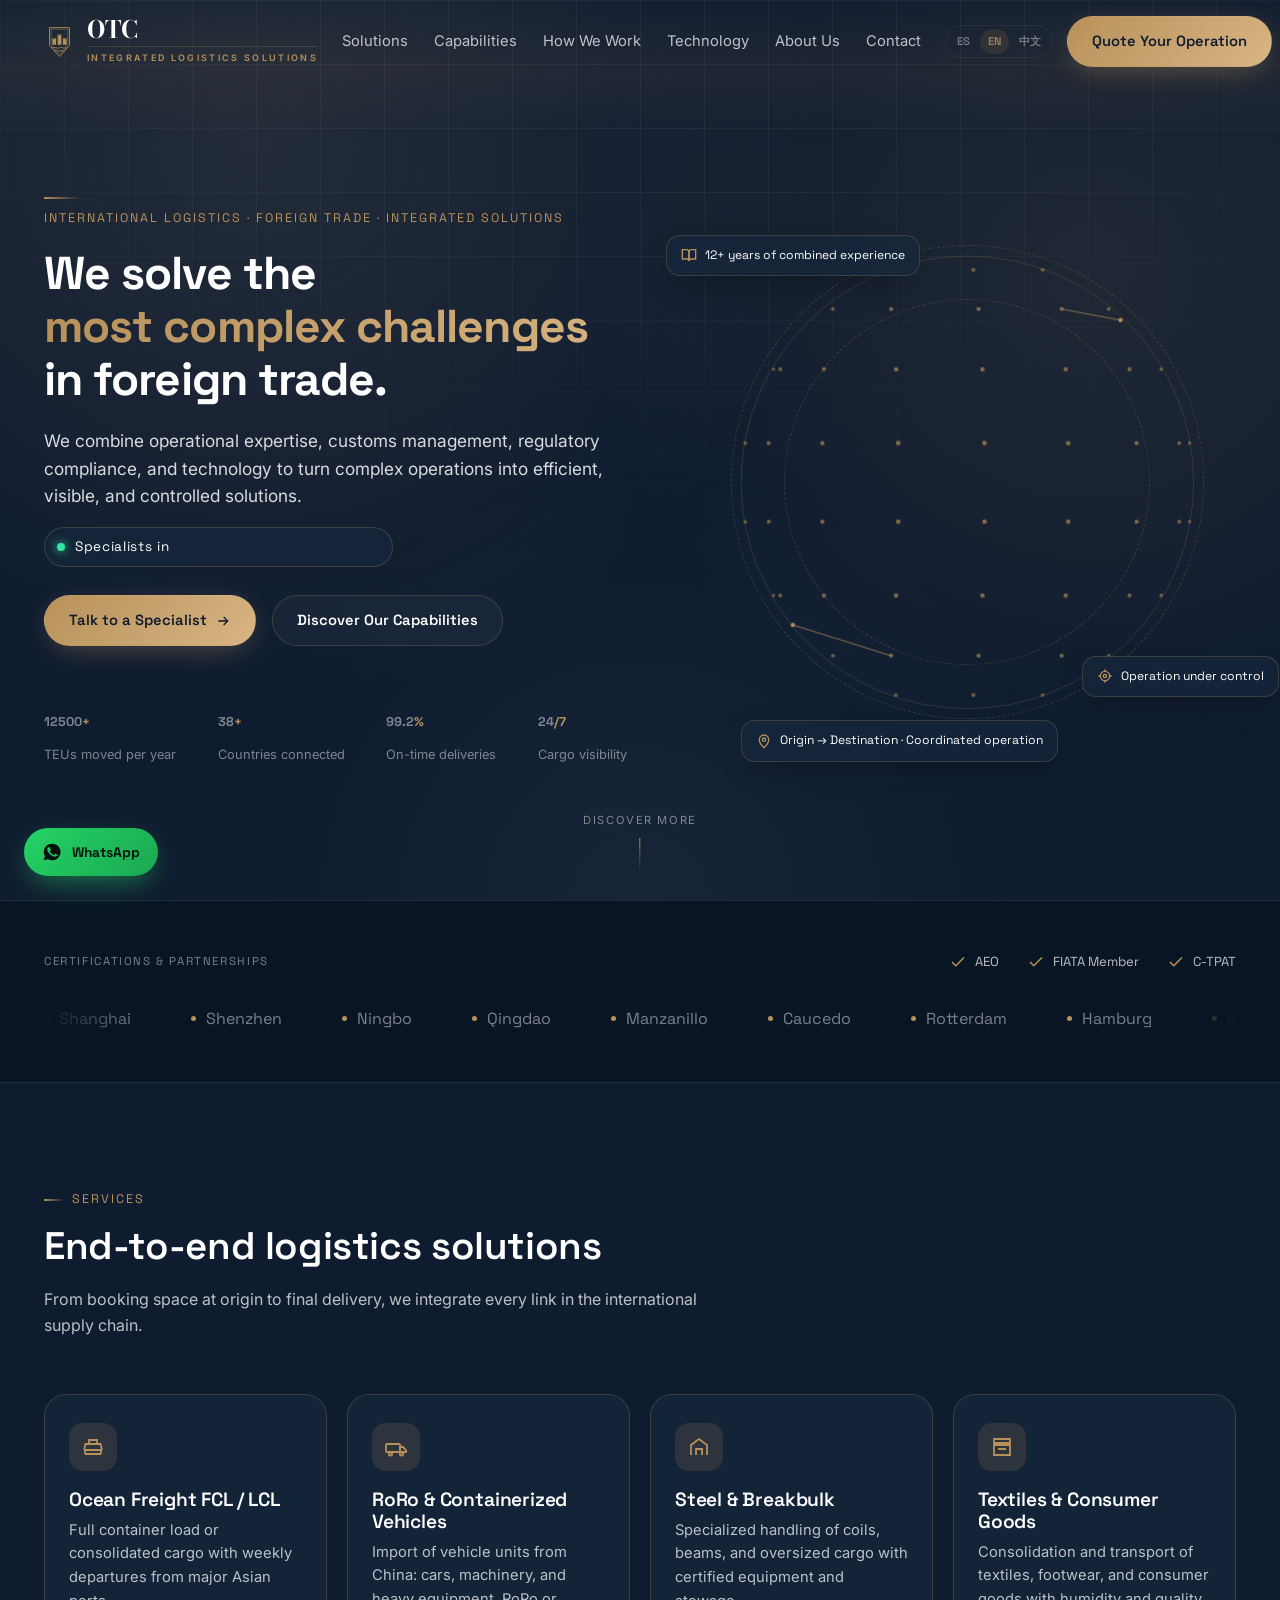
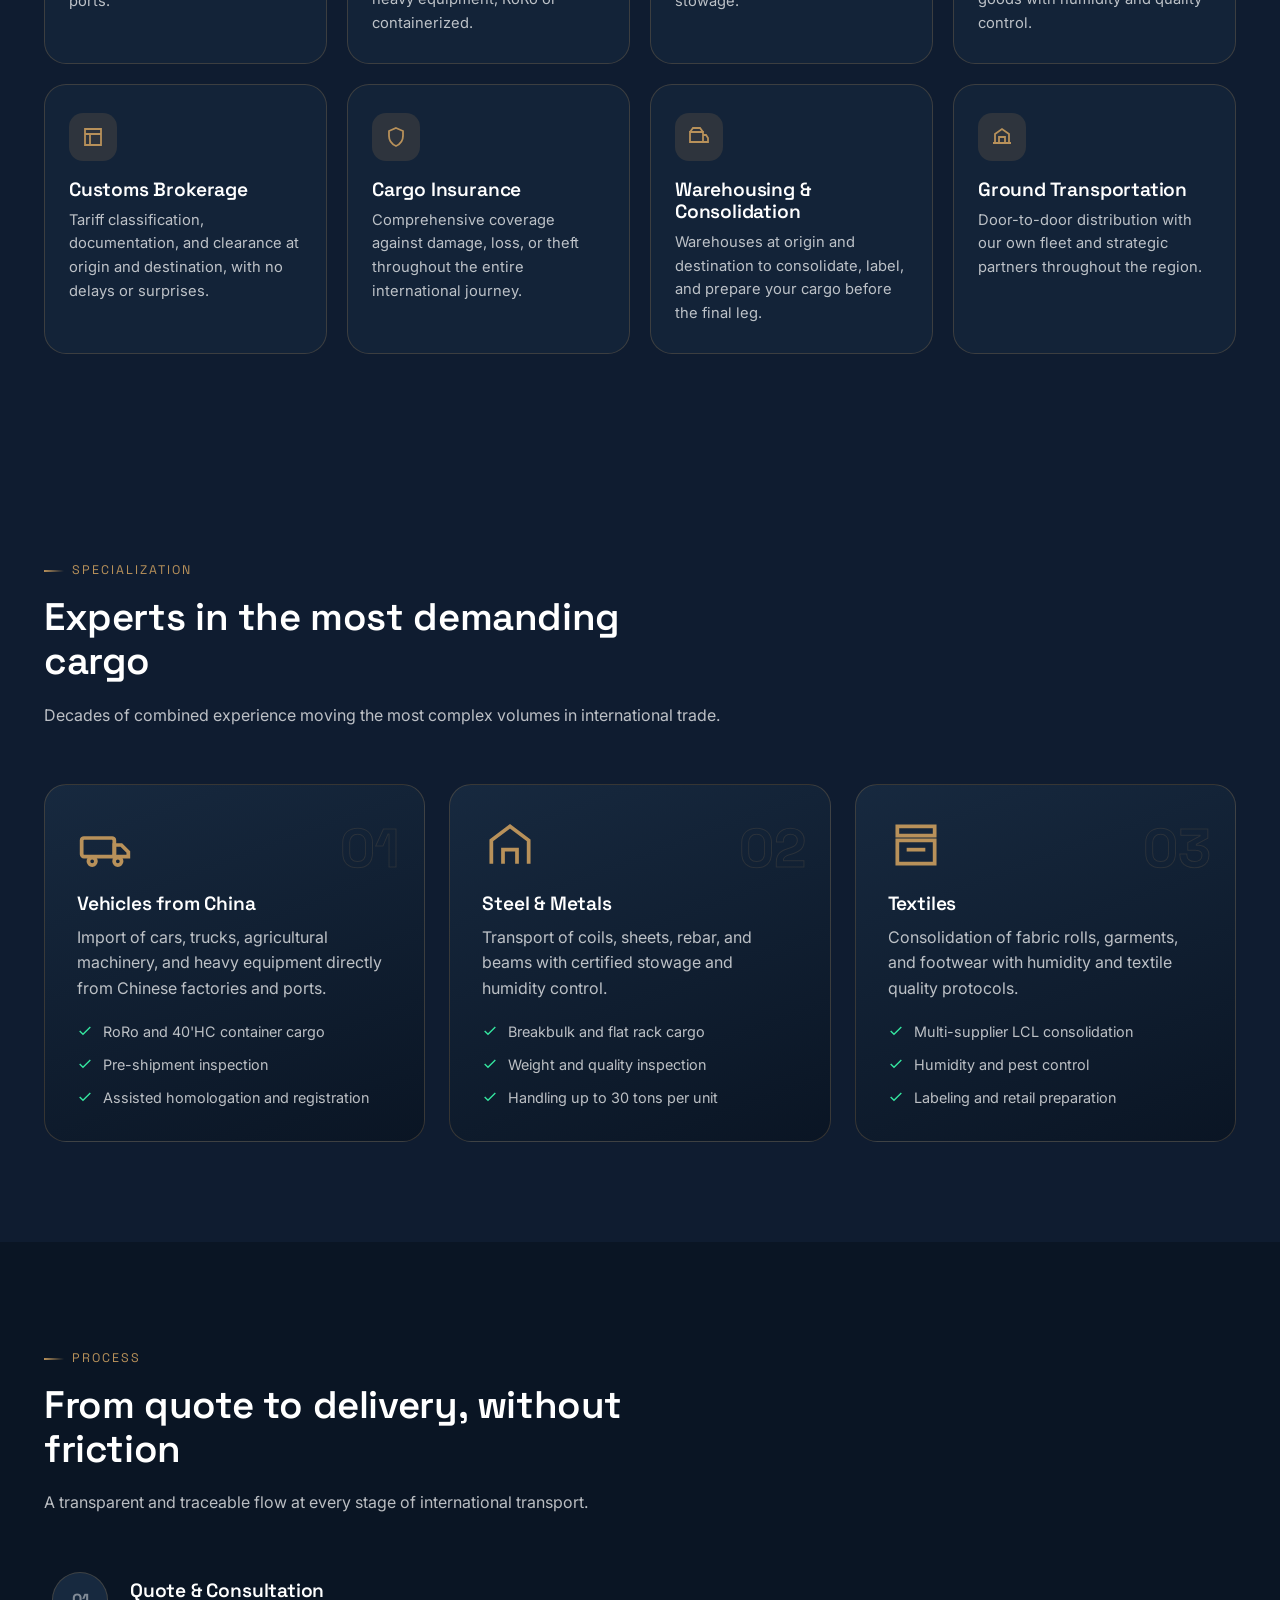
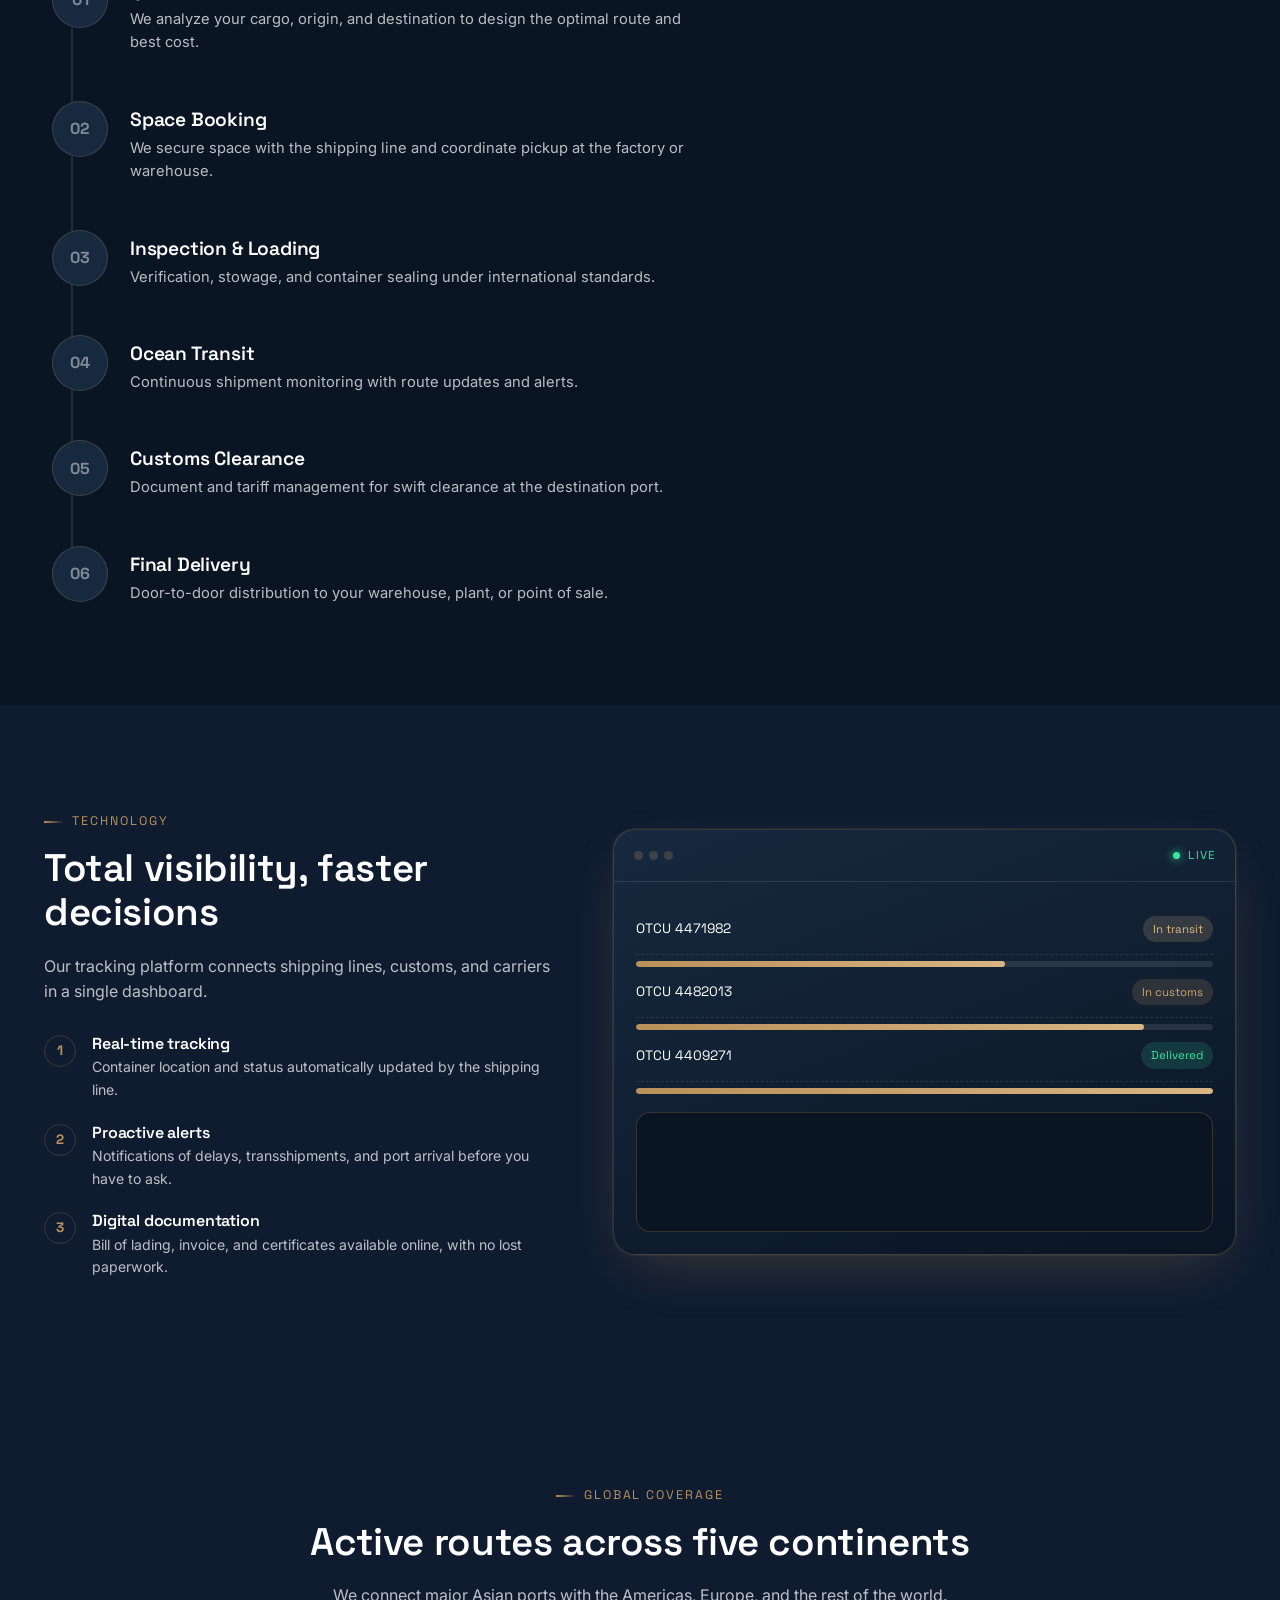
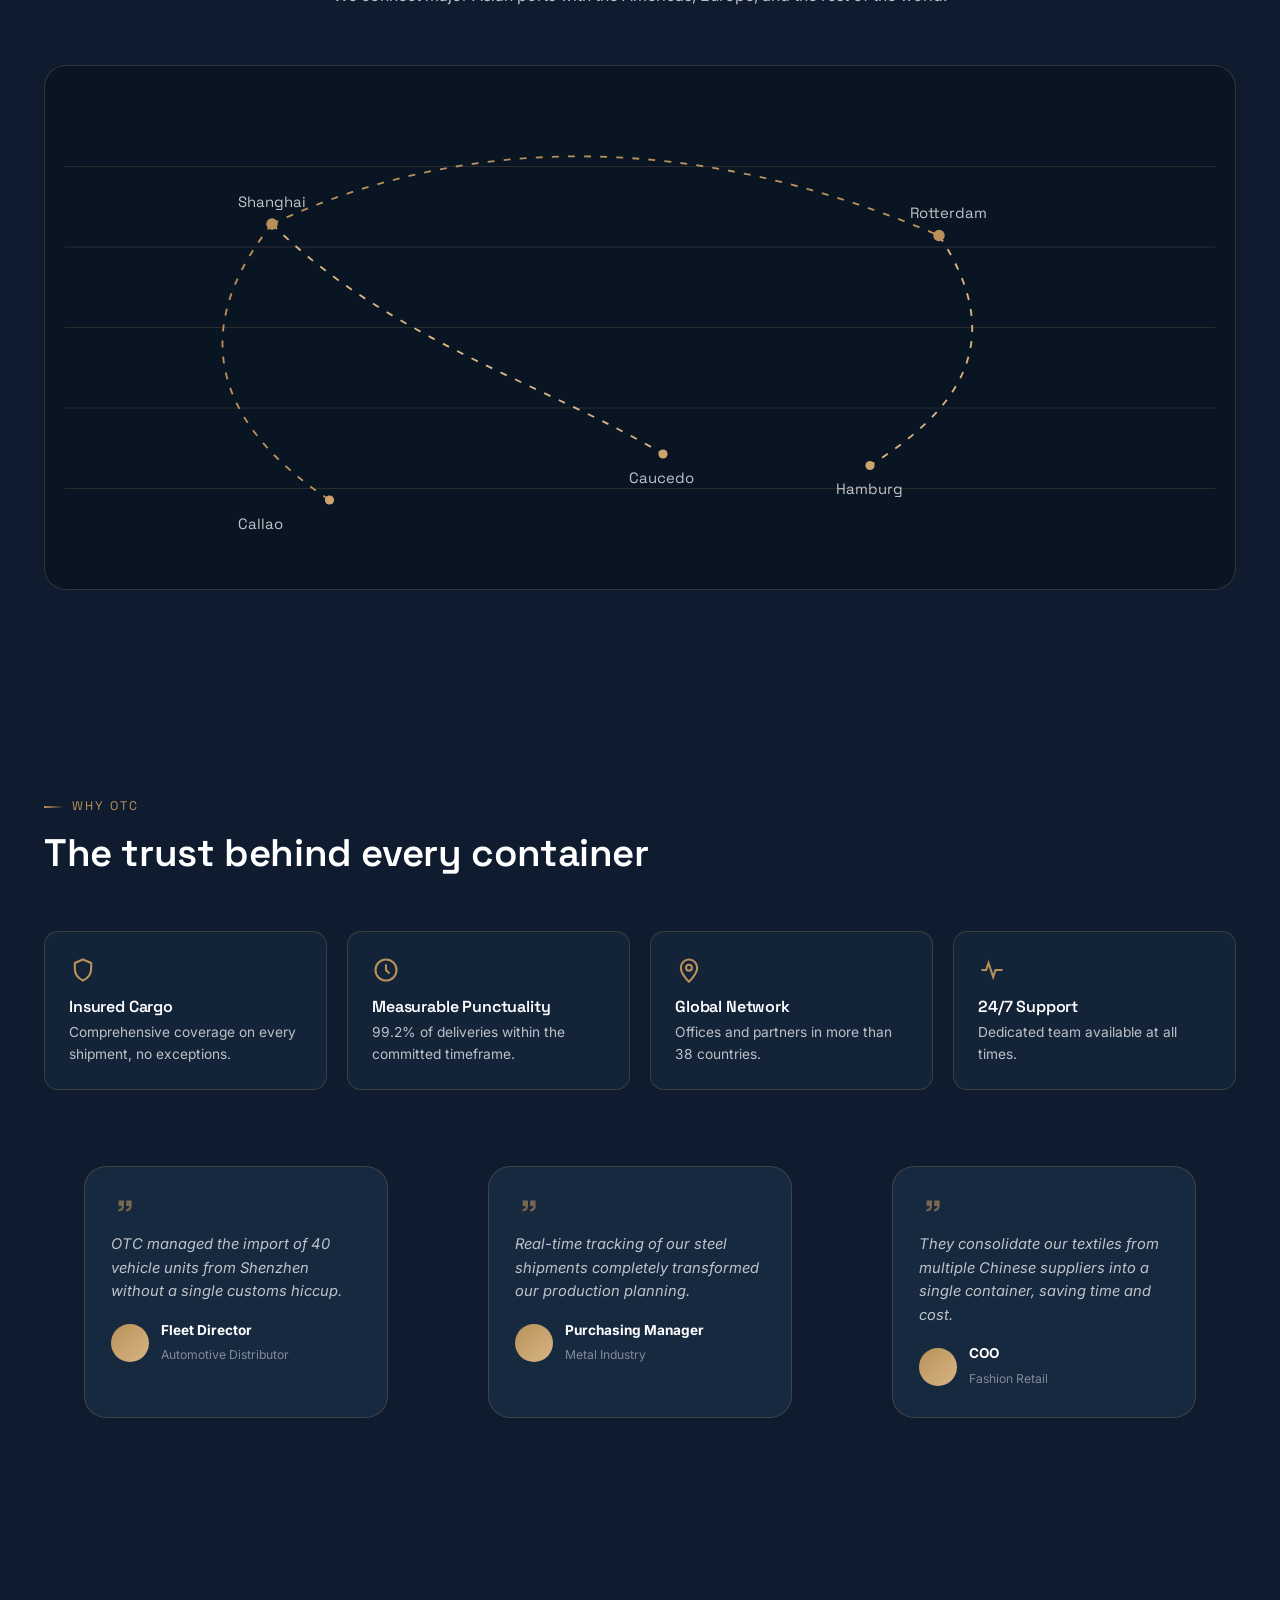
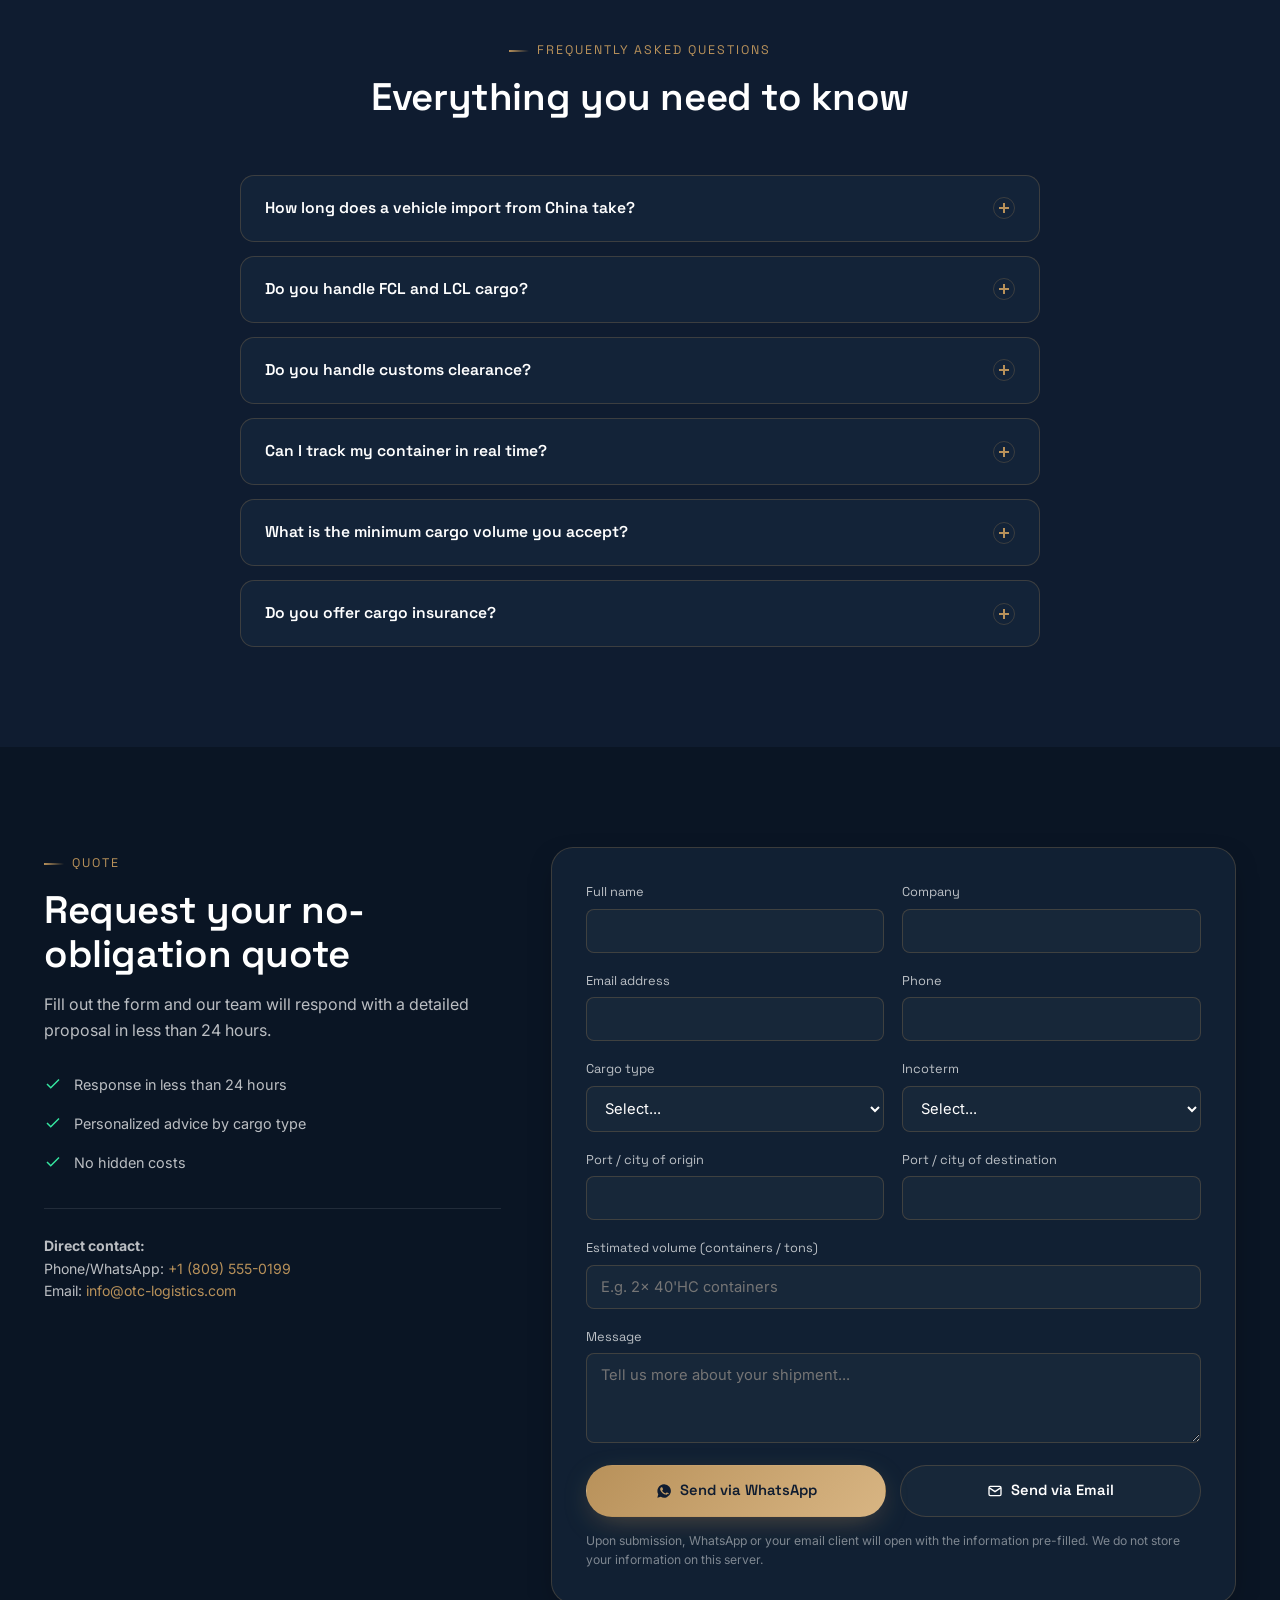
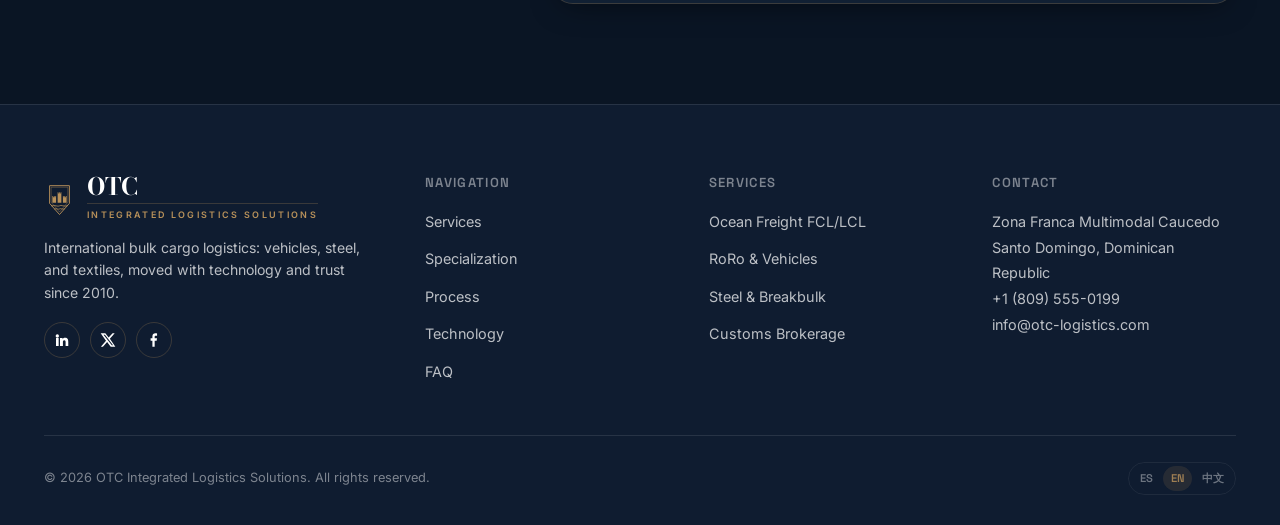
==== commit e47c47f7: "Cambios en etiqueta de estado" ====
--- a/en/index.html
+++ b/en/index.html
@@ -187,7 +187,7 @@
         <div class="ring"></div>
         <div class="ring r2"></div>
         <div class="badge b1"><svg viewBox="0 0 24 24" fill="none" stroke="currentColor" stroke-width="2"><path d="M2 4h6a4 4 0 014 4v13a3 3 0 00-3-3H2z"/><path d="M22 4h-6a4 4 0 00-4 4v13a3 3 0 013-3h7z"/></svg> 12+ years of combined experience</div>
-        <div class="badge b2"><svg viewBox="0 0 24 24" fill="none" stroke="currentColor" stroke-width="2"><rect x="3" y="7" width="13" height="10" rx="1"/><path d="M16 10h3l2 3v4h-5z"/><circle cx="7.5" cy="19" r="1.5"/><circle cx="17.5" cy="19" r="1.5"/></svg> Container in transit</div>
+        <div class="badge b2"><svg viewBox="0 0 24 24" fill="none" stroke="currentColor" stroke-width="2"><circle cx="12" cy="12" r="7"/><circle cx="12" cy="12" r="2.5"/><path d="M12 2v3M12 19v3M2 12h3M19 12h3"/></svg> Operation under control</div>
         <div class="badge b3"><svg viewBox="0 0 24 24" fill="none" stroke="currentColor" stroke-width="2"><path d="M12 22s7-6.5 7-12a7 7 0 10-14 0c0 5.5 7 12 7 12z"/><circle cx="12" cy="10" r="2.5"/></svg> Origin → Destination · Coordinated operation</div>
       </div>
     </div>
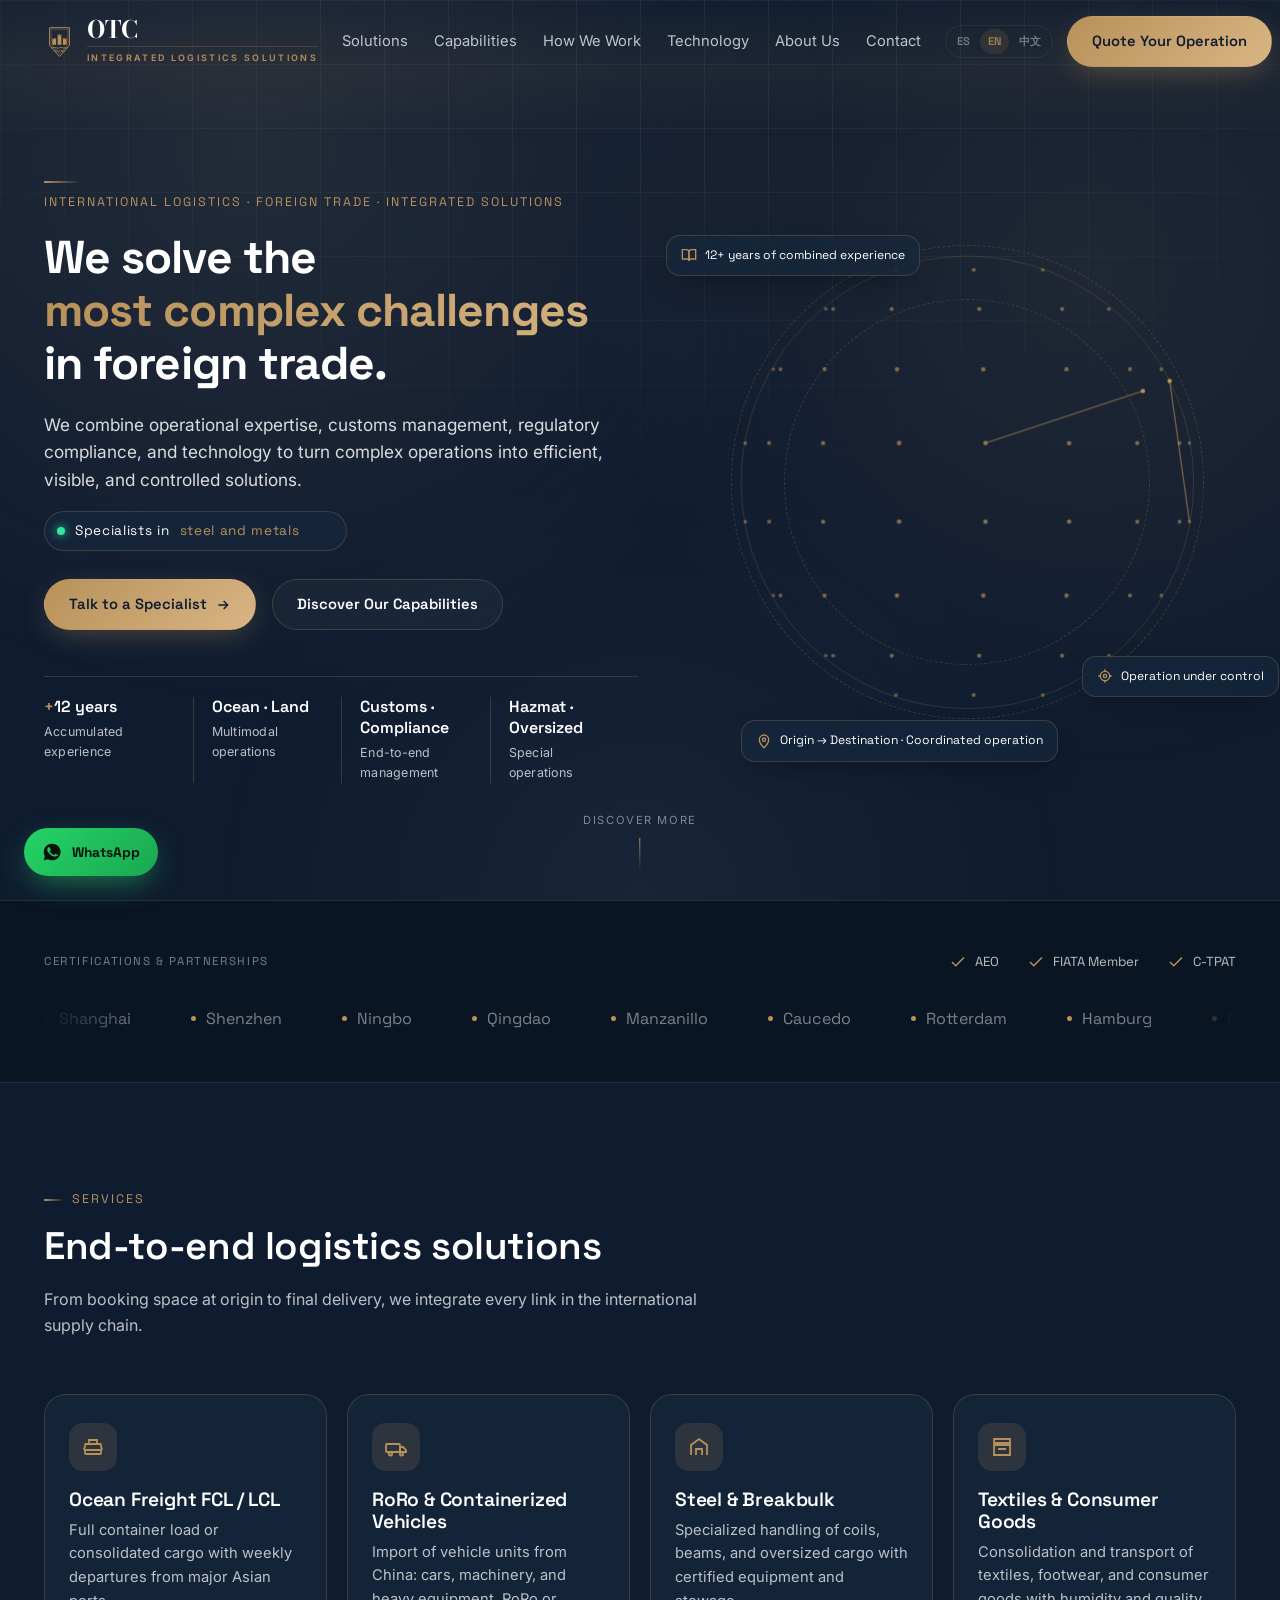
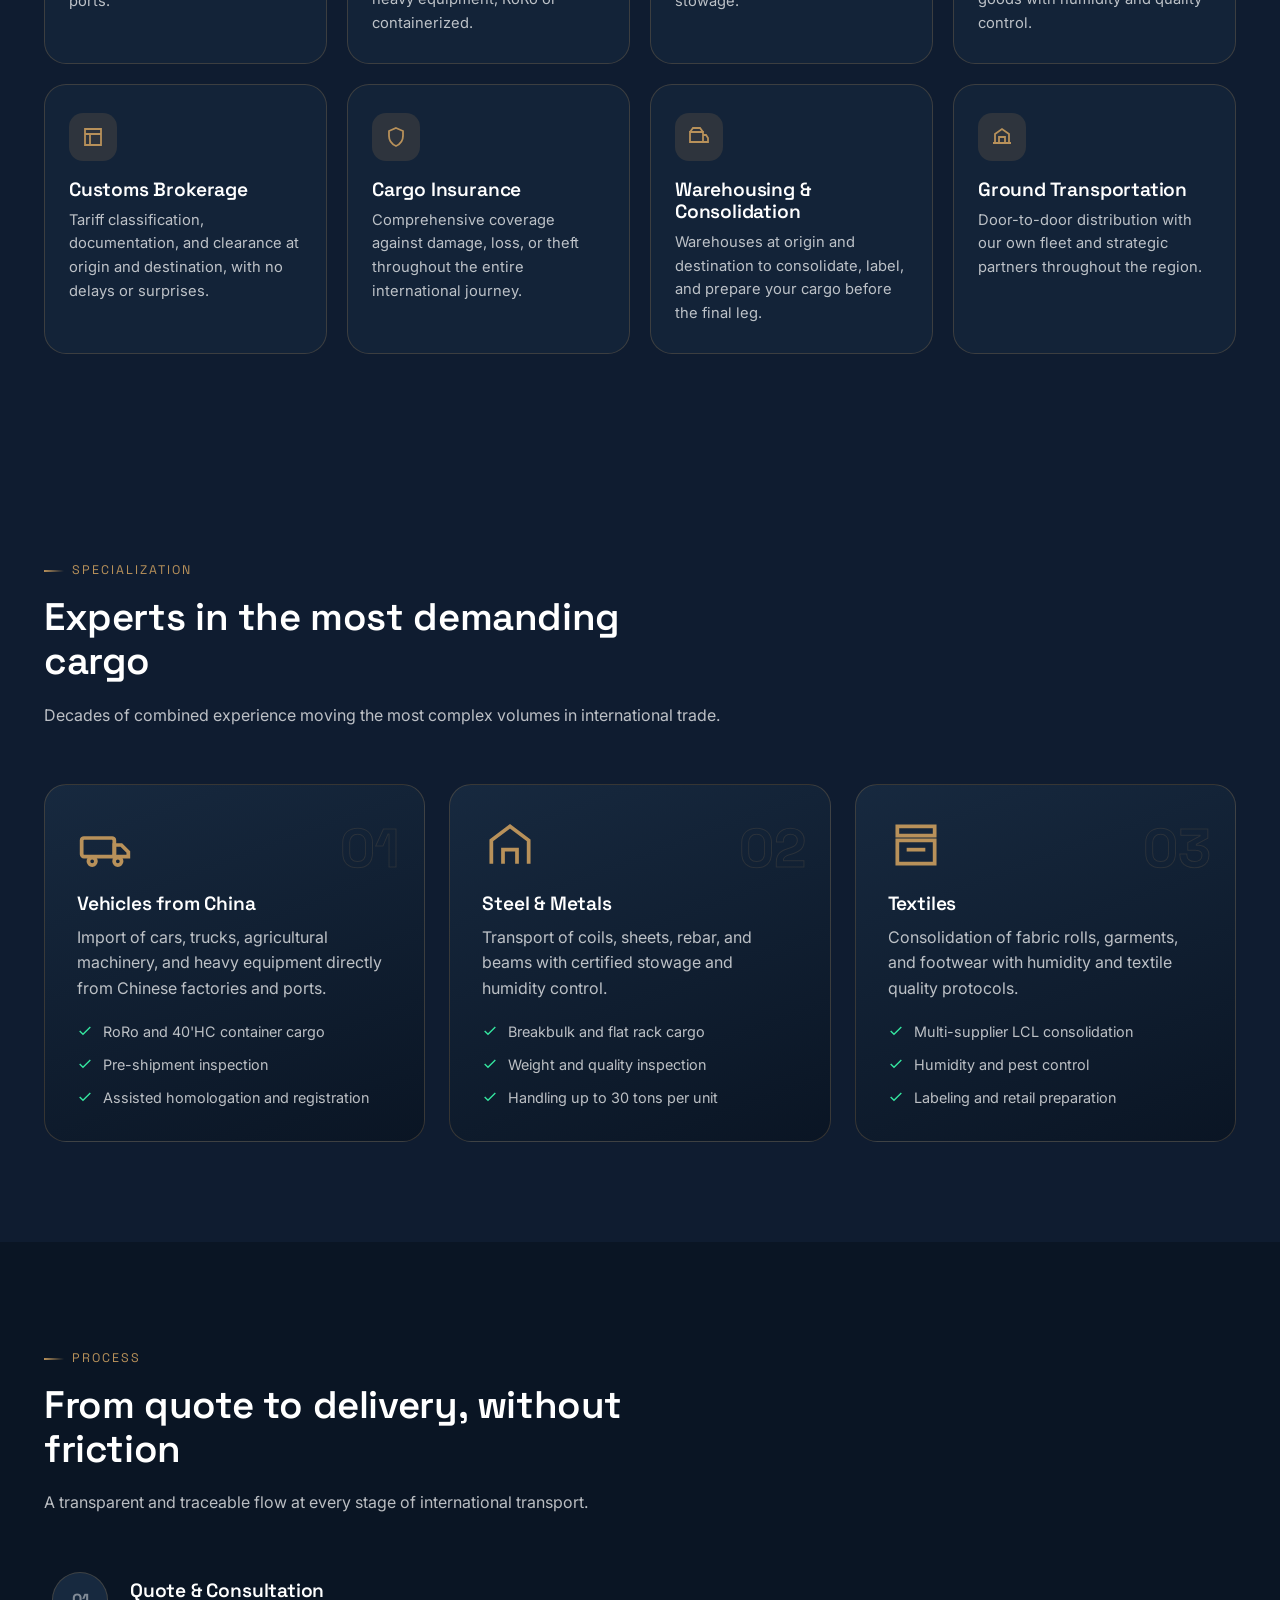
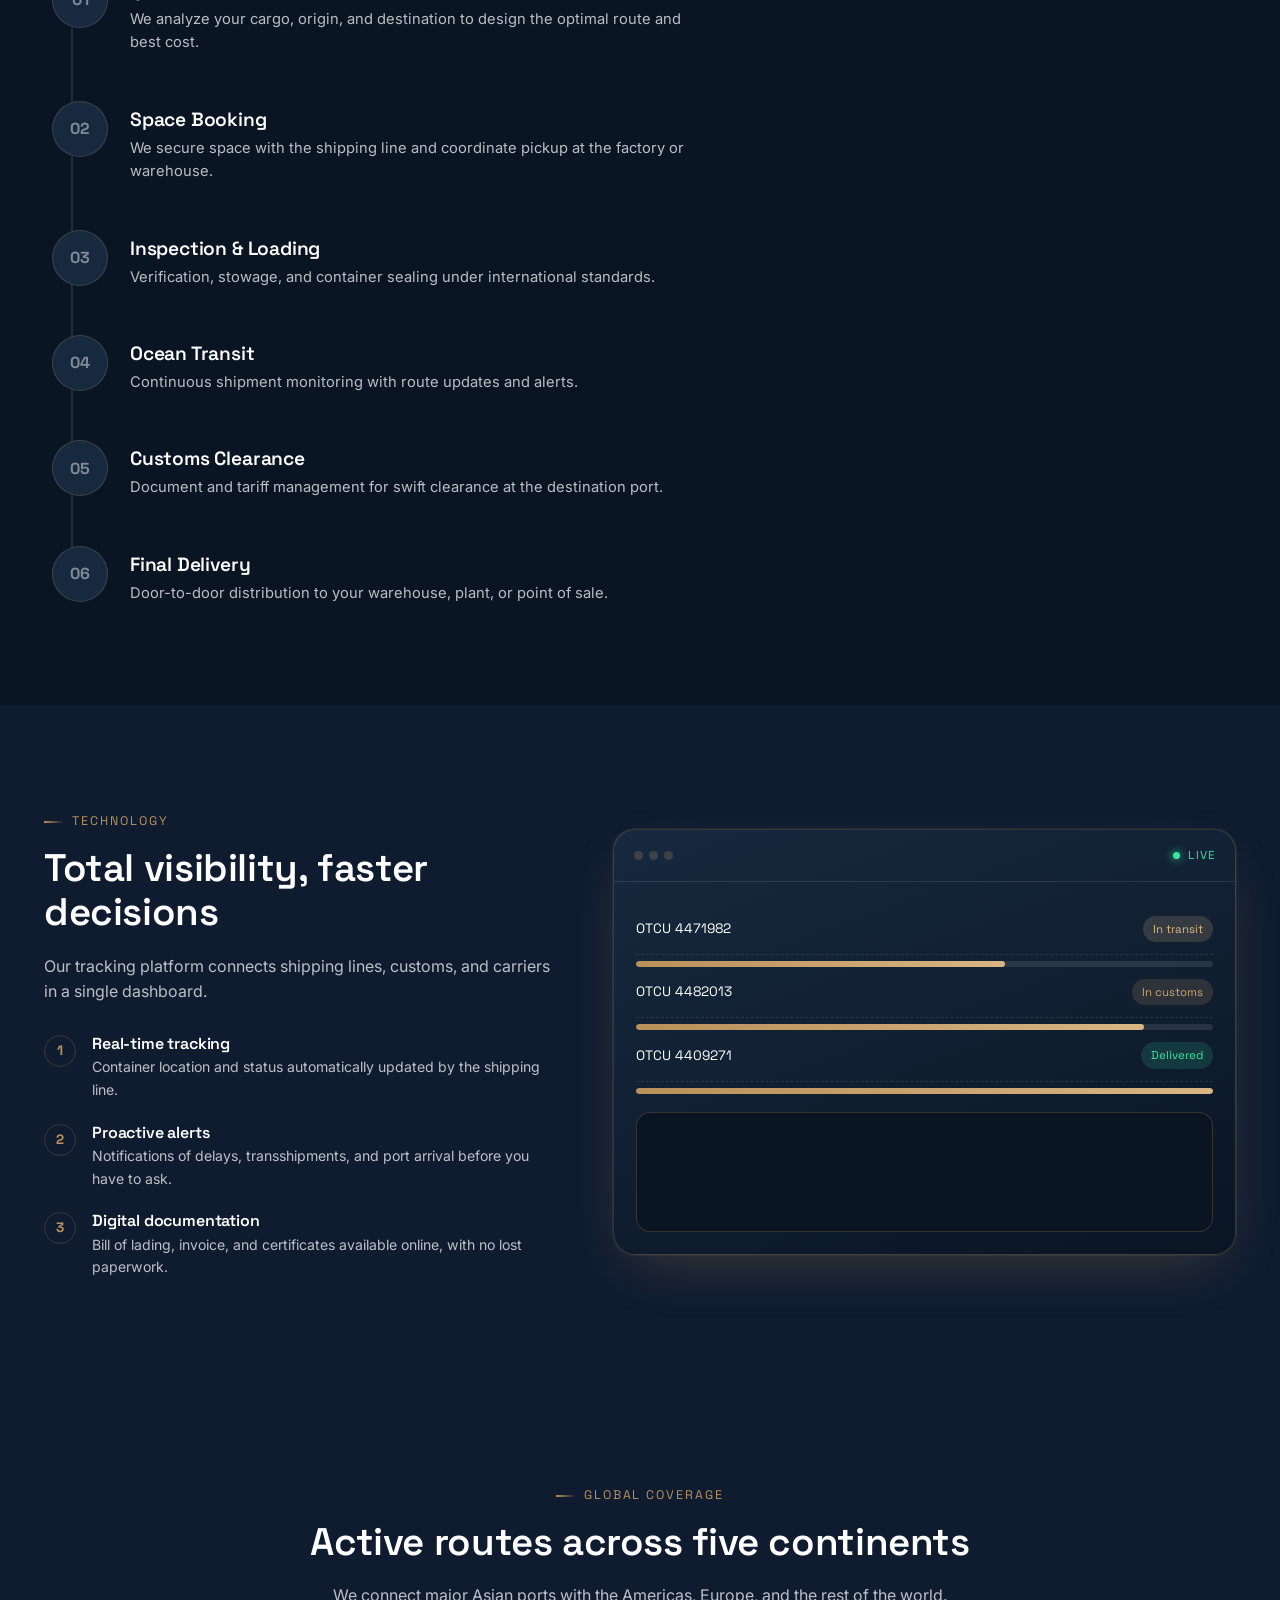
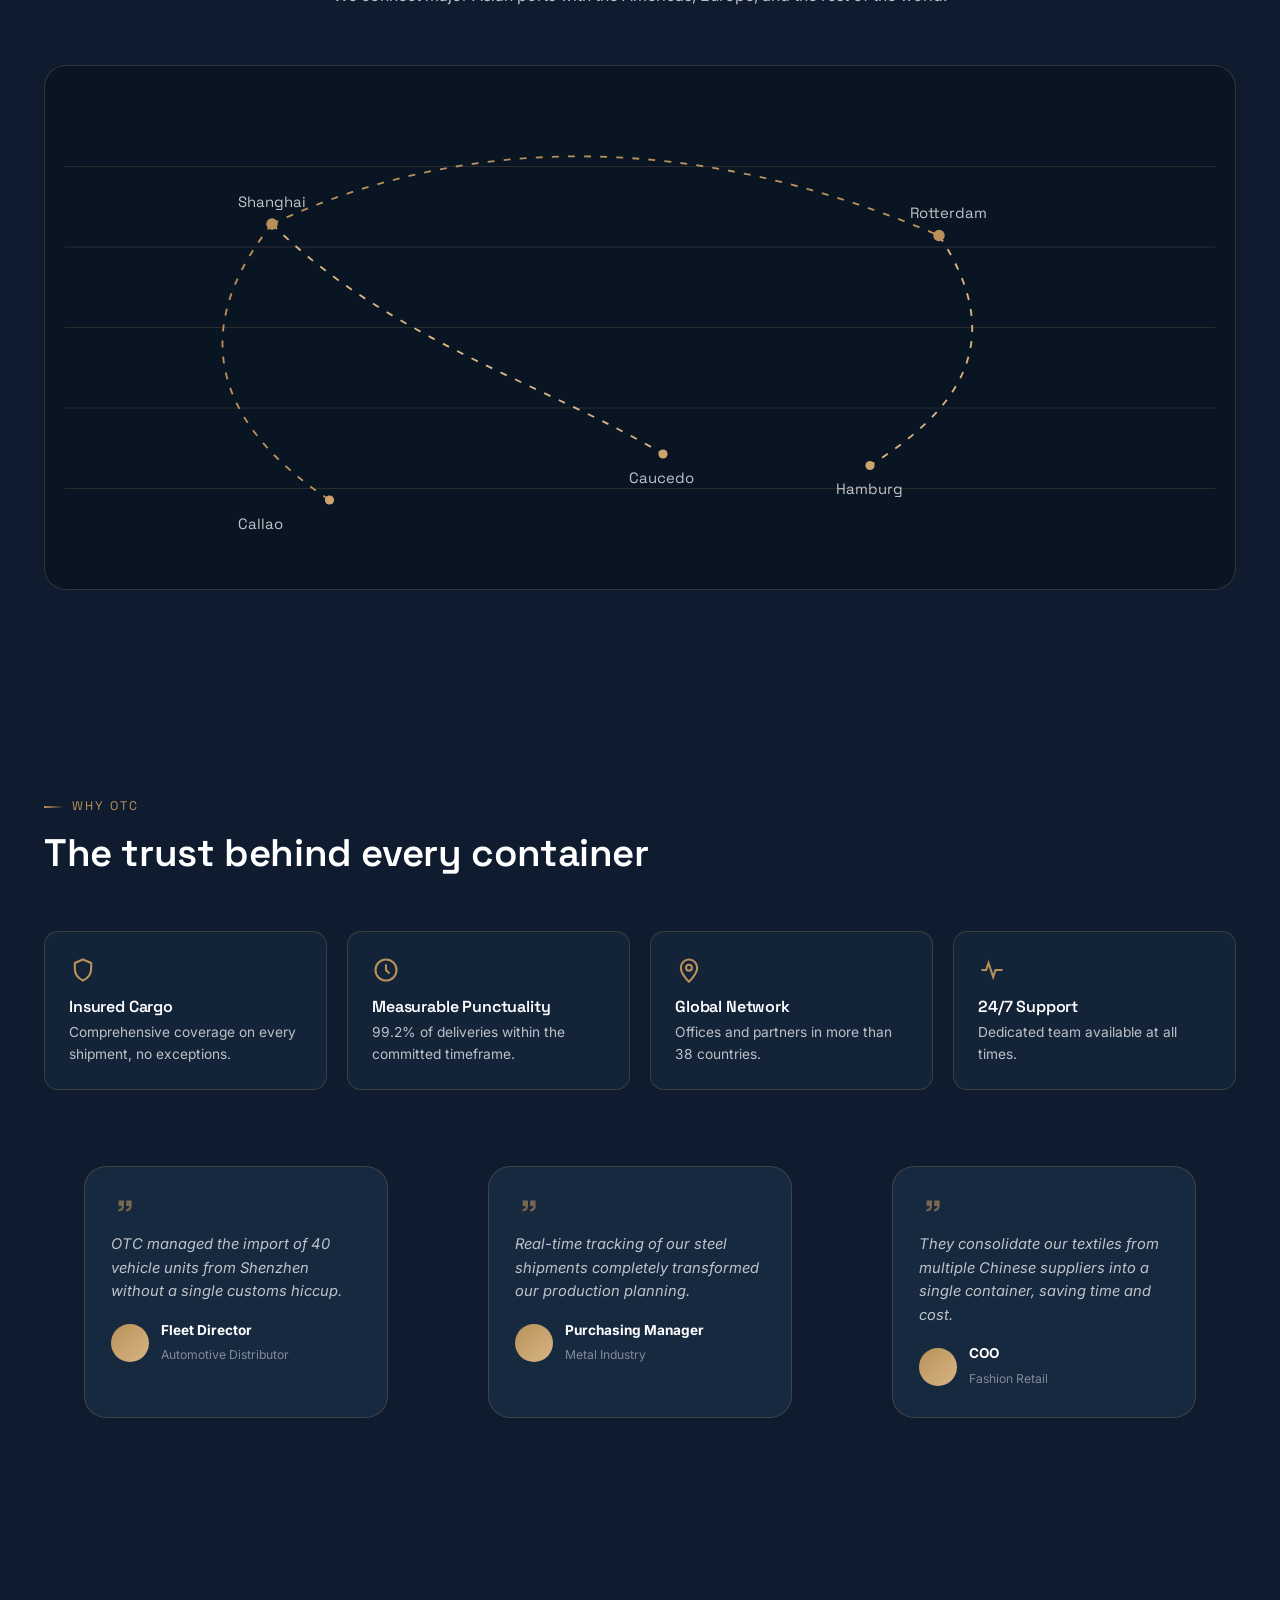
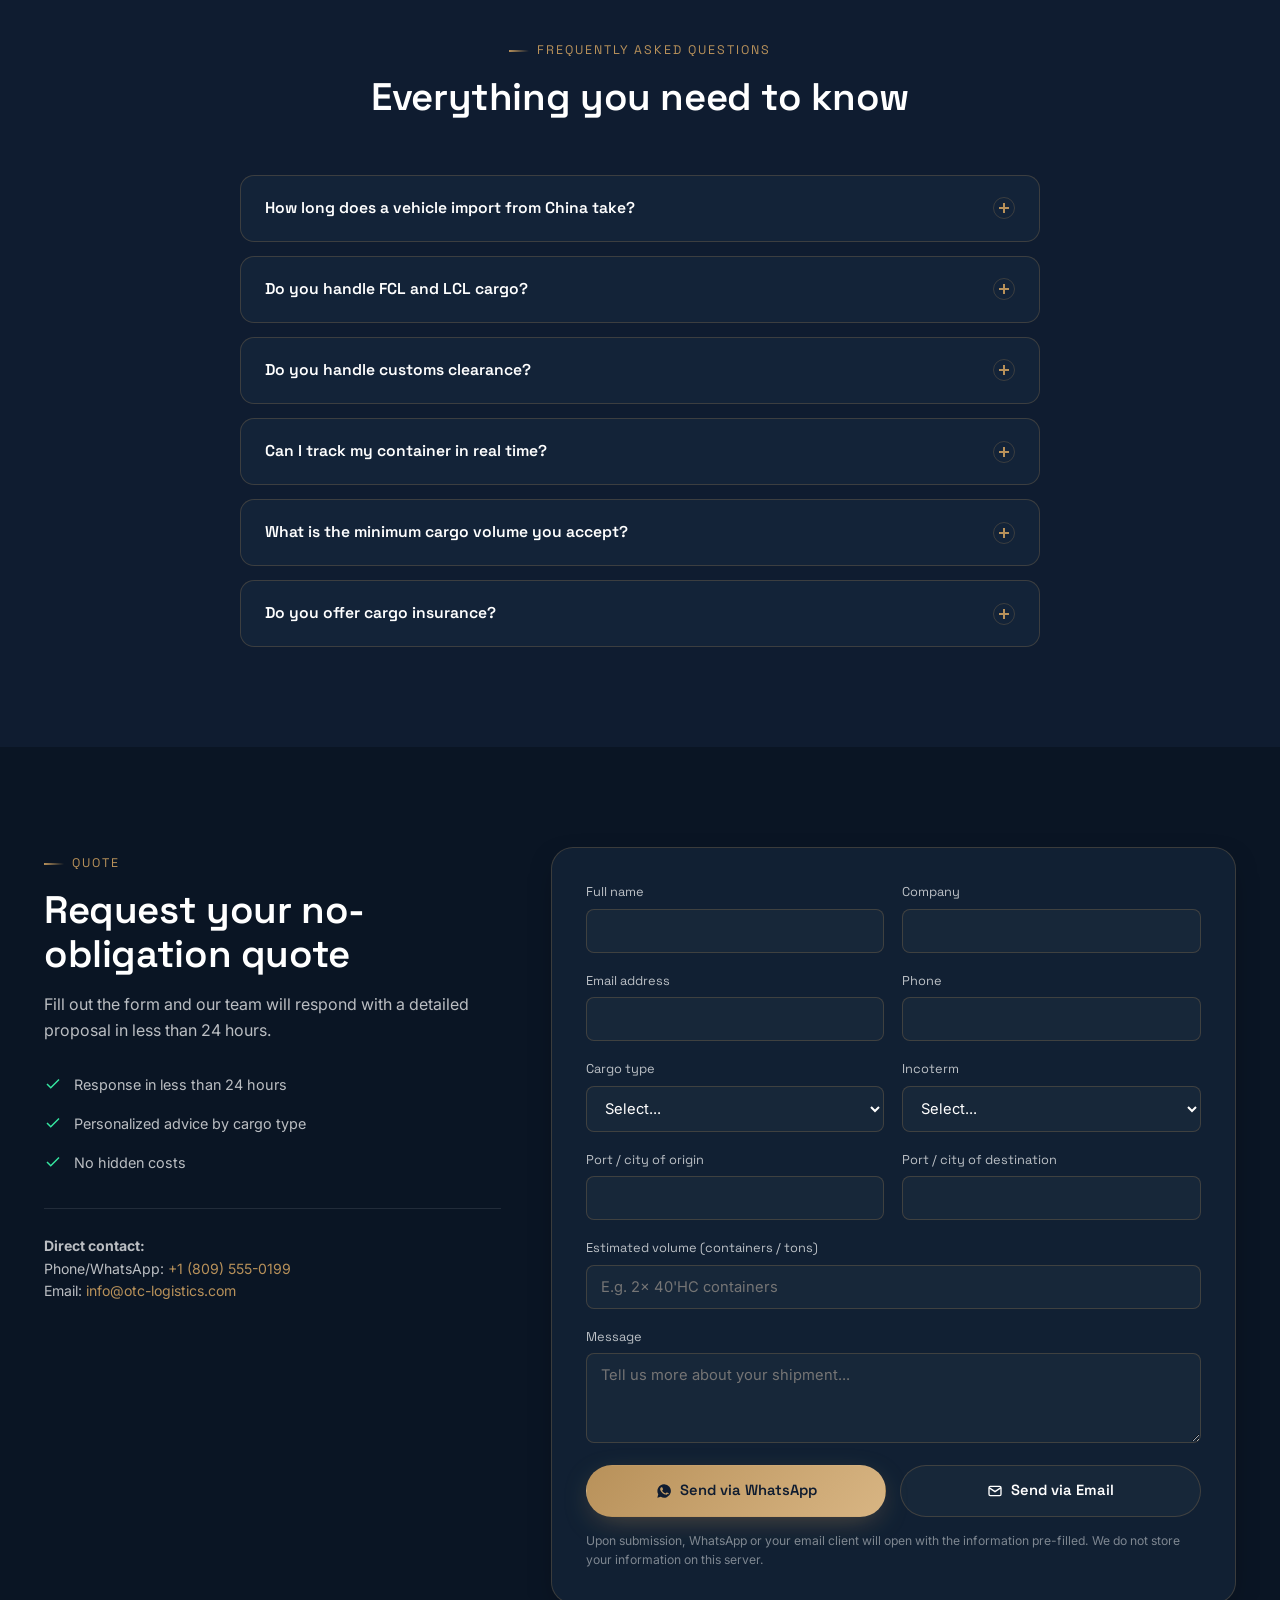
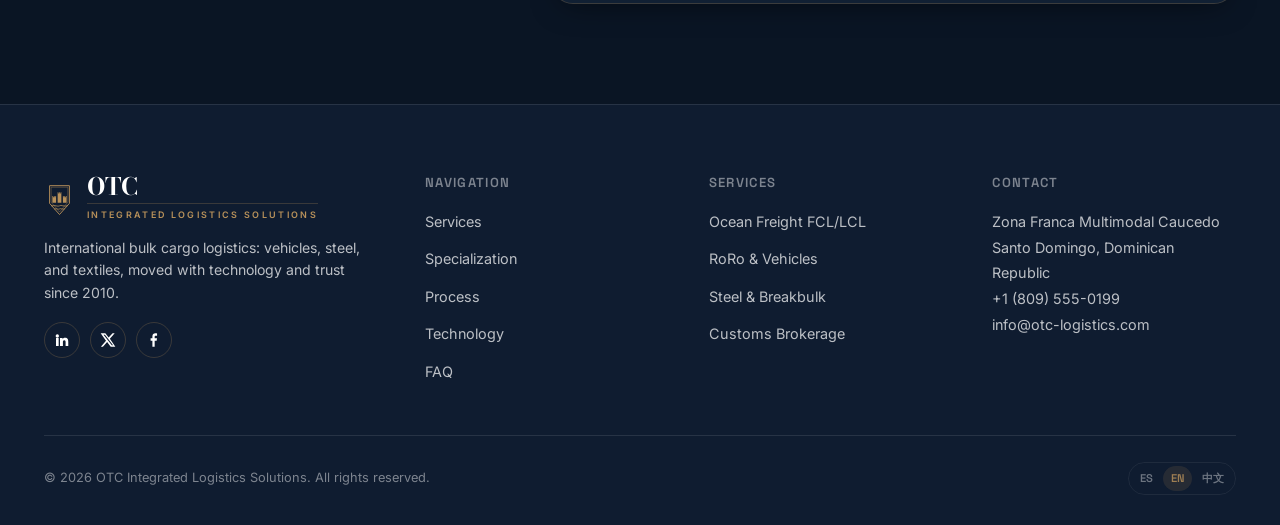
==== commit 23c39f36: "Cambios en indicadores inferiores" ====
--- a/en/index.html
+++ b/en/index.html
@@ -175,10 +175,10 @@
         </div>
 
         <div class="hero-kpis">
-          <div class="kpi"><b><span data-counter="12500">0</span><span class="suffix">+</span></b><span>TEUs moved per year</span></div>
-          <div class="kpi"><b><span data-counter="38">0</span><span class="suffix">+</span></b><span>Countries connected</span></div>
-          <div class="kpi"><b><span data-counter="99.2">0</span><span class="suffix">%</span></b><span>On-time deliveries</span></div>
-          <div class="kpi"><b><span data-counter="24">0</span><span class="suffix">/7</span></b><span>Cargo visibility</span></div>
+          <div class="kpi"><b><span class="suffix">+</span>12 years</b><span>Accumulated experience</span></div>
+          <div class="kpi"><b>Ocean · Land</b><span>Multimodal operations</span></div>
+          <div class="kpi"><b>Customs · Compliance</b><span>End-to-end management</span></div>
+          <div class="kpi"><b>Hazmat · Oversized</b><span>Special operations</span></div>
         </div>
       </div>
 
--- a/assets/css/styles.css
+++ b/assets/css/styles.css
@@ -250,12 +250,17 @@
 .hero-rotator [data-rotator]{ color: var(--cyan); min-width: 150px; }
 .hero-cta{ display:flex; flex-wrap:wrap; gap: 16px; margin-bottom: 46px; }
 
-.hero-kpis{ display:grid; grid-template-columns: repeat(4, auto); gap: 30px; }
+.hero-kpis{
+  display:grid; grid-template-columns: repeat(4, minmax(0,1fr)); gap: 0;
+  border-top:1px solid var(--panel-border); padding-top: 20px;
+}
+.kpi{ padding: 0 18px; border-left:1px solid var(--panel-border); display:flex; flex-direction:column; gap:4px; }
+.kpi:first-child{ padding-left:0; border-left:0; }
 .kpi b{
-  display:block; font-family: var(--font-display); font-size: 1.9rem; font-weight:700; color: var(--ink);
+  display:block; font-family: var(--font-display); font-size: 1rem; font-weight:600; line-height:1.3; color: var(--ink);
 }
 .kpi b .suffix{ color: var(--cyan); }
-.kpi span{ font-size: .8rem; color: var(--ink-faint); }
+.kpi > span{ font-size: .78rem; color: var(--ink-dim); letter-spacing:.02em; }
 
 .hero-visual{ position:relative; aspect-ratio: 1/1; }
 .hero-visual canvas{ width:100%; height:100%; display:block; }
@@ -527,7 +532,9 @@
 @media (max-width: 860px){
   .hero-grid{ grid-template-columns:1fr; }
   .hero-visual{ max-width: 420px; margin: 0 auto; order:-1; }
-  .hero-kpis{ grid-template-columns: repeat(2, auto); row-gap: 24px; }
+  .hero-kpis{ grid-template-columns: repeat(2, minmax(0,1fr)); row-gap: 18px; }
+  .kpi:nth-child(odd){ padding-left:0; border-left:0; }
+  .kpi:nth-child(even){ border-left:1px solid var(--panel-border); }
   .nav-primary{
     position:fixed; inset: 64px 0 0 0; height: calc(100svh - 64px); background: rgba(15,28,48,.97);
     backdrop-filter: blur(20px); flex-direction:column; justify-content:flex-start; padding: 40px 24px; gap: 26px;
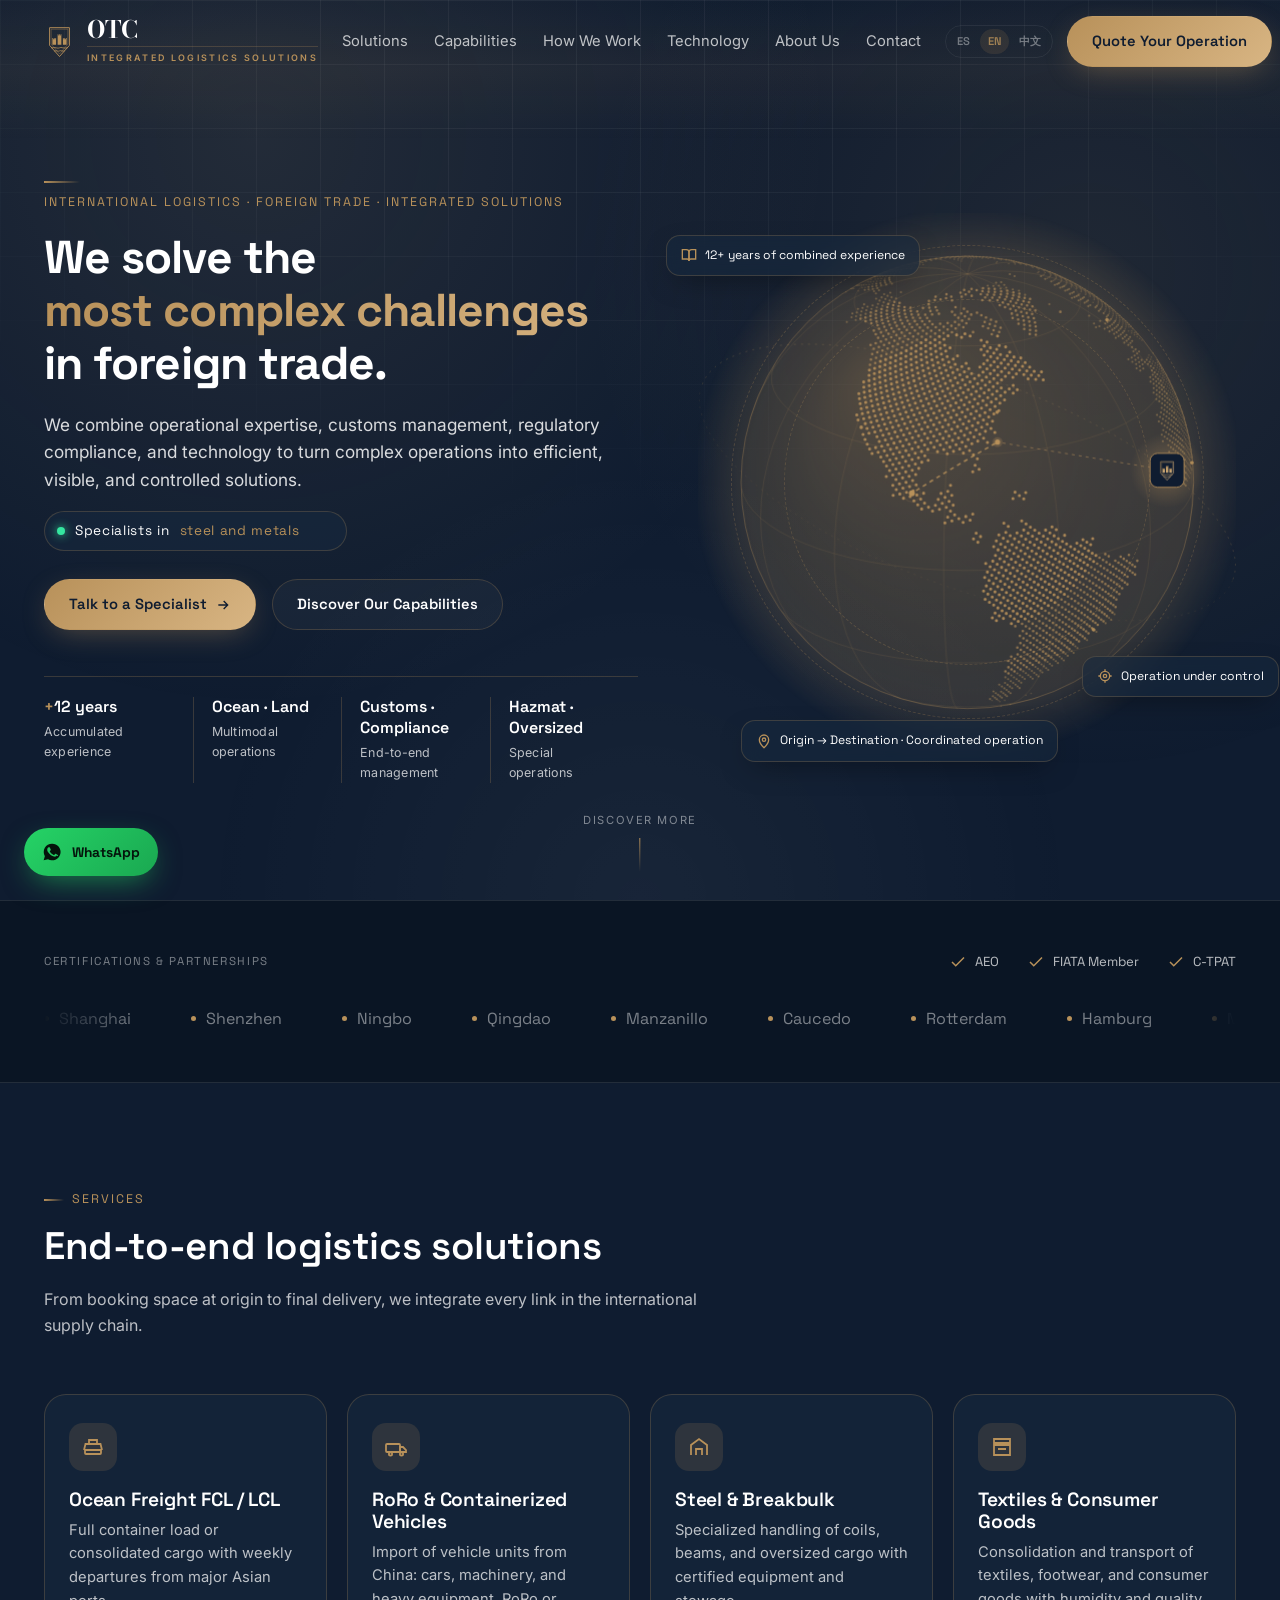
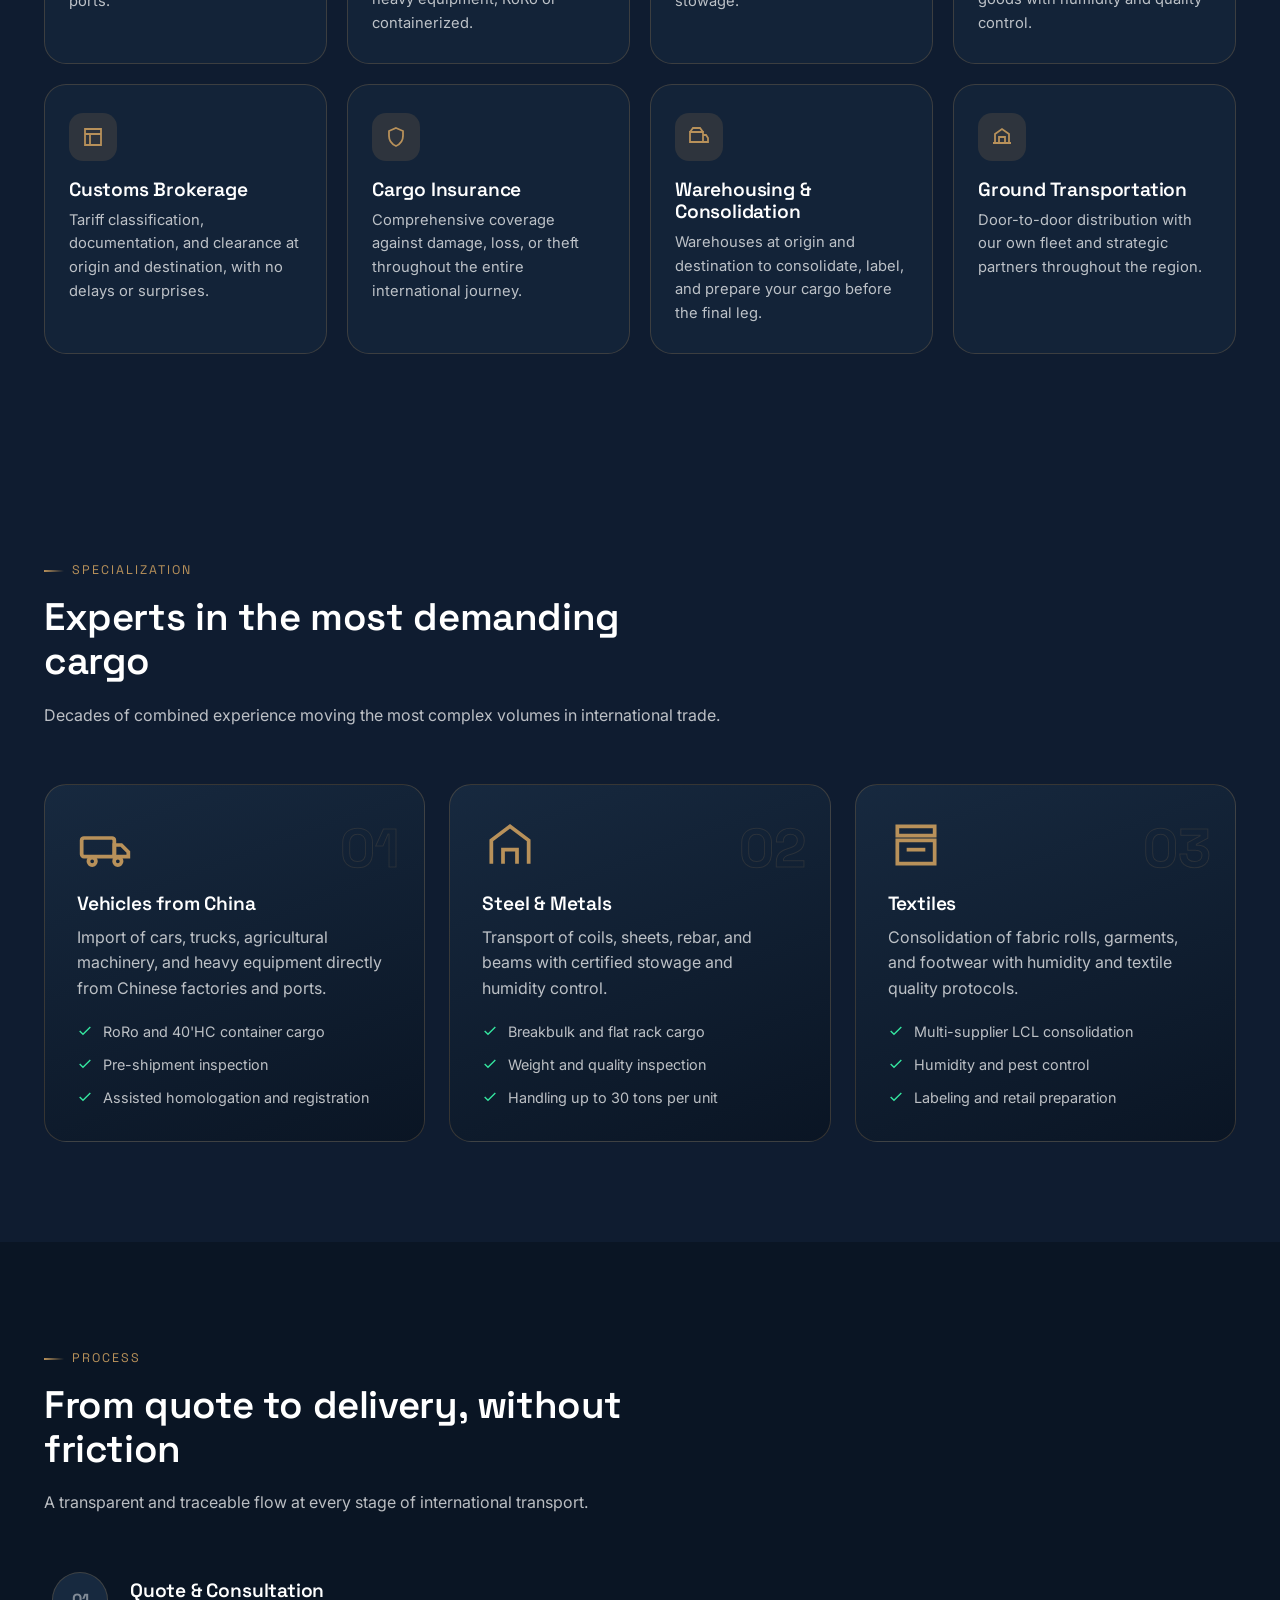
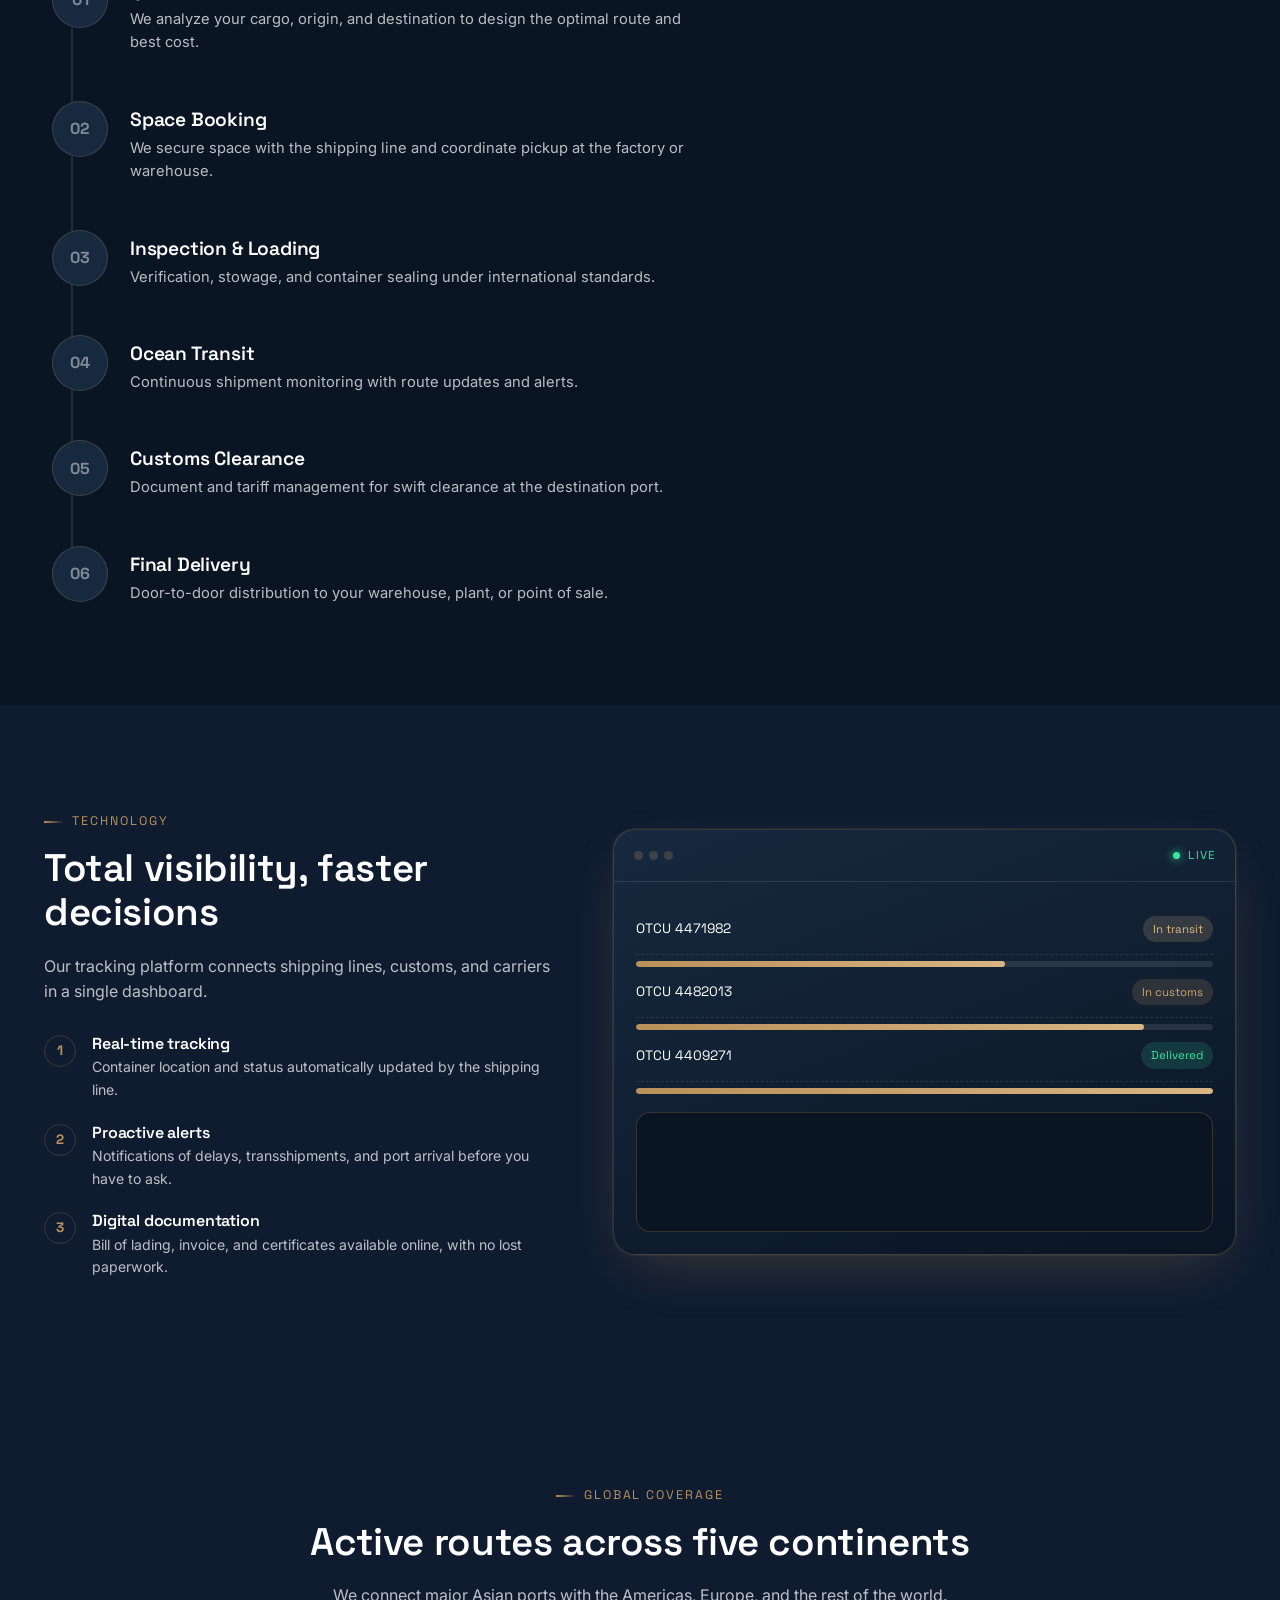
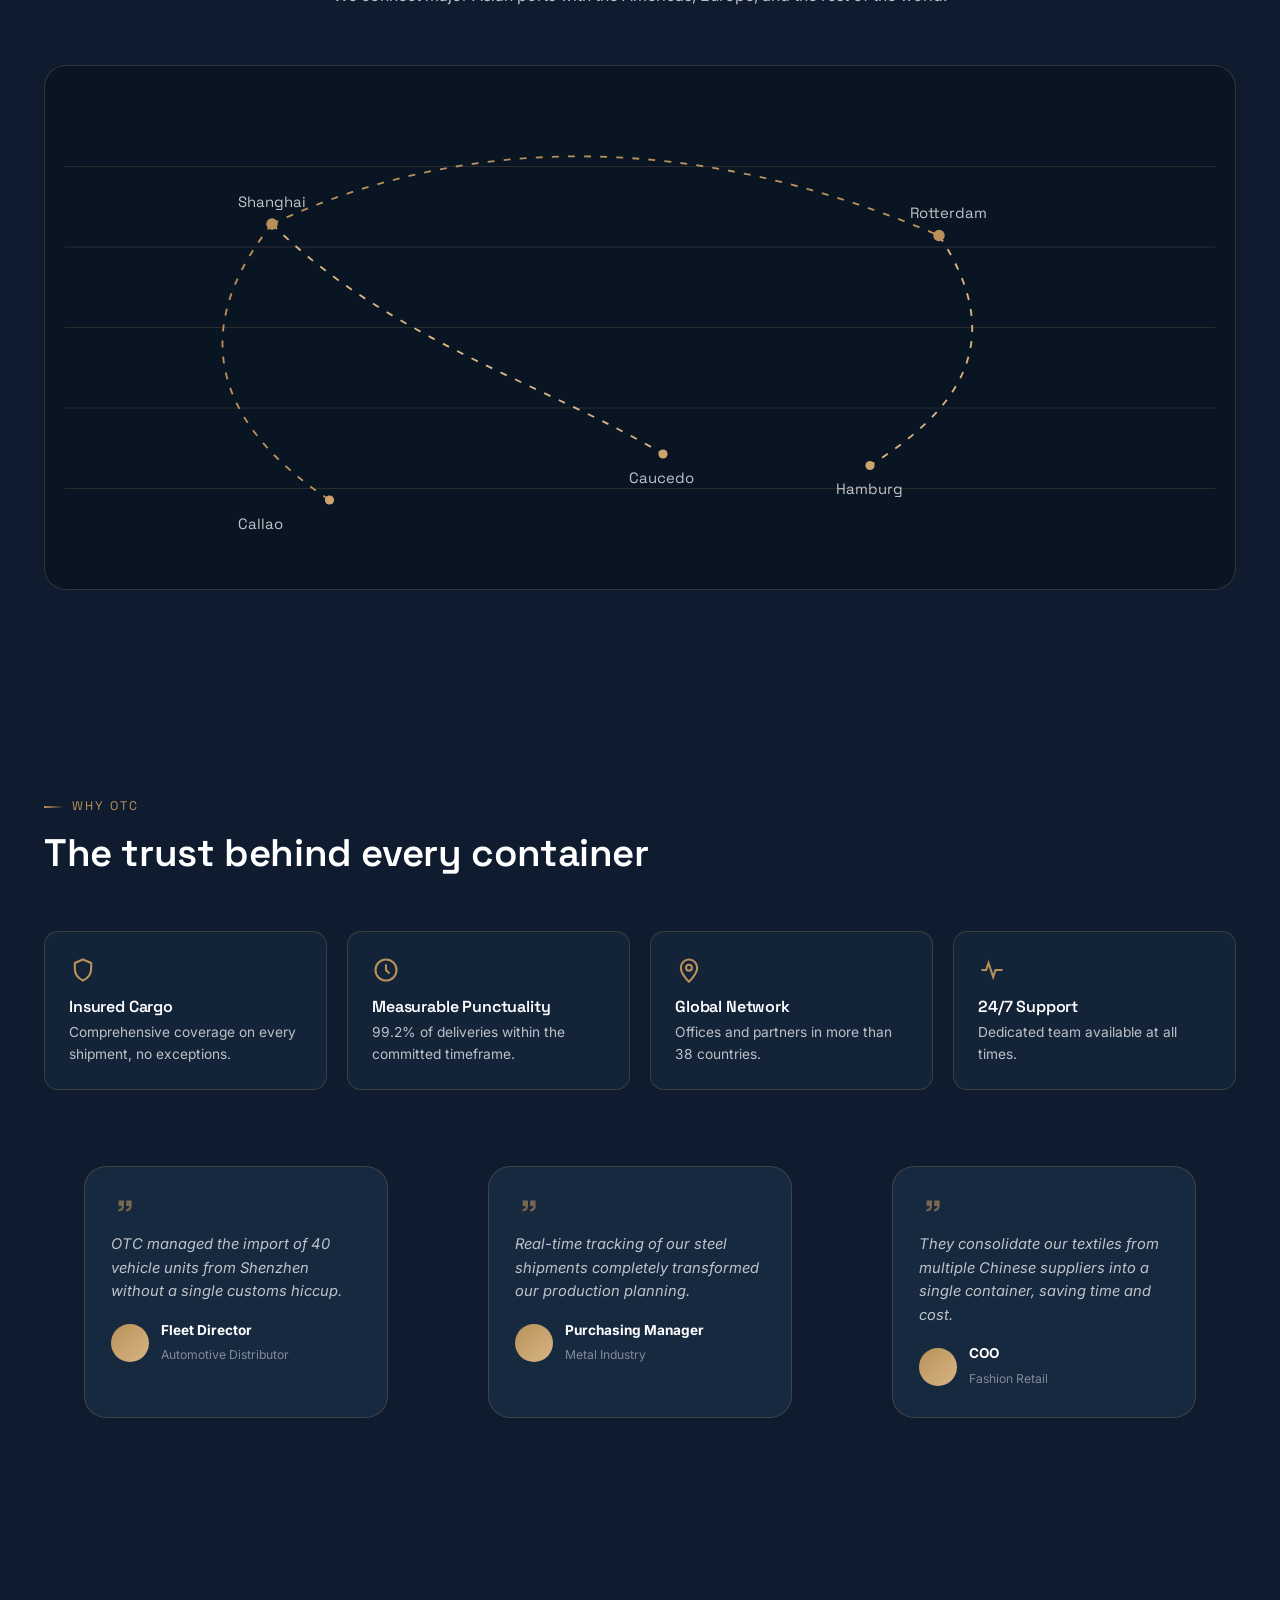
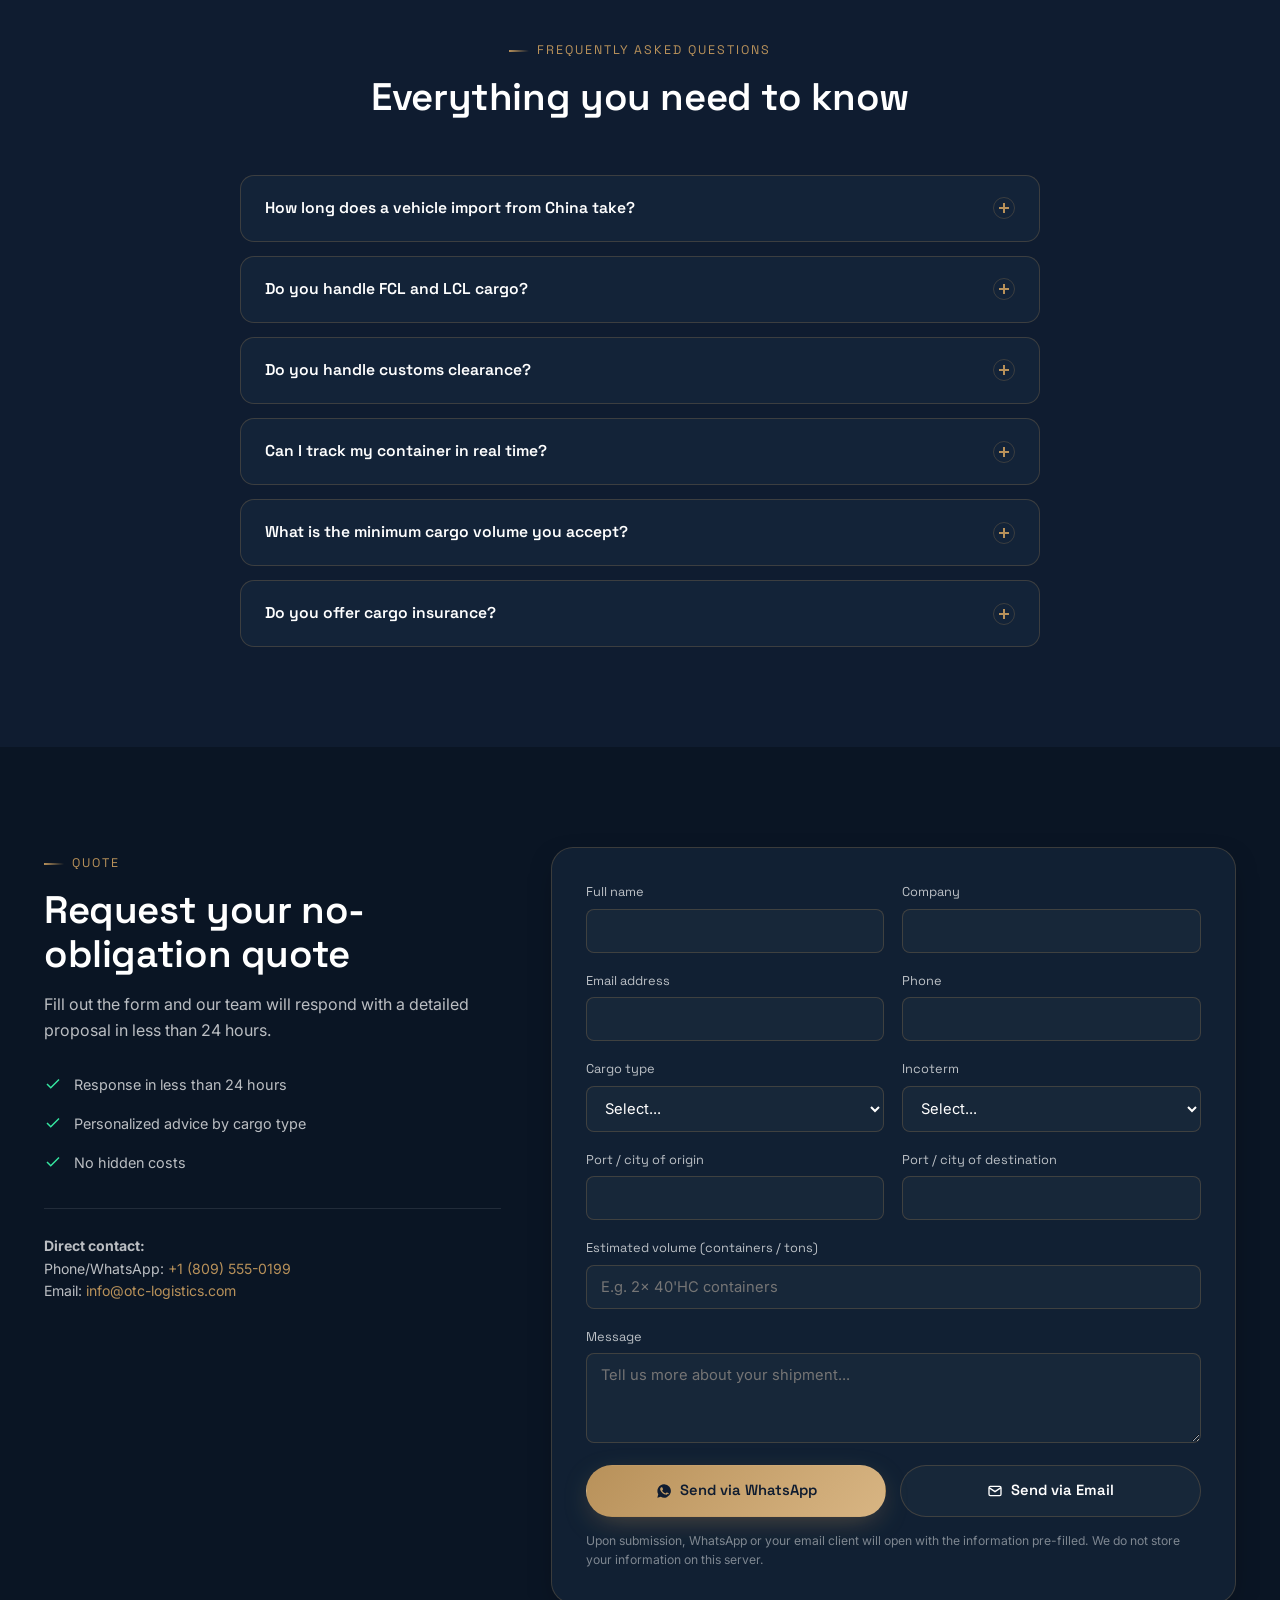
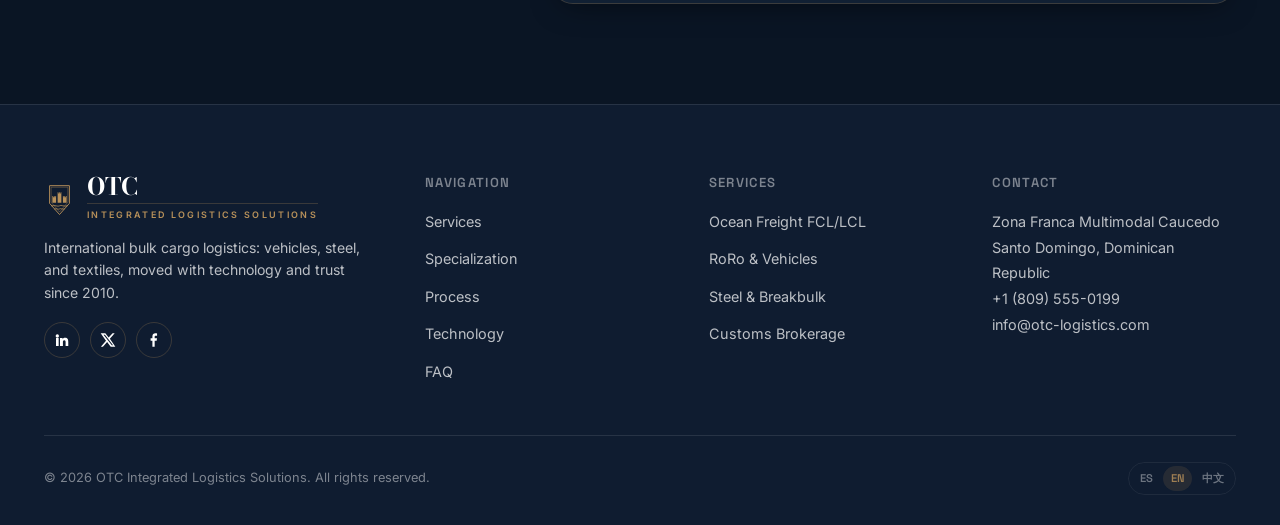
==== commit 8eb5abe9: "Se agrega satelite con el logo de OTC" ====
--- a/en/index.html
+++ b/en/index.html
@@ -183,7 +183,7 @@
       </div>
 
       <div class="hero-visual" aria-hidden="true">
-        <canvas data-globe></canvas>
+        <canvas data-globe data-globe-logo="../assets/img/favicon.svg"></canvas>
         <div class="ring"></div>
         <div class="ring r2"></div>
         <div class="badge b1"><svg viewBox="0 0 24 24" fill="none" stroke="currentColor" stroke-width="2"><path d="M2 4h6a4 4 0 014 4v13a3 3 0 00-3-3H2z"/><path d="M22 4h-6a4 4 0 00-4 4v13a3 3 0 013-3h7z"/></svg> 12+ years of combined experience</div>
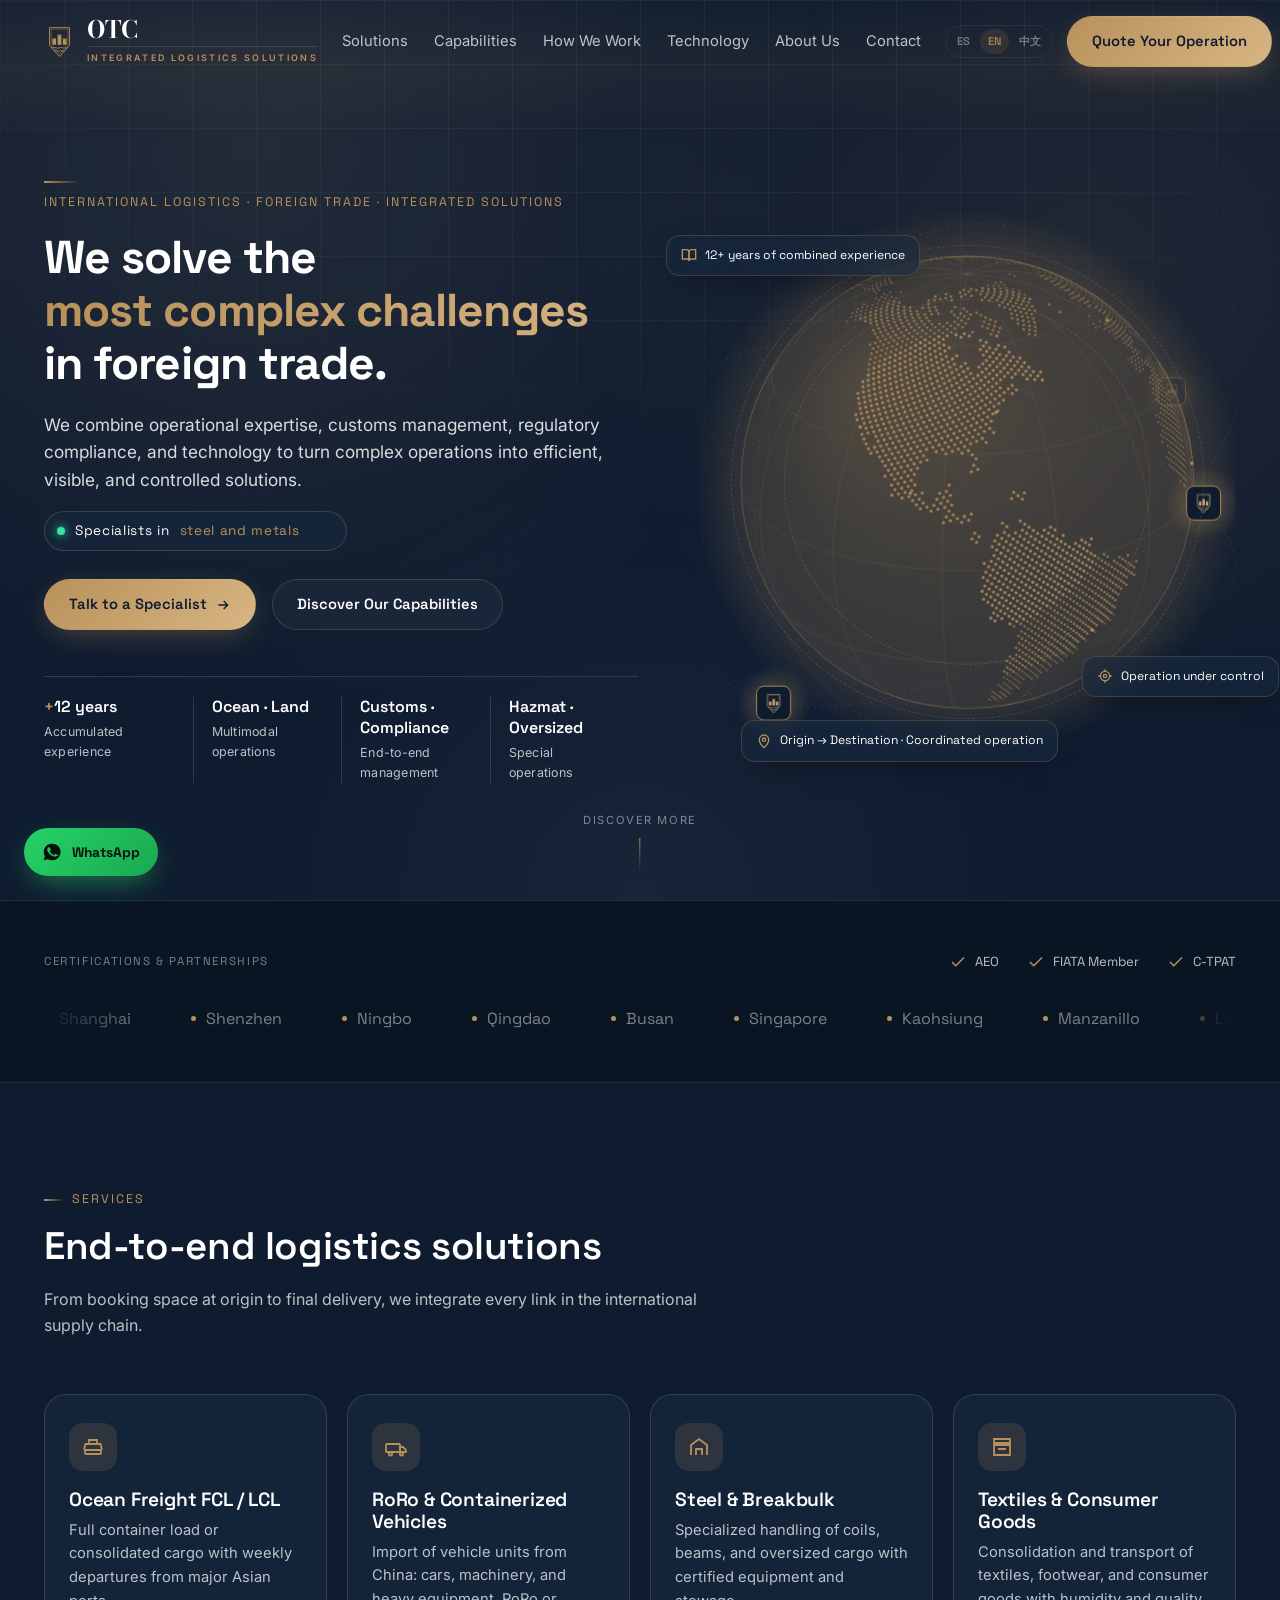
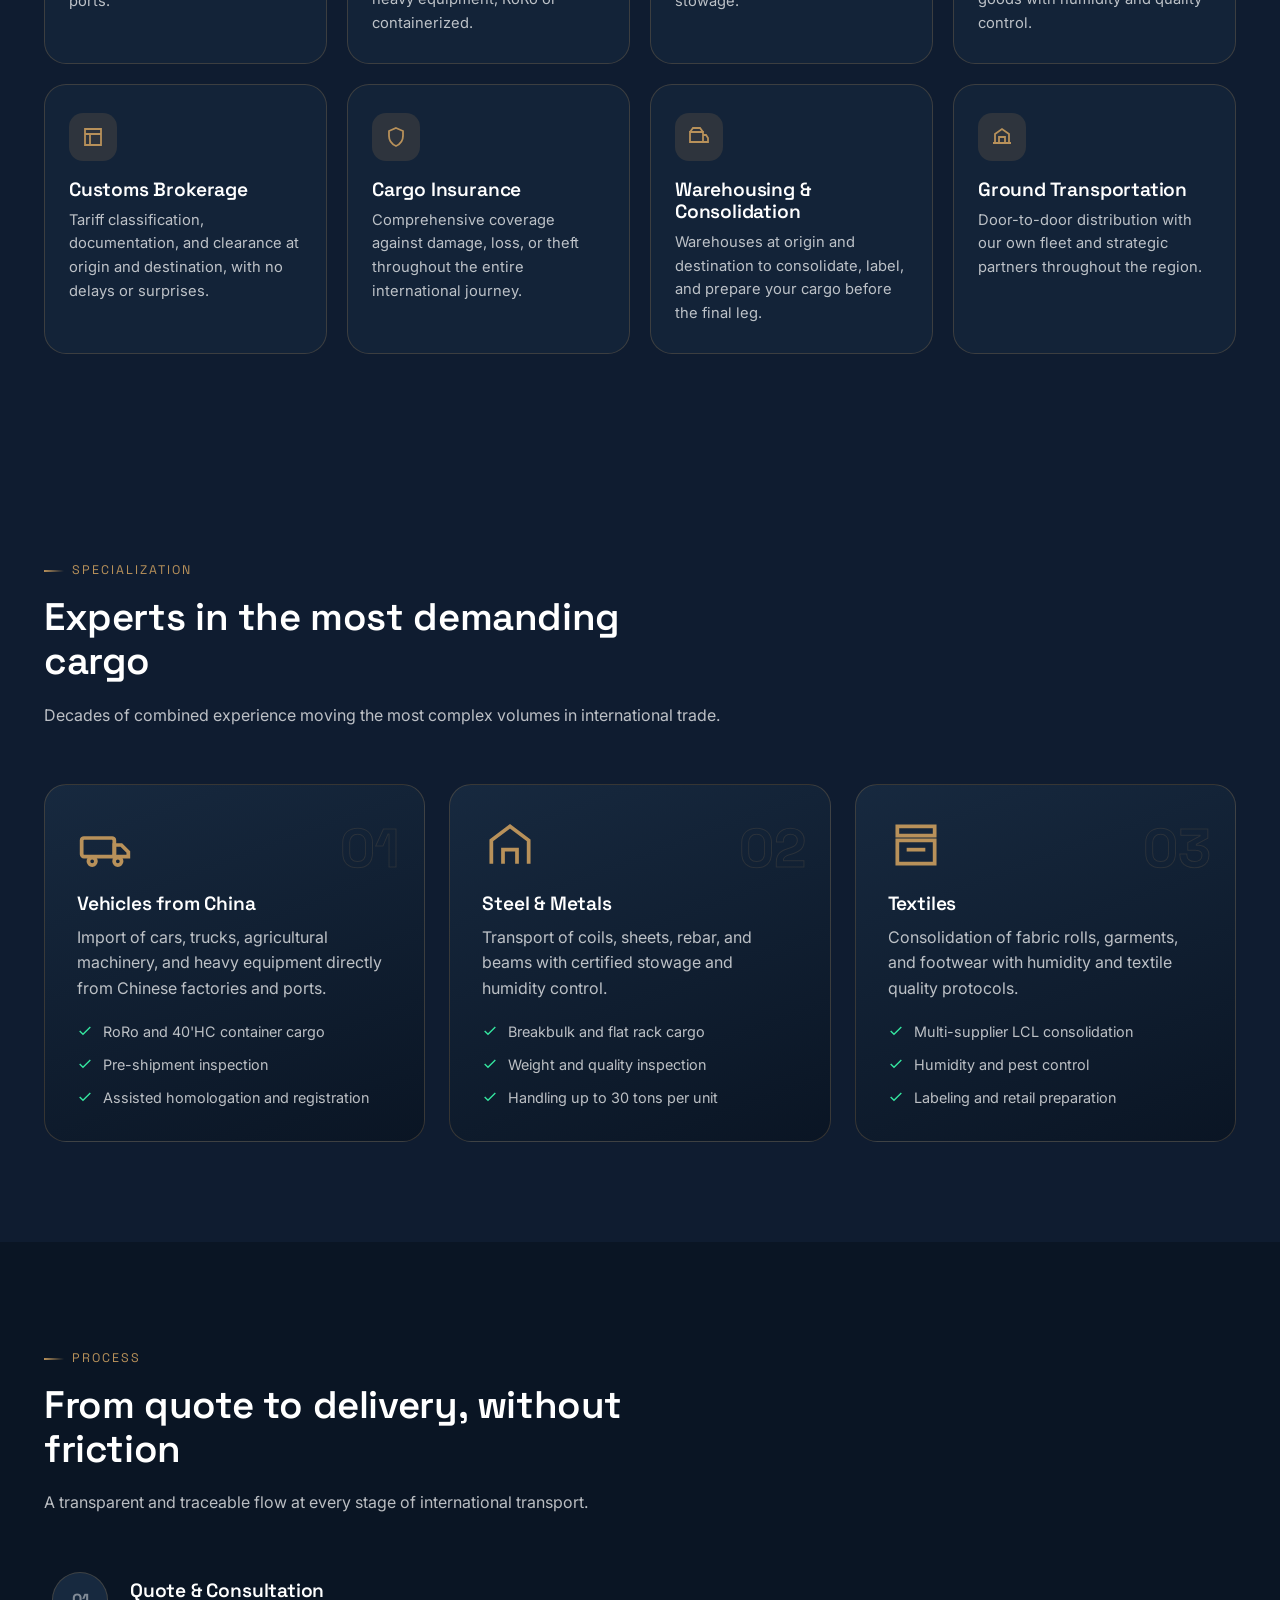
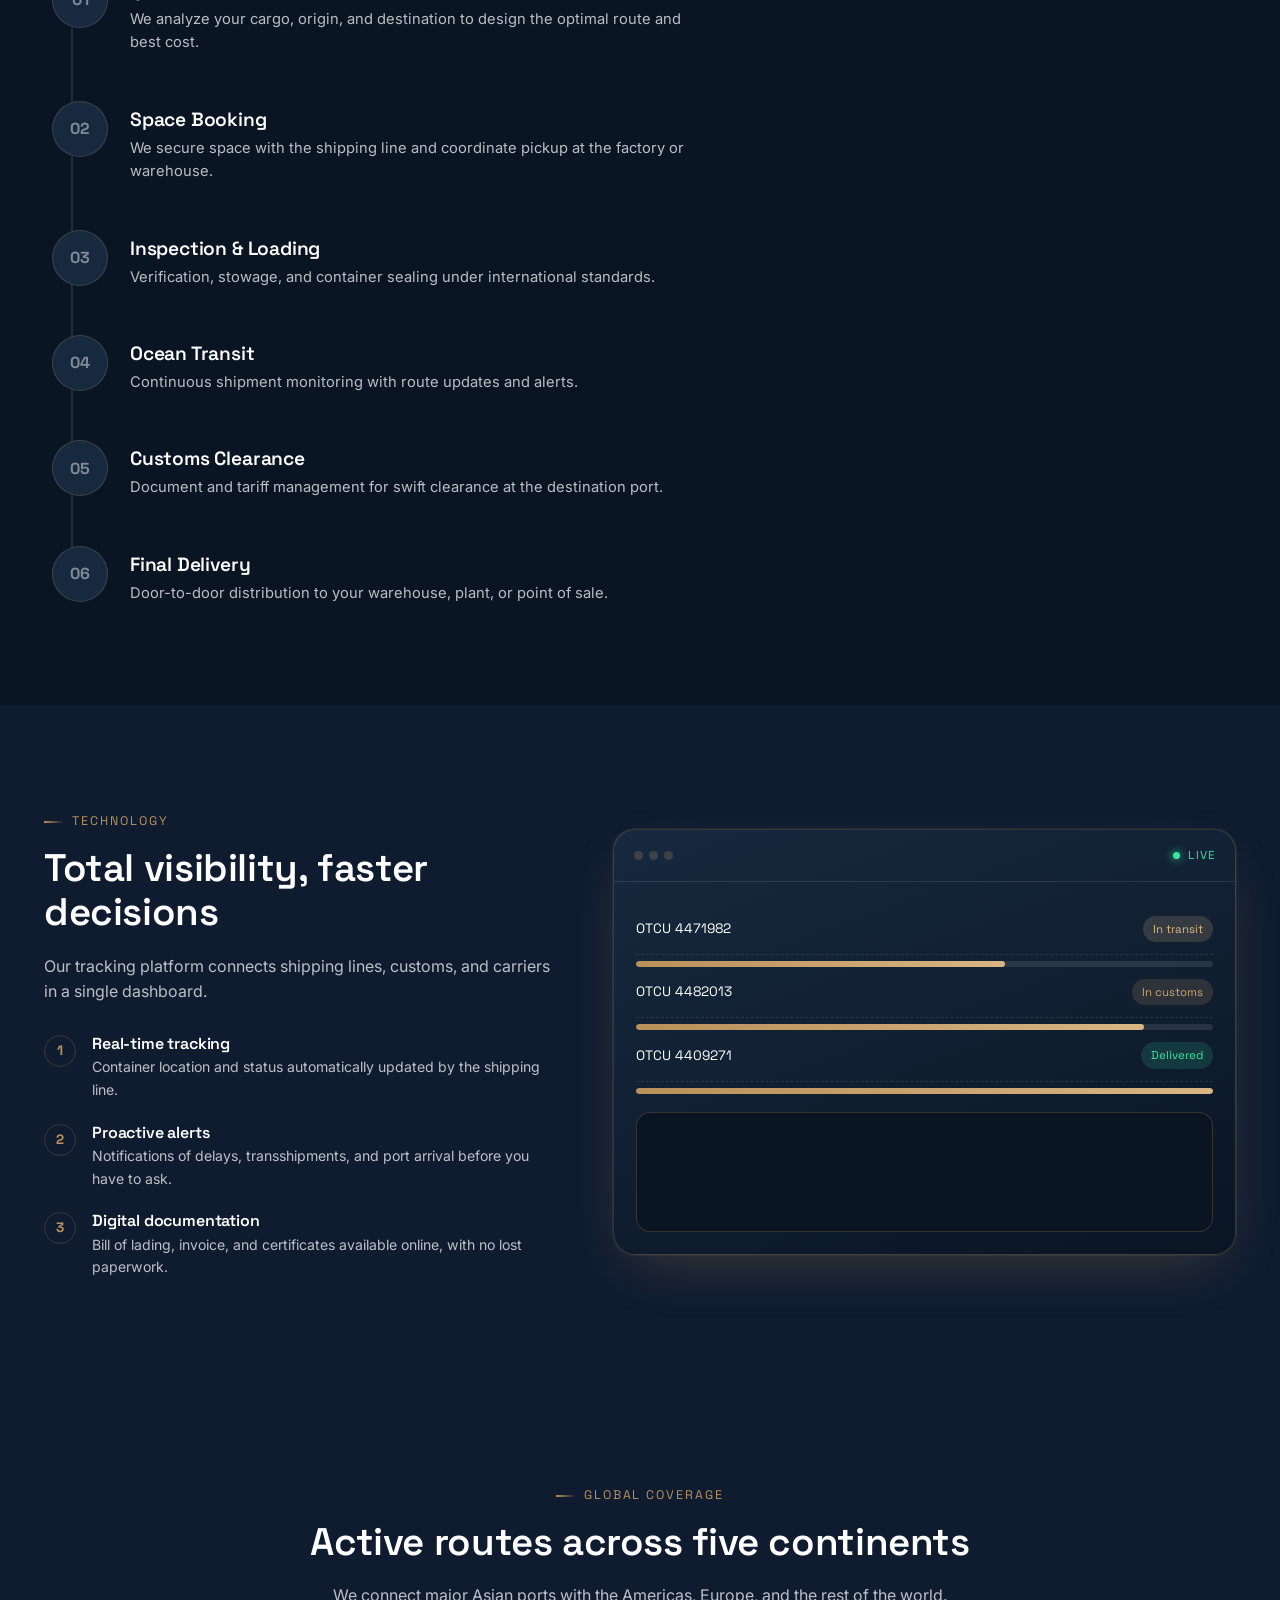
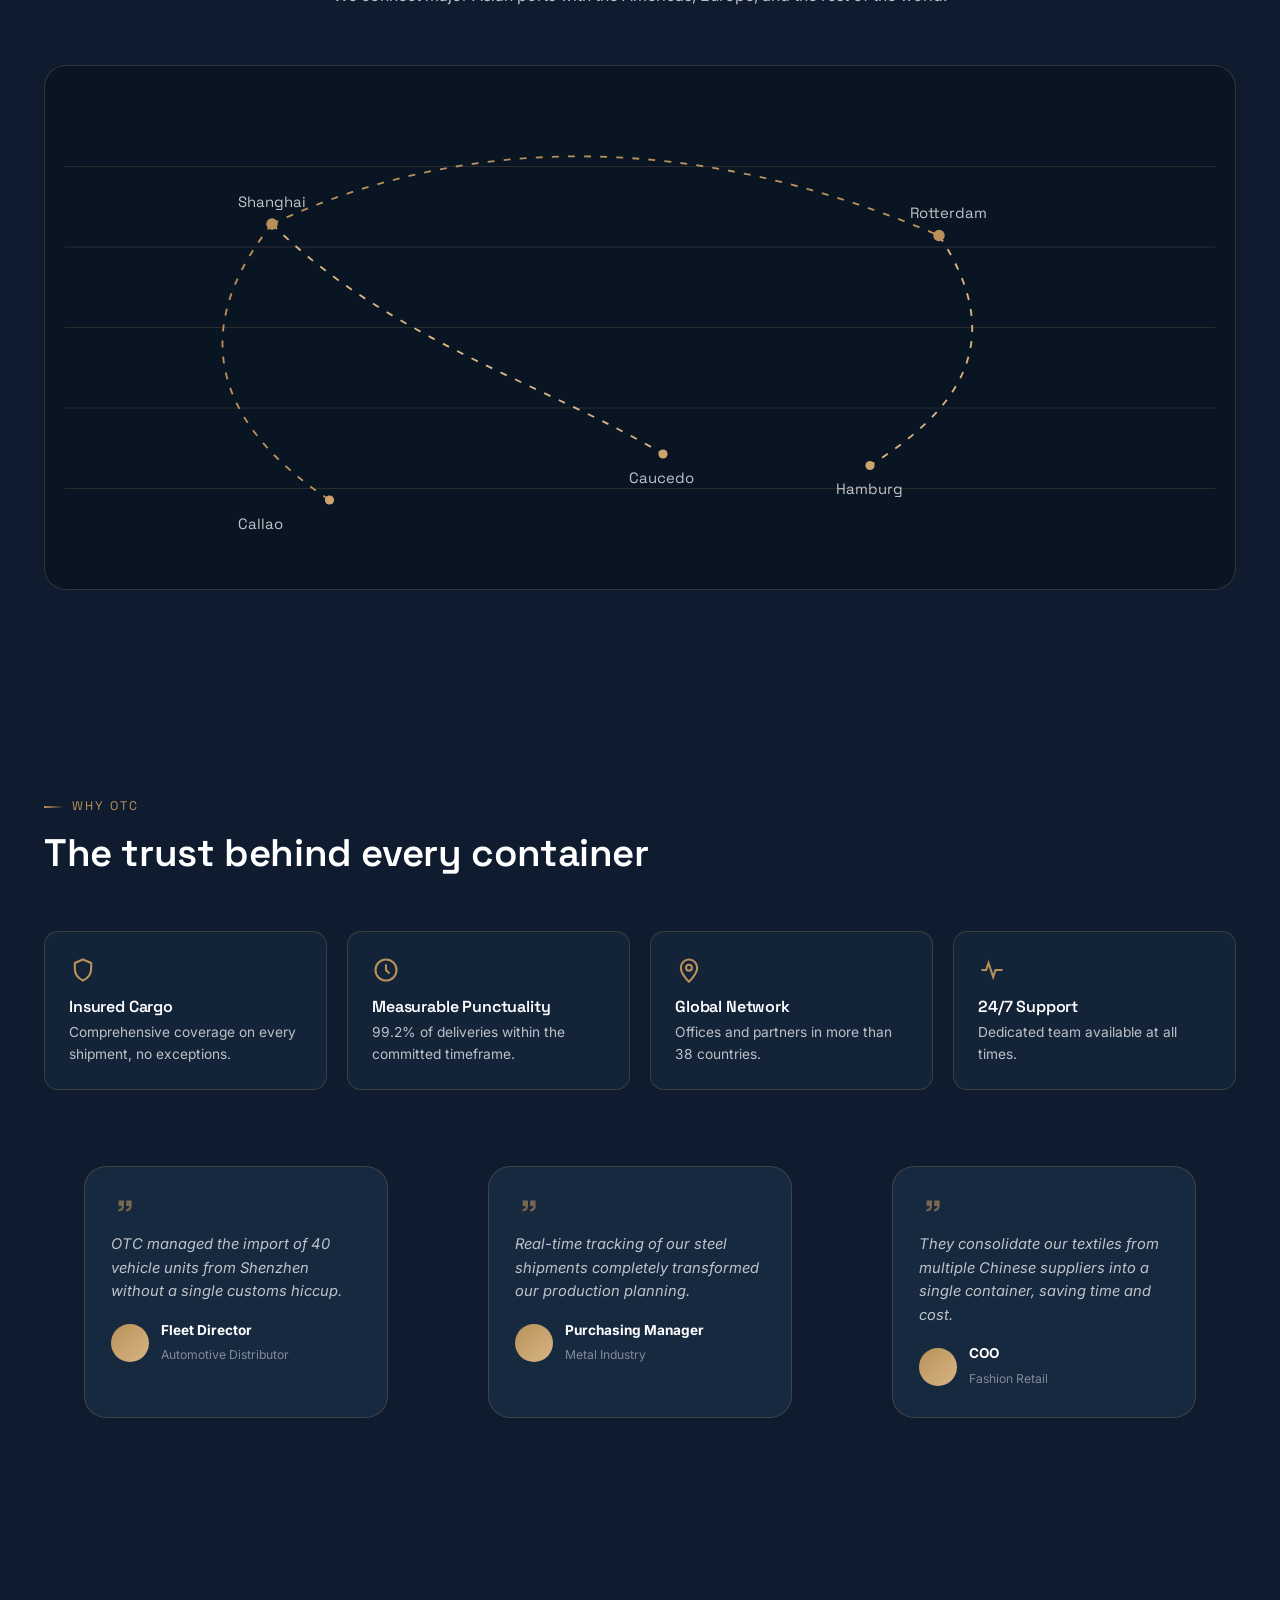
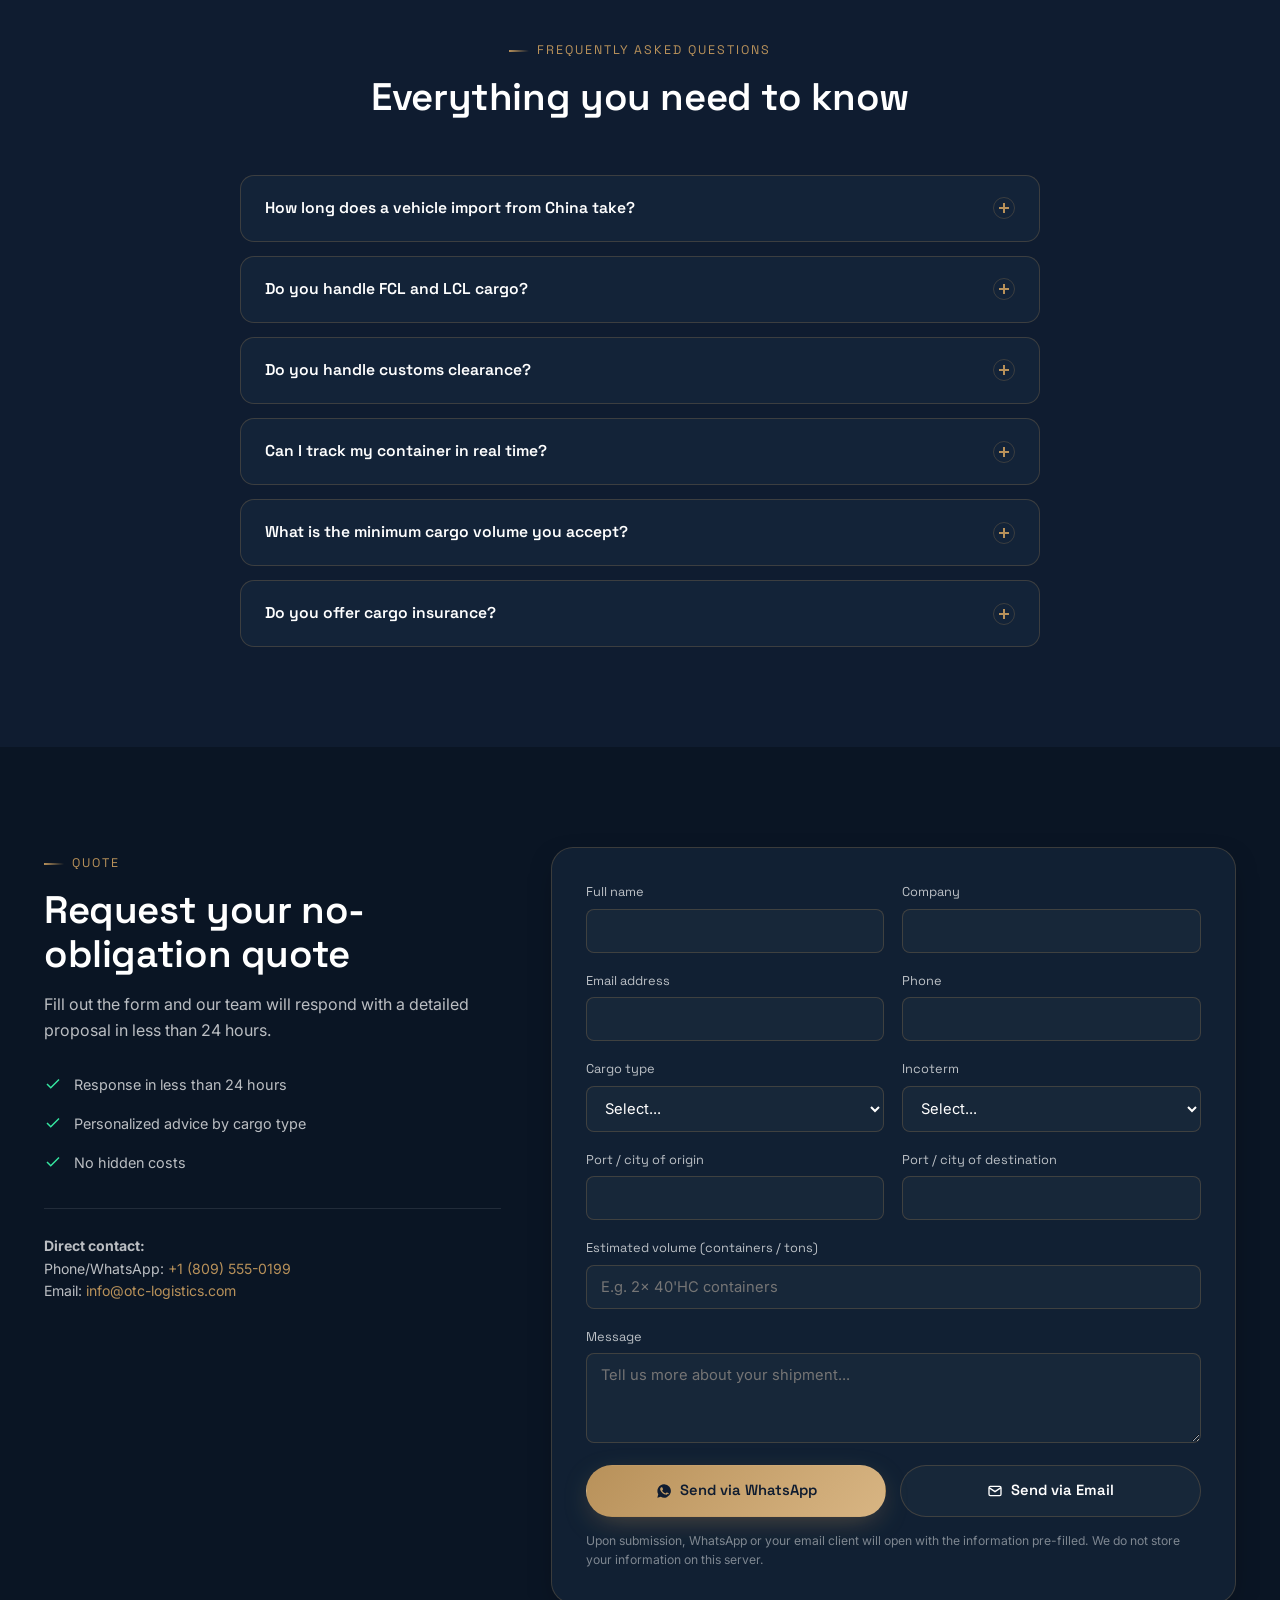
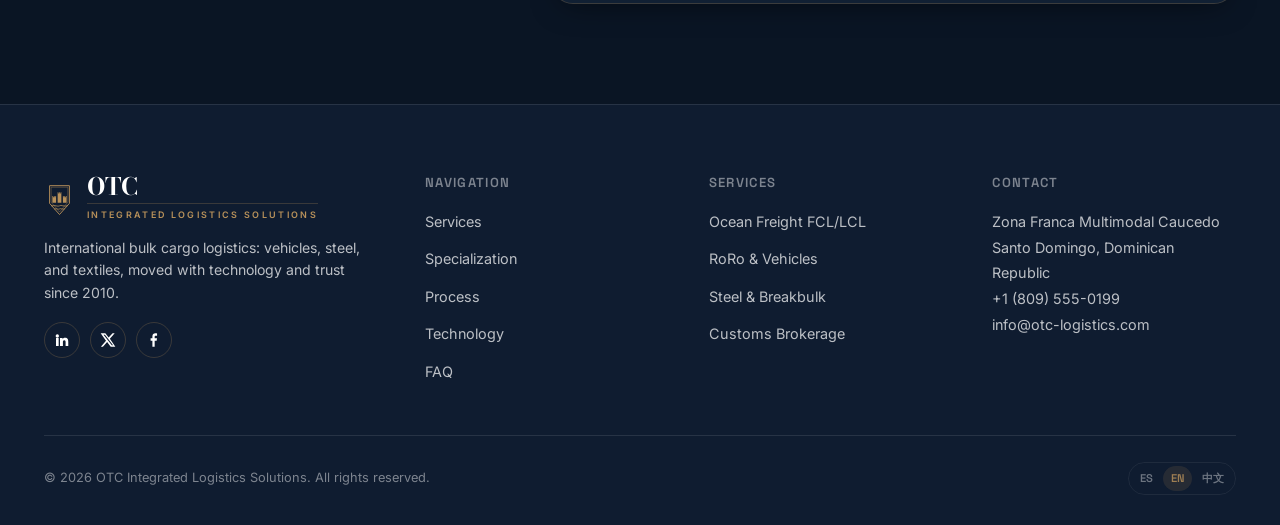
==== commit 11677b2b: "Segundos ajustes Javi" ====
--- a/en/index.html
+++ b/en/index.html
@@ -208,8 +208,8 @@
       </div>
       <div class="marquee" aria-label="Ports of operation">
         <div class="marquee-track">
-          <span>Shanghai</span><span>Shenzhen</span><span>Ningbo</span><span>Qingdao</span><span>Manzanillo</span><span>Caucedo</span><span>Rotterdam</span><span>Hamburg</span><span>Miami</span><span>Callao</span>
-          <span>Shanghai</span><span>Shenzhen</span><span>Ningbo</span><span>Qingdao</span><span>Manzanillo</span><span>Caucedo</span><span>Rotterdam</span><span>Hamburg</span><span>Miami</span><span>Callao</span>
+          <span>Shanghai</span><span>Shenzhen</span><span>Ningbo</span><span>Qingdao</span><span>Busan</span><span>Singapore</span><span>Kaohsiung</span><span>Manzanillo</span><span>Lázaro Cárdenas</span><span>Veracruz</span><span>Long Beach</span><span>Houston</span><span>Savannah</span><span>Caucedo</span><span>Cartagena</span><span>Callao</span><span>Santos</span><span>Buenos Aires</span><span>Rotterdam</span><span>Hamburg</span><span>Antwerp</span><span>Barcelona</span>
+          <span>Shanghai</span><span>Shenzhen</span><span>Ningbo</span><span>Qingdao</span><span>Busan</span><span>Singapore</span><span>Kaohsiung</span><span>Manzanillo</span><span>Lázaro Cárdenas</span><span>Veracruz</span><span>Long Beach</span><span>Houston</span><span>Savannah</span><span>Caucedo</span><span>Cartagena</span><span>Callao</span><span>Santos</span><span>Buenos Aires</span><span>Rotterdam</span><span>Hamburg</span><span>Antwerp</span><span>Barcelona</span>
         </div>
       </div>
     </div>
--- a/assets/css/styles.css
+++ b/assets/css/styles.css
@@ -302,7 +302,7 @@
 .cert-list svg{ width:18px; height:18px; color: var(--cyan); flex-shrink:0; }
 
 .marquee{ overflow:hidden; -webkit-mask-image: linear-gradient(90deg, transparent, #000 8%, #000 92%, transparent); mask-image: linear-gradient(90deg, transparent, #000 8%, #000 92%, transparent); }
-.marquee-track{ display:flex; gap: 60px; width: max-content; animation: marquee 32s linear infinite; }
+.marquee-track{ display:flex; gap: 60px; width: max-content; animation: marquee 100s linear infinite; }
 .marquee-track span{ font-family: var(--font-display); font-size:1rem; color: var(--ink-faint); white-space:nowrap; display:flex; align-items:center; gap:10px; }
 .marquee-track span::before{ content:""; width:5px; height:5px; border-radius:50%; background: var(--cyan); }
 @keyframes marquee{ to{ transform: translateX(-50%); } }
